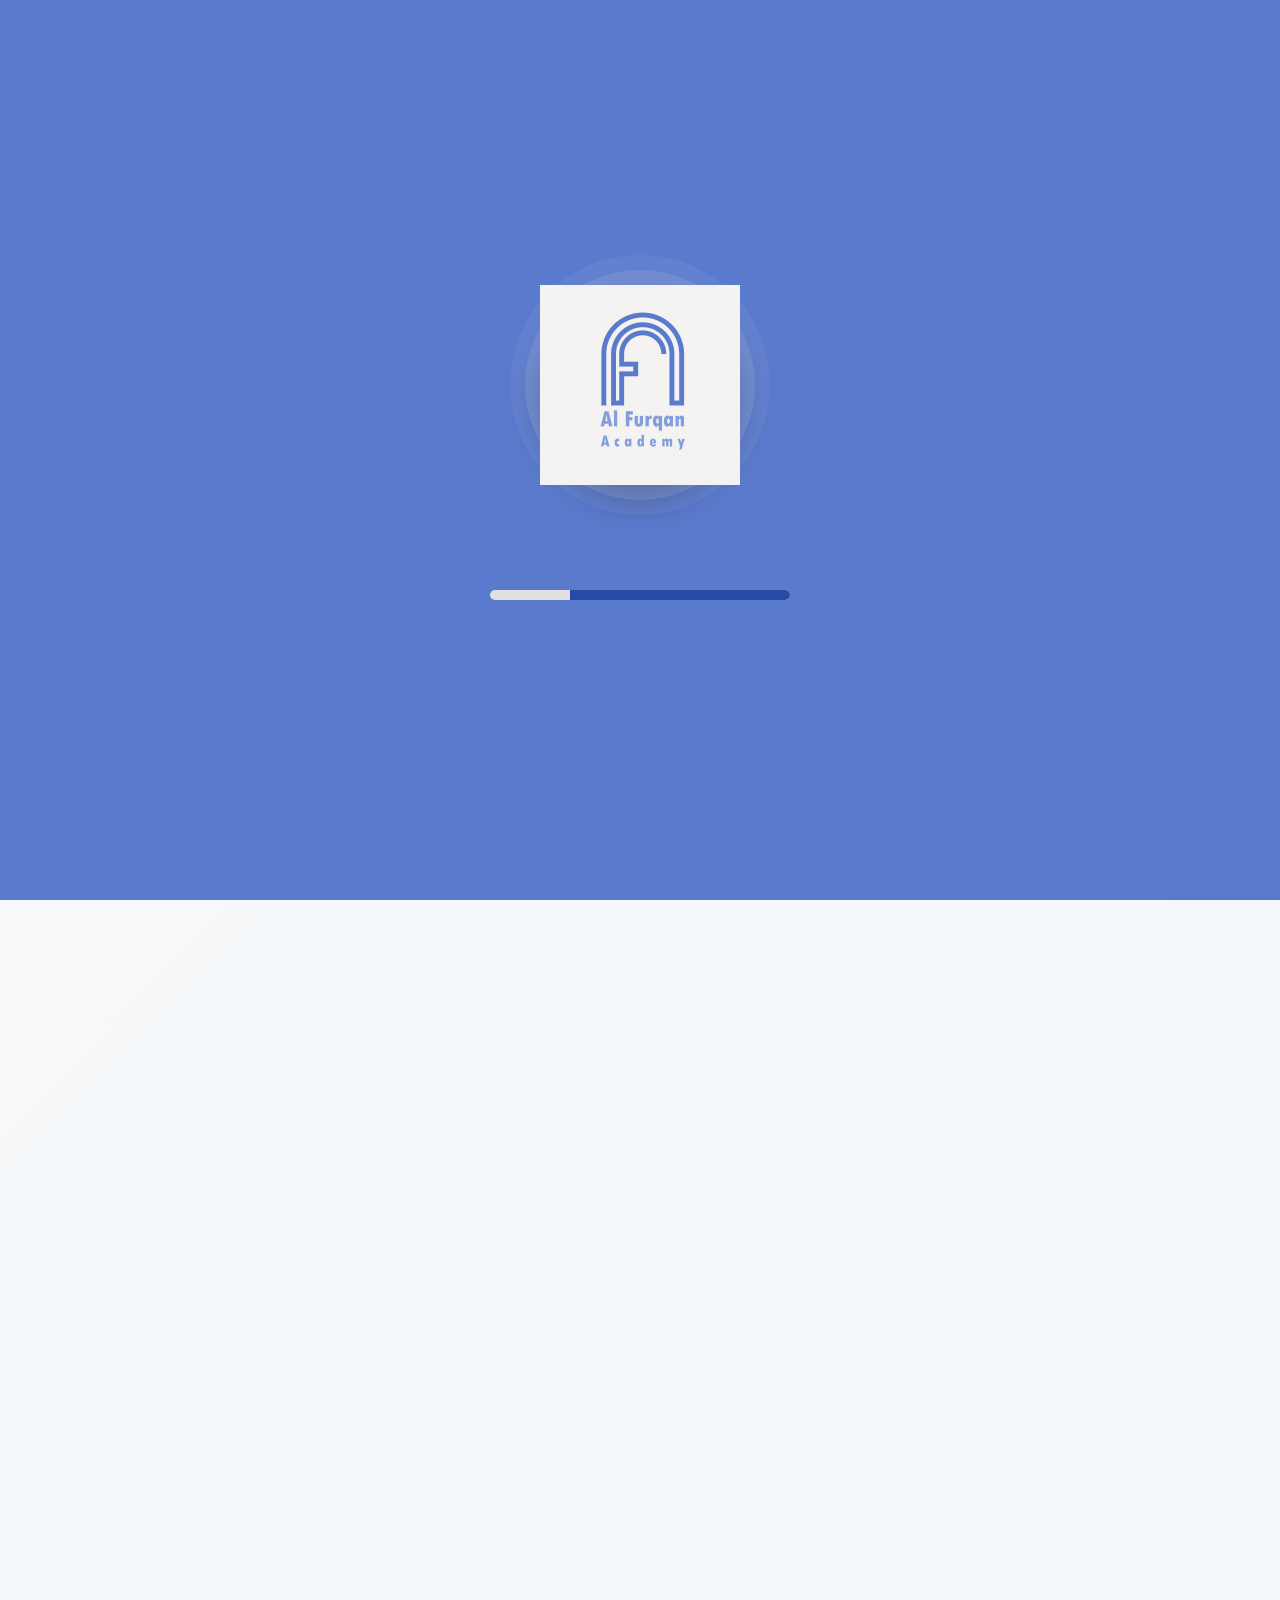
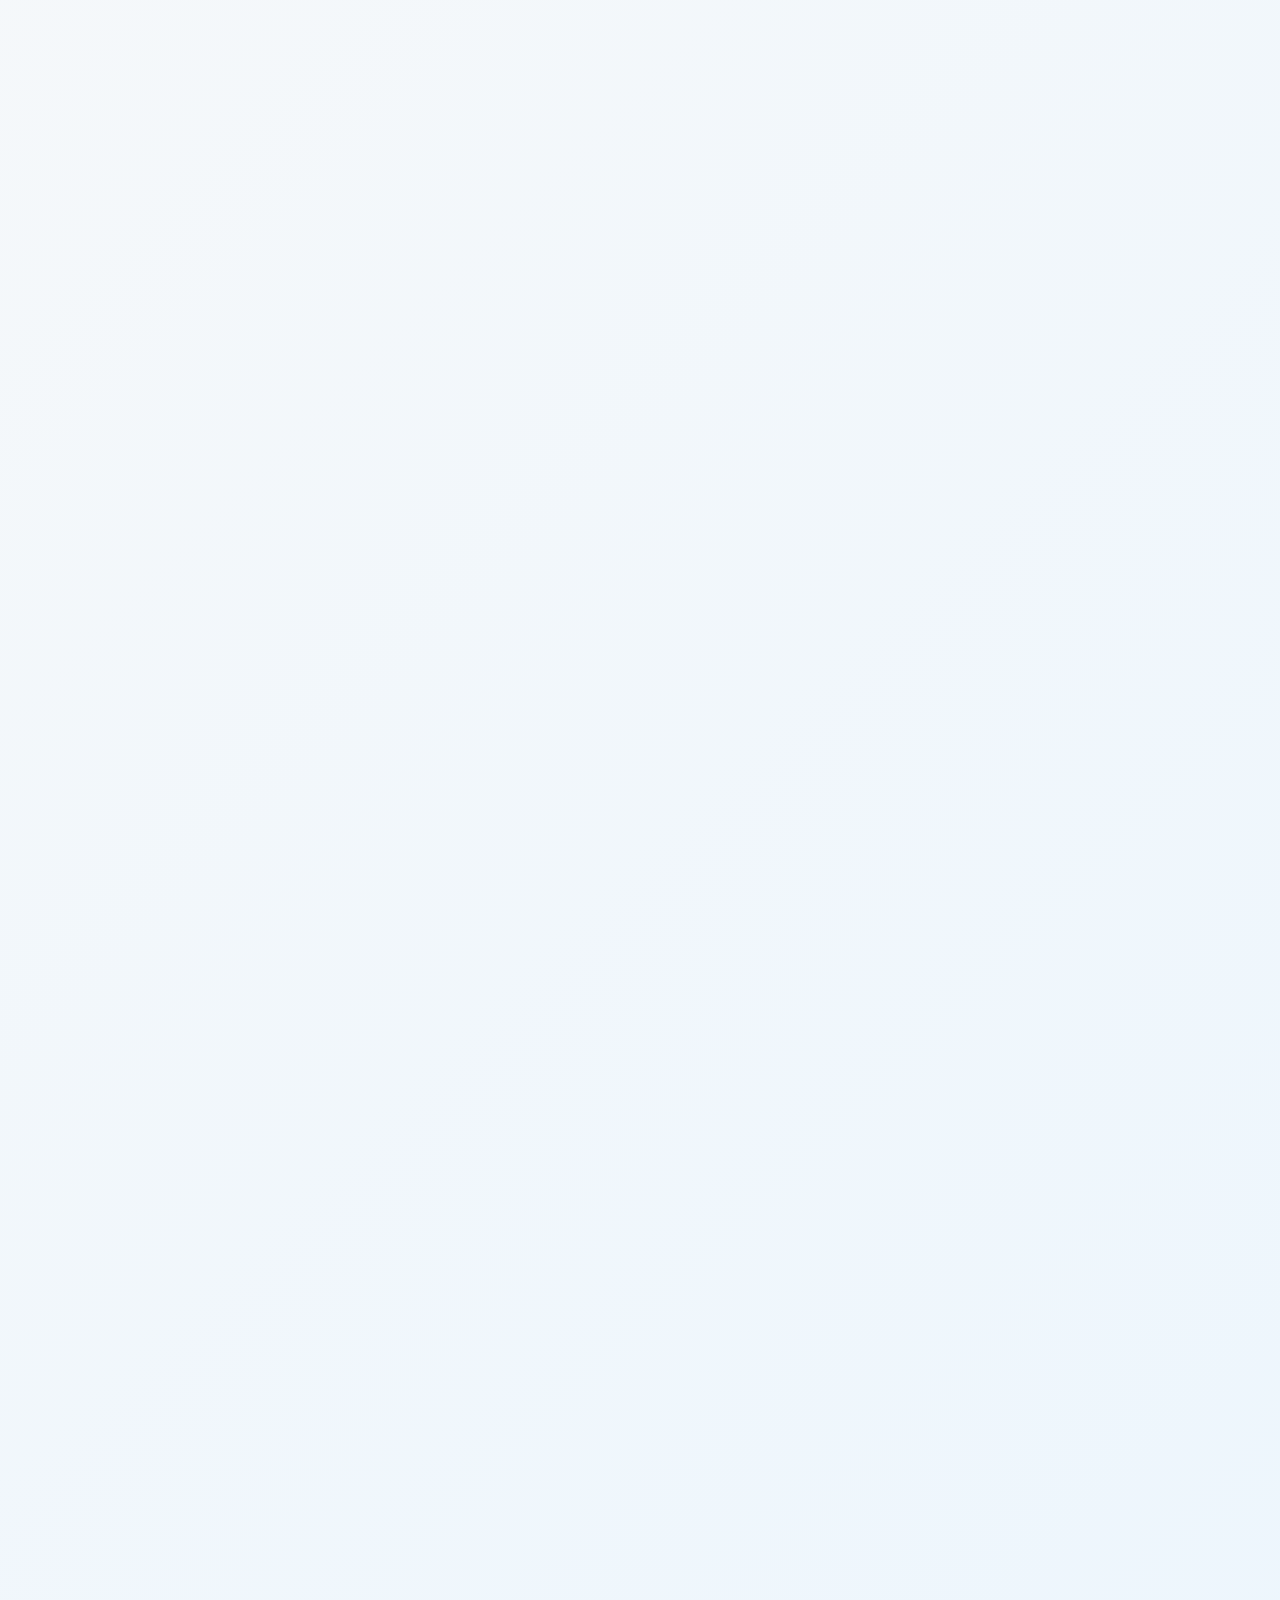
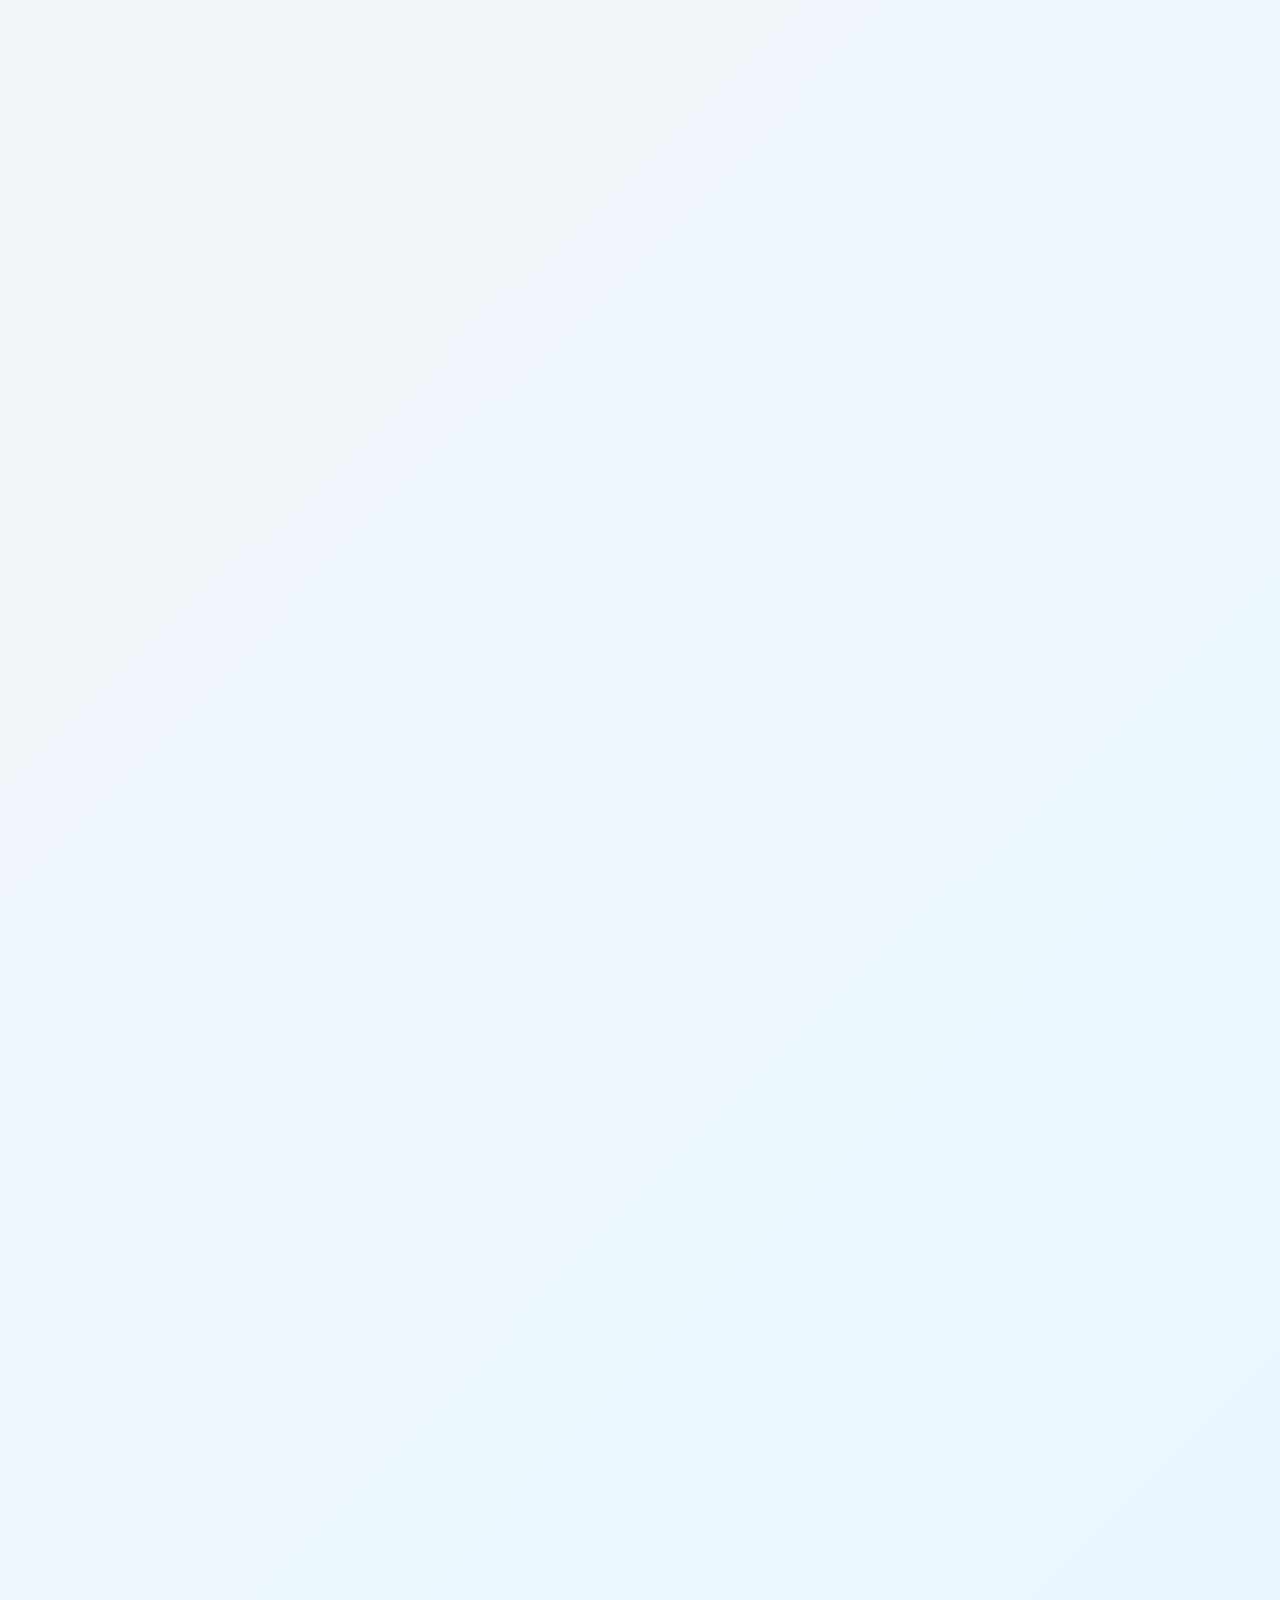
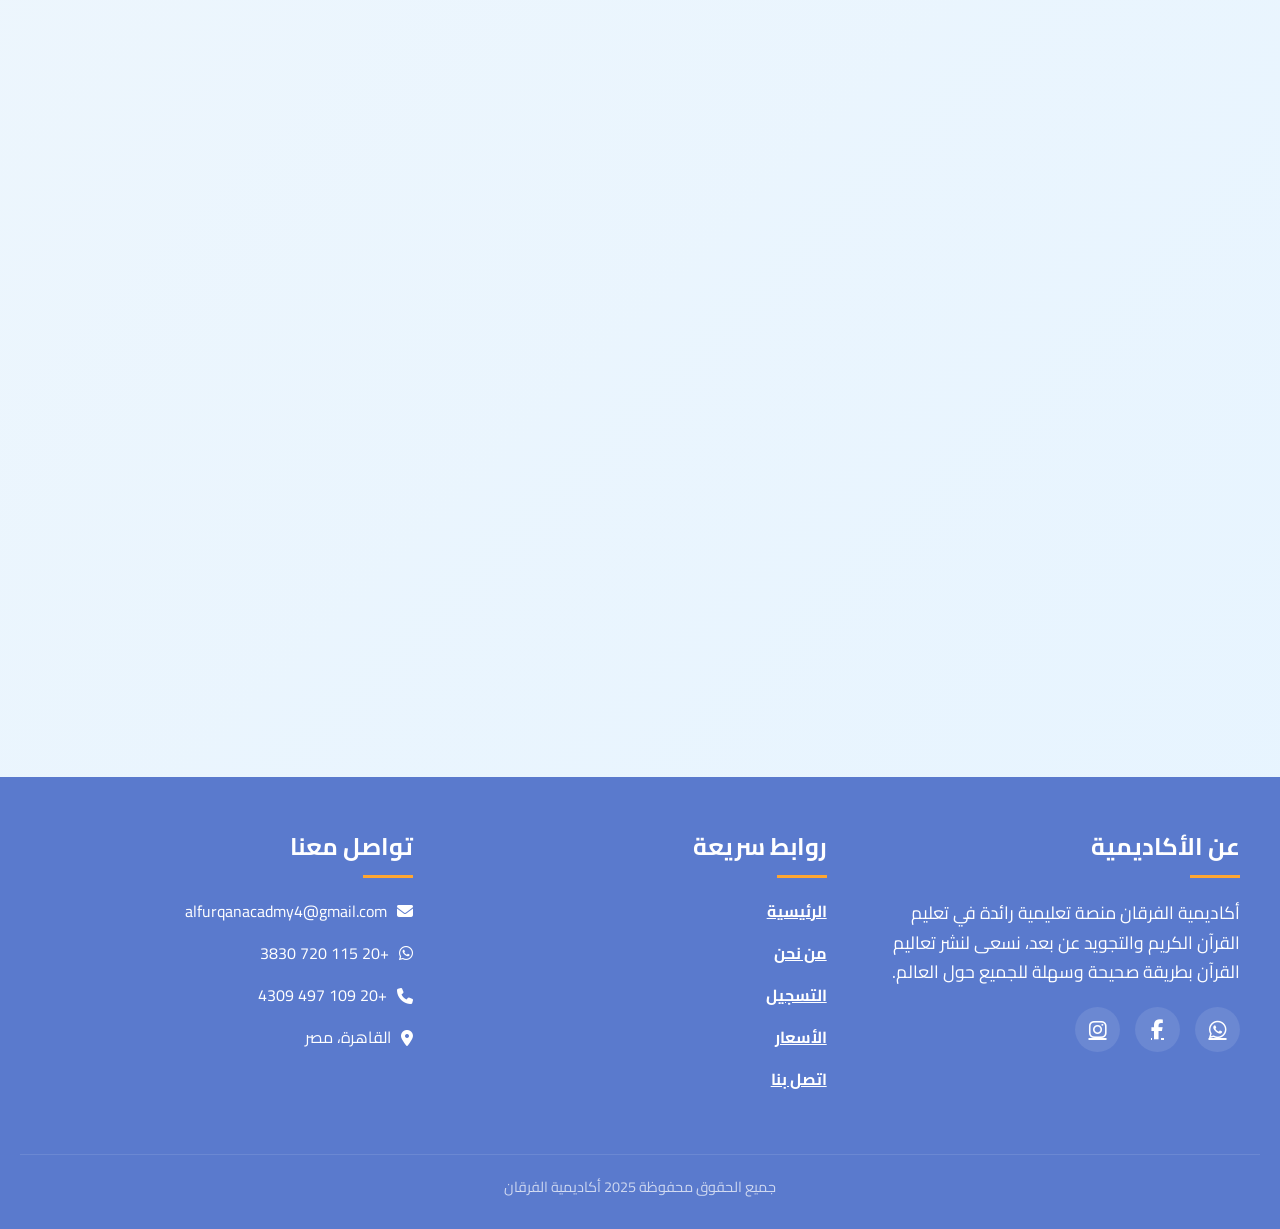
==== index.html @ d7d0fb2c "Update index.html" ====
<!DOCTYPE html>
<html lang="ar" dir="rtl">
<head>
  <meta charset="UTF-8">
  <meta name="viewport" content="width=device-width, initial-scale=1.0">
  <title>أكاديمية الفرقان - تعليم القرآن والتجويد أونلاين</title>
  <link href="https://fonts.googleapis.com/css2?family=Cairo:wght@300;400;600;700;900&display=swap" rel="stylesheet">
  <link rel="stylesheet" href="https://cdnjs.cloudflare.com/ajax/libs/font-awesome/6.4.0/css/all.min.css">
  <link rel="icon" href="data:image/svg+xml,<svg xmlns=%22http://www.w3.org/2000/svg%22 viewBox=%220 0 100 100%22><text y=%22.9em%22 font-size=%2290%22>📖</text></svg>">
  <style>
    :root {
      --primary:#5a7acd;
      --secondary:  #ffa630;
      --accent: #5a7acd;
      --light:#f0f8ff;
      --dark: #222;
      --success: #284aa7;
      --error: #020202;
      --transition: all 0.3s ease;
      --chat-blue: #25A4F0;
    }
    
    * {
      box-sizing: border-box;
      margin: 0;
      padding: 0;
    }
    
    body {
      font-family: 'Cairo', sans-serif;
      background: linear-gradient(135deg, #f9f9f9, #e6f4ff);
      color: var(--dark);
      line-height: 1.7;
      transition: var(--transition);
      scroll-behavior: smooth;
    }
    
    /* لغة LTR */
    body[dir="ltr"] {
      font-family: 'Segoe UI', Tahoma, Geneva, Verdana, sans-serif;
    }
    
    body[dir="ltr"] h2:after {
      left: 0;
      right: auto;
    }
    
    body[dir="ltr"] li {
      padding-left: 25px;
      padding-right: 0;
    }
    
    body[dir="ltr"] li:before {
      left: 0;
      right: auto;
    }
    
    /* التحميل */
    .loader {
      position: fixed;
      top: 0;
      left: 0;
      width: 100%;
      height: 100%;
      background: var(--primary);
      display: flex;
      flex-direction: column;
      justify-content: center;
      align-items: center;
      z-index: 9999;
      transition: opacity 0.5s, visibility 0.5s;
    }
    
    .loader.hidden {
      opacity: 0;
      visibility: hidden;
    }
    
    .loader-logo {
      width: 200px;
      height: 200px;
      background: white;
      border-radius: 50%;
      display: flex;
      align-items: center;
      justify-content: center;
      font-size: 60px;
      color: var(--primary);
      box-shadow: 0 0 0 15px rgba(255, 255, 255, 0.1),
        0 0 0 30px rgba(255, 255, 255, 0.05),
        0 15px 35px rgba(0, 0, 0, 0.3);
      margin-bottom: 30px;
      animation: pulse 1.5s infinite;
    }
    
    @keyframes pulse {
      0% { transform: scale(0.95); }
      50% { transform: scale(1.05); }
      100% { transform: scale(0.95); }
    }
    /* تنسيق لوجو شاشة التحميل */
.loader-img {
    width: 200px;
    height: 200px;
    object-fit: contain;
    animation: pulse 1.5s infinite;
}

/* تنسيق لوجو الهيدر */
.header-logo {
    width: 70px;
    height: 70px;
    object-fit: contain;
    border-radius: 50%;
    animation: rotate 15s linear infinite;
}

/* تعديل شكل الحاوية لتناسب الصورة */
.loader-logo {
    background: white !important;  /* خلفية بيضاء للوضوح */
    display: flex;
    align-items: center;
    justify-content: center;
}

.logo {
    background: white !important;  /* خلفية بيضاء للوضوح */
    display: flex;
    align-items: center;
    justify-content: center;
}
    .loader-text {
      color: white;
      font-size: 1.5rem;
      font-weight: 600;
      margin-top: 20px;
    }
    
    .progress-bar {
      width: 300px;
      height: 8px;
      background: rgba(255, 255, 255, 0.3);
      border-radius: 4px;
      margin-top: 20px;
      overflow: hidden;
    }
    
    .progress-fill {
      height: 100%;
      background: var(--secondary);
      width: 0%;
      transition: width 0.4s ease;
    }
    
    .language-switcher {
      position: fixed;
      top: 20px;
      left: 20px;
      z-index: 1000;
      display: flex;
      gap: 10px;
      background: white(9, 129, 177, 0.9);
      border-radius: 30px;
      padding: 8px 15px;
      box-shadow: 0 4px 15px rgba(0, 0, 0, 0.15);
      backdrop-filter: blur(5px);
    }
    
    .lang-btn {
      background: transparent;
      border: none;
      padding: 8px 15px;
      border-radius: 20px;
      cursor: pointer;
      font-weight: 600;
      transition: var(--transition);
      color: white;
    }
    
    .lang-btn.active {
      background: rgba(255, 255, 255, 0.2);
    }
    
    .lang-btn:hover:not(.active) {
      background: rgba(255, 255, 255, 0.1);
    }
    
    header {
      background: linear-gradient(135deg, var(--primary), var(--accent));
      color: white;
      padding: 40px 20px;
      text-align: center;
      position: relative;
      overflow: hidden;
      box-shadow: 0 4px 12px rgba(0, 0, 0, 0.1);
    }
    
    .header-content {
      max-width: 1000px;
      margin: 0 auto;
      position: relative;
      z-index: 2;
      opacity: 0;
      transform: translateY(30px);
      animation: fadeUp 1s forwards 1s;
    }
    
    @keyframes fadeUp {
      to {
        opacity: 1;
        transform: translateY(0);
      }
    }
    
    .header-pattern {
      position: absolute;
      top: 0;
      left: 0;
      width: 100%;
      height: 100%;
      opacity: 0.1;
      background-image: url('data:image/svg+xml;utf8,<svg xmlns="http://www.w3.org/2000/svg" viewBox="0 0 100 100"><text x="50%" y="50%" font-family="Arial" font-size="14" fill="white" text-anchor="middle" dominant-baseline="middle">﷽</text></svg>');
      background-repeat: repeat;
    }
    
    .logo-container {
      display: flex;
      align-items: center;
      justify-content: center;
      gap: 20px;
      margin-bottom: 20px;
    }
    
    .logo {
      width: 80px;
      height: 80px;
      background: white;
      border-radius: 50%;
      display: flex;
      align-items: center;
      justify-content: center;
      font-size: 40px;
      color: var(--primary);
      box-shadow: 0 4px 10px rgba(0, 0, 0, 0.2);
      animation: rotate 15s linear infinite;
    }
    
    @keyframes rotate {
      from { transform: rotate(0deg); }
      to { transform: rotate(360deg); }
    }
    
    h1 {
      font-size: 2.8rem;
      margin-bottom: 10px;
      text-shadow: 0 2px 4px rgba(0, 0, 0, 0.3);
    }
    
    .subtitle {
      font-size: 1.4rem;
      max-width: 700px;
      margin: 0 auto 20px;
      color: rgba(255, 255, 255, 0.9);
    }
    
    .cta-button {
      display: inline-block;
      background: var(--secondary);
      color: var(--primary);
      padding: 15px 40px;
      font-size: 1.2rem;
      font-weight: 700;
      border-radius: 50px;
      text-decoration: none;
      margin-top: 20px;
      box-shadow: 0 4px 15px rgba(0, 0, 0, 0.2);
      transition: var(--transition);
      animation: pulse 2s infinite;
    }
    
    .cta-button:hover {
      transform: translateY(-5px);
      box-shadow: 0 6px 20px rgba(0, 0, 0, 0.3);
      background: #ffc470;
      animation: none;
    }
    
    .container {
      max-width: 1200px;
      margin: 40px auto;
      padding: 0 20px;
    }
    
    .section {
      background: white;
      border-radius: 15px;
      padding: 40px;
      margin-bottom: 40px;
      box-shadow: 0 5px 15px rgba(0, 0, 0, 0.05);
      transition: transform 0.3s;
      border-top: 5px solid var(--secondary);
      opacity: 0;
      transform: translateY(30px);
    }
    
    .section.animated {
      animation: fadeUp 0.8s forwards;
    }
    
    .section:nth-child(1) { animation-delay: 0.2s; }
    .section:nth-child(2) { animation-delay: 0.4s; }
    .section:nth-child(3) { animation-delay: 0.6s; }
    .section:nth-child(4) { animation-delay: 0.8s; }
    .section:nth-child(5) { animation-delay: 1.0s; }
    .section:nth-child(6) { animation-delay: 1.2s; }
    .section:nth-child(7) { animation-delay: 1.4s; }
    .section:nth-child(8) { animation-delay: 1.6s; }
    
    .section:hover {
      transform: translateY(-10px);
      box-shadow: 0 8px 25px rgba(0, 0, 0, 0.1);
    }
    
    h2 {
      color: var(--primary);
      font-size: 2rem;
      margin-bottom: 25px;
      position: relative;
      padding-bottom: 15px;
      display: flex;
      align-items: center;
      gap: 15px;
    }
    
    h2:after {
      content: '';
      position: absolute;
      bottom: 0;
      right: 0;
      width: 80px;
      height: 4px;
      background: var(--secondary);
      border-radius: 2px;
    }
    
    p {
      margin-bottom: 20px;
      font-size: 1.1rem;
    }
    
    ul {
      padding-right: 20px;
      margin-bottom: 20px;
    }
    
    li {
      margin-bottom: 12px;
      position: relative;
      padding-right: 25px;
    }
    
    li:before {
      content: '✓';
      position: absolute;
      right: 0;
      top: 0;
      width: 22px;
      height: 22px;
      background: var(--secondary);
      color: white;
      border-radius: 50%;
      display: flex;
      align-items: center;
      justify-content: center;
      font-size: 14px;
    }
    
    .features-grid {
      display: grid;
      grid-template-columns: repeat(auto-fit, minmax(280px, 1fr));
      gap: 25px;
      margin-top: 30px;
    }
    
    .feature-card {
      background: var(--light);
      border-radius: 10px;
      padding: 25px;
      text-align: center;
      transition: var(--transition);
      border: 1px solid rgba(0, 78, 100, 0.1);
      position: relative;
      overflow: hidden;
    }
    
    .feature-card:hover {
      transform: translateY(-5px);
      box-shadow: 0 8px 20px rgba(0, 0, 0, 0.08);
      border-color: rgba(0, 78, 100, 0.2);
    }
    
    .feature-icon {
      font-size: 48px;
      color: var(--primary);
      margin-bottom: 20px;
    }
    
    .feature-card h3 {
      color: var(--primary);
      margin-bottom: 15px;
      font-size: 1.4rem;
    }
    
    .teachers-grid {
      display: grid;
      grid-template-columns: repeat(auto-fit, minmax(280px, 1fr));
      gap: 30px;
      margin-top: 30px;
    }
    
    .teacher-card {
      background: white;
      border-radius: 12px;
      overflow: hidden;
      box-shadow: 0 5px 15px rgba(0, 0, 0, 0.08);
      transition: var(--transition);
      border: 1px solid rgba(0, 78, 100, 0.1);
      position: relative;
    }
    
    .teacher-card:hover {
      transform: translateY(-10px);
      box-shadow: 0 12px 25px rgba(0, 0, 0, 0.15);
    }
    
    .teacher-img {
      height: 220px;
      background: linear-gradient(135deg, var(--primary), var(--accent));
      display: flex;
      align-items: center;
      justify-content: center;
      font-size: 80px;
      color: rgba(255, 255, 255, 0.2);
    }
    
    .teacher-info {
      padding: 25px;
    }
    
    .teacher-info h3 {
      color: var(--primary);
      margin-bottom: 10px;
      font-size: 1.5rem;
    }
    
    .teacher-qualifications {
      color: var(--accent);
      font-weight: 600;
      margin-bottom: 15px;
      display: block;
    }
    
    .rating {
      display: flex;
      margin-top: 10px;
      gap: 3px;
    }
    
    .rating i {
      color: #ffc107;
    }
    
    .form-container {
      background: linear-gradient(135deg, var(--light), #e0f0ff);
      border-radius: 15px;
      padding: 40px;
      box-shadow: 0 8px 25px rgba(0, 0, 0, 0.08);
    }
    
    form {
      display: grid;
      grid-template-columns: repeat(auto-fit, minmax(300px, 1fr));
      gap: 20px;
    }
    
    .form-group {
      margin-bottom: 20px;
    }
    
    label {
      display: block;
      margin-bottom: 8px;
      font-weight: 600;
      color: var(--primary);
    }
    
    input, select, textarea {
      width: 100%;
      padding: 14px;
      border: 2px solid #ddd;
      border-radius: 8px;
      font-family: 'Cairo', sans-serif;
      font-size: 1rem;
      transition: var(--transition);
    }
    
    input:focus, select:focus, textarea:focus {
      border-color: var(--primary);
      outline: none;
      box-shadow: 0 0 0 3px rgba(0, 78, 100, 0.1);
    }
    
    button {
      background: var(--primary);
      color: white;
      font-weight: bold;
      padding: 16px;
      border: none;
      border-radius: 8px;
      cursor: pointer;
      font-size: 1.1rem;
      transition: var(--transition);
      grid-column: span 2;
      display: flex;
      align-items: center;
      justify-content: center;
      gap: 10px;
      box-shadow: 0 4px 15px rgba(0, 78, 100, 0.3);
    }
    
    button:hover {
      background: var(--accent);
      transform: translateY(-3px);
      box-shadow: 0 6px 20px rgba(0, 78, 100, 0.4);
    }
    
    .faq-container {
      margin-top: 30px;
    }
    
    .faq-item {
      margin-bottom: 20px;
      border-radius: 10px;
      overflow: hidden;
      box-shadow: 0 3px 10px rgba(0, 0, 0, 0.05);
    }
    
    .faq-question {
      background: var(--primary);
      color: white;
      padding: 20px;
      font-weight: 700;
      cursor: pointer;
      display: flex;
      justify-content: space-between;
      align-items: center;
      font-size: 1.1rem;
    }
    
    .faq-answer {
      background: white;
      padding: 25px;
      display: none;
      border-left: 5px solid var(--secondary);
    }
    
    .testimonials {
      display: grid;
      grid-template-columns: repeat(auto-fit, minmax(300px, 1fr));
      gap: 25px;
      margin-top: 30px;
    }
    
    .testimonial {
      background: var(--light);
      border-radius: 12px;
      padding: 30px;
      box-shadow: 0 5px 15px rgba(0, 0, 0, 0.05);
      position: relative;
      border: 1px solid rgba(0, 78, 100, 0.1);
    }
    
    .testimonial:before {
      content: "";
      position: absolute;
      top: 20px;
      right: 20px;
      font-size: 60px;
      color: rgba(0, 78, 100, 0.1);
      font-family: serif;
      line-height: 1;
    }
    
    .testimonial-content {
      font-style: italic;
      margin-bottom: 20px;
      color: #444;
    }
    
    .testimonial-author {
      display: flex;
      align-items: center;
      gap: 15px;
    }
    
    .author-avatar {
      width: 50px;
      height: 50px;
      border-radius: 50%;
      background: var(--primary);
      display: flex;
      align-items: center;
      justify-content: center;
      color: white;
      font-size: 20px;
    }
    
    .author-info h4 {
      color: var(--primary);
      margin-bottom: 5px;
    }
    
    .author-info p {
      color: #666;
      margin: 0;
      font-size: 0.9rem;
    }
    
    .progress-container {
      margin: 30px 0;
    }
    
    .progress-bar {
      height: 10px;
      background: #e0e0e0;
      border-radius: 5px;
      overflow: hidden;
      margin-bottom: 15px;
    }
    
    .progress-fill {
      height: 100%;
      background: var(--success);
      width: 0;
      transition: width 1s ease;
    }
    
    .progress-labels {
      display: flex;
      justify-content: space-between;
      font-size: 0.9rem;
      color: #555;
    }
    
    .levels-grid {
      display: grid;
      grid-template-columns: repeat(auto-fit, minmax(250px, 1fr));
      gap: 20px;
      margin-top: 30px;
    }
    
    .level-card {
      background: white;
      border-radius: 10px;
      padding: 25px;
      box-shadow: 0 4px 10px rgba(0, 0, 0, 0.05);
      border-top: 4px solid var(--secondary);
      text-align: center;
    }
    
    .level-card h3 {
      color: var(--primary);
      margin-bottom: 15px;
    }
    
    /* زر الواتساب العائم */
    .whatsapp-float {
      position: fixed;
      bottom: 30px;
      right: 30px;
      width: 60px;
      height: 60px;
      background-color: #25D366;
      color: white;
      border-radius: 50%;
      display: flex;
      align-items: center;
      justify-content: center;
      font-size: 30px;
      box-shadow: 0 4px 10px rgba(0, 0, 0, 0.3);
      z-index: 100;
      transition: var(--transition);
      text-decoration: none;
      animation: pulse-green 2s infinite;
      animation-delay: 1s; /* تأخير الرسوم المتحركة */
    }
    
    .whatsapp-float:hover {
      transform: scale(1.1);
      box-shadow: 0 6px 15px rgba(0, 0, 0, 0.4);
      animation: none;
    }
    
    @keyframes pulse-green {
      0% { box-shadow: 0 0 0 0 rgba(37, 211, 102, 0.7); }
      70% { box-shadow: 0 0 0 15px rgba(37, 211, 102, 0); }
      100% { box-shadow: 0 0 0 0 rgba(37, 211, 102, 0); }
    }
    
    /* زر المحادثة المباشرة الجديد */
    .chat-float {
      position: fixed;
      bottom: 100px;
      right: 30px;
      width: 60px;
      height: 60px;
      background-color: var(--chat-blue);
      color: white;
      border-radius: 50%;
      display: flex;
      align-items: center;
      justify-content: center;
      font-size: 30px;
      box-shadow: 0 4px 10px rgba(0, 0, 0, 0.3);
      z-index: 100;
      transition: var(--transition);
      text-decoration: none;
      animation: pulse-blue 2s infinite;
    }
    
    .chat-float:hover {
      transform: scale(1.1);
      box-shadow: 0 6px 15px rgba(0, 0, 0, 0.4);
      animation: none;
    }
    
    @keyframes pulse-blue {
      0% { box-shadow: 0 0 0 0 rgba(37, 164, 240, 0.7); }
      70% { box-shadow: 0 0 0 15px rgba(37, 164, 240, 0); }
      100% { box-shadow: 0 0 0 0 rgba(37, 164, 240, 0); }
    }
    
    footer {
      background: var(--primary);
      color: white;
      padding: 50px 20px 30px;
      text-align: center;
    }
    
    .footer-content {
      max-width: 1200px;
      margin: 0 auto;
      display: grid;
      grid-template-columns: repeat(auto-fit, minmax(300px, 1fr));
      gap: 40px;
      text-align: right;
    }
    
    .footer-section h3 {
      font-size: 1.5rem;
      margin-bottom: 20px;
      position: relative;
      padding-bottom: 10px;
    }
    
    .footer-section h3:after {
      content: '';
      position: absolute;
      bottom: 0;
      right: 0;
      width: 50px;
      height: 3px;
      background: var(--secondary);
    }
    
    .contact-info {
      list-style: none;
      padding: 0;
    }
    
    .contact-info li {
      padding-right: 0;
      margin-bottom: 15px;
      display: flex;
      align-items: center;
      gap: 10px;
    }
    
    .contact-info li:before {
      content: none;
    }
    
    .social-icons {
      display: flex;
      gap: 15px;
      margin-top: 20px;
    }
    
    .social-icon {
      width: 45px;
      height: 45px;
      border-radius: 50%;
      background: rgba(255, 255, 255, 0.1);
      display: flex;
      align-items: center;
      justify-content: center;
      font-size: 20px;
      color: white;
      transition: var(--transition);
    }
    
    .social-icon:hover {
      background: var(--secondary);
      transform: translateY(-5px);
    }
    
    .copyright {
      margin-top: 40px;
      padding-top: 20px;
      border-top: 1px solid rgba(255, 255, 255, 0.1);
      font-size: 0.9rem;
      color: rgba(255, 255, 255, 0.7);
    }
    
    /* شريط التقدم في الأعلى */
    .progress-top {
      position: fixed;
      top: 0;
      left: 0;
      height: 5px;
      background: var(--secondary);
      z-index: 999;
      width: 0%;
      transition: width 0.2s;
    }
    
    /* العودة إلى الأعلى */
    .back-to-top {
      position: fixed;
      bottom: 100px;
      right: 30px;
      width: 50px;
      height: 50px;
      background: var(--primary);
      color: white;
      border-radius: 50%;
      display: flex;
      align-items: center;
      justify-content: center;
      font-size: 20px;
      cursor: pointer;
      opacity: 0;
      transform: translateY(20px);
      transition: var(--transition);
      z-index: 99;
      box-shadow: 0 4px 10px rgba(0, 0, 0, 0.2);
    }
    
    .back-to-top.visible {
      opacity: 1;
      transform: translateY(0);
    }
    
    .back-to-top:hover {
      background: var(--accent);
      transform: translateY(-5px);
    }
    
    /* تحسينات جديدة */
    .navigation {
      position: fixed;
      top: 20px;
      right: 20px;
      z-index: 1000;
      background: rgba(255, 255, 255, 0.9);
      border-radius: 50px;
      padding: 10px 20px;
      box-shadow: 0 4px 15px white(0, 0, 0, 0.1);
      backdrop-filter: blur(5px);
    }
    
    .nav-list {
      display: flex;
      list-style: none;
      gap: 15px;
    }
    
    .nav-item a {
      text-decoration: none;
      color: var(--primary);
      font-weight: 600;
      padding: 8px 15px;
      border-radius: 30px;
      transition: var(--transition);
    }
    
    .nav-item a:hover {
      background: rgba(0, 78, 100, 0.1);
    }
    
    .nav-item a.active {
      background: var(--primary);
      color: white;
    }
    
    .section-title {
      display: flex;
      align-items: center;
      gap: 15px;
      margin-bottom: 30px;
    }
    
    .section-title i {
      background: var(--primary);
      color: white;
      width: 50px;
      height: 50px;
      border-radius: 50%;
      display: flex;
      align-items: center;
      justify-content: center;
      font-size: 24px;
    }
    
    .counter {
      display: flex;
      justify-content: space-around;
      margin: 40px 0;
      text-align: center;
    }
    
    .counter-item {
      background: white;
      padding: 25px;
      border-radius: 15px;
      box-shadow: 0 5px 15px rgba(0, 0, 0, 0.05);
      min-width: 180px;
    }
    
    .counter-number {
      font-size: 3rem;
      font-weight: 700;
      color: var(--primary);
      margin-bottom: 10px;
    }
    
    .counter-text {
      font-weight: 600;
      color: var(--accent);
    }
    
    .video-container {
      position: relative;
      padding-bottom: 56.25%;
      height: 0;
      overflow: hidden;
      max-width: 800px;
      margin: 40px auto;
      border-radius: 15px;
      box-shadow: 0 8px 25px rgba(0, 0, 0, 0.15);
    }
    
    .video-container iframe {
      position: absolute;
      top: 0;
      left: 0;
      width: 100%;
      height: 100%;
      border: none;
    }
    
    .success-message {
      background: #d4edda;
      color: #155724;
      padding: 20px;
      border-radius: 10px;
      margin: 20px 0;
      display: none;
      text-align: center;
    }
    
    .success-message.show {
      display: block;
      animation: fadeIn 0.5s ease;
    }
    
    @keyframes fadeIn {
      from { opacity: 0; }
      to { opacity: 1; }
    }
    
    /* تحسينات النموذج */
    .form-loader {
      display: none;
      position: absolute;
      top: 0;
      left: 0;
      width: 100%;
      height: 100%;
      background: rgba(255, 255, 255, 0.9);
      z-index: 100;
      flex-direction: column;
      justify-content: center;
      align-items: center;
      border-radius: 15px;
    }
    
    .form-loader.active {
      display: flex;
    }
    
    .loader-spinner {
      width: 50px;
      height: 50px;
      border: 5px solid rgba(0, 78, 100, 0.1);
      border-top: 5px solid var(--primary);
      border-radius: 50%;
      animation: spin 1s linear infinite;
    }
    
    @keyframes spin {
      0% { transform: rotate(0deg); }
      100% { transform: rotate(360deg); }
    }
    
    .loader-text {
      margin-top: 15px;
      color: var(--primary);
      font-weight: 600;
    }
    
    .error-message {
      color: var(--error);
      font-size: 0.9rem;
      margin-top: 5px;
      display: none;
    }
    
    .contact-details {
      display: flex;
      justify-content: center;
      gap: 20px;
      flex-wrap: wrap;
      margin-top: 20px;
    }
    
    .contact-item {
      display: flex;
      align-items: center;
      gap: 8px;
      color: var(--accent);
      font-weight: 600;
    }
    
    @media (max-width: 768px) {
      .logo-container {
        flex-direction: column;
      }
      
      h1 {
        font-size: 2.2rem;
      }
      
      .subtitle {
        font-size: 1.1rem;
      }
      
      .section {
        padding: 30px 20px;
      }
      
      form {
        grid-template-columns: 1fr;
      }
      
      button {
        grid-column: span 1;
      }
      
      .language-switcher {
        top: 10px;
        left: 10px;
        padding: 5px 10px;
      }
      
      .lang-btn {
        padding: 5px 10px;
        font-size: 0.9rem;
      }
      
      .whatsapp-float, .chat-float {
        bottom: 20px;
        right: 20px;
        width: 50px;
        height: 50px;
        font-size: 24px;
      }
      
      
      
      .navigation {
        top: 70px;
        right: 10px;
        left: 10px;
        width: auto;
        padding: 8px;
      }
      
      .nav-list {
        justify-content: center;
        flex-wrap: wrap;
      }
      
      .counter {
        flex-direction: column;
        gap: 20px;
      }
      
      .contact-details {
        flex-direction: column;
        gap: 10px;
      }
    }
  </style>
</head>
<body>
  <!-- شاشة التحميل -->
  <div class="loader" id="loader">
    <div class="loader-logo">
     <img src="logo.png" alt="أكاديمية الفرقان" class="loader-img">
    </div>
    <div class="loader-text" lang-key="loading">جاري التحميل...</div>
    <div class="progress-bar">
      <div class="progress-fill" id="loader-progress"></div>
    </div>
  </div>

  <!-- شريط التقدم في الأعلى -->
  <div class="progress-top" id="progressTop"></div>

  <!-- زر العودة إلى الأعلى -->
  <div class="back-to-top" id="backToTop">
    <i class="fas fa-arrow-up"></i>
  </div>

  <div class="language-switcher">
    <button class="lang-btn active" data-lang="ar">العربية</button>
    <button class="lang-btn" data-lang="en">English</button>
    <button class="lang-btn" data-lang="fr">Français</button>
  </div>

  <!-- قائمة التنقل - تم إضافة خاصية lang-key هنا -->
  <nav class="navigation">
    <ul class="nav-list">
      <li class="nav-item"><a href="#about" class="active" lang-key="nav-about">من نحن</a></li>
      <li class="nav-item"><a href="#features" lang-key="nav-features">المميزات</a></li>
      <li class="nav-item"><a href="#teachers" lang-key="nav-teachers">المدرسون</a></li>
      <li class="nav-item"><a href="#levels" lang-key="nav-levels">المستويات</a></li>
      <li class="nav-item"><a href="#registration" lang-key="nav-registration">التسجيل</a></li>
    </ul>
  </nav>

  <header>
    <div class="header-pattern"></div>
    <div class="header-content">
      <div class="logo-container">
        <div class="logo">
          <img src="logo.png" alt="أكاديمية الفرقان" class="header-logo">
        </div>
        <div>
          <h1 lang-key="site-title">أكاديمية الفرقان </h1>
          <p class="subtitle" lang-key="site-subtitle">تعليم القرآن والتجويد للأطفال والكبار أونلاين مع أفضل المدرسين</p>
        </div>
      </div>
      <a href="#registration" class="cta-button" lang-key="free-trial-button">احجز حصتك المجانية الآن <i class="fas fa-arrow-left"></i></a>
    </div>
  </header>

  <div class="container">
    <section class="section" id="about">
      <div class="section-title">
        <i class="fas fa-info-circle"></i>
        <h2><span lang-key="about-title">من نحن؟</span></h2>
      </div>
      <p lang-key="about-content">
        أكاديمية الفرقان هي منصة تعليمية رائدة متخصصة في تعليم القرآن الكريم والتجويد واللغة العربية عن بُعد. نخدم طلاب الجاليات المسلمة في أوروبا وأمريكا والخليج العربي. نتميز بأساليب تعليمية حديثة، مع نخبة من المدرسين المؤهلين من الأزهر الشريف، حيث نقدم تجربة تعليمية تفاعلية وممتعة تناسب جميع الأعمار.
      </p>
      
      <div class="counter">
        <div class="counter-item">
          <div class="counter-number" id="students-counter">0</div>
          <div class="counter-text">طالب مسجل</div>
        </div>
        <div class="counter-item">
          <div class="counter-number" id="teachers-counter">0</div>
          <div class="counter-text">مدرس متخصص</div>
        </div>
        <div class="counter-item">
          <div class="counter-number" id="countries-counter">0</div>
          <div class="counter-text">دولة حول العالم</div>
        </div>
        <div class="counter-item">
          <div class="counter-number" id="satisfaction-counter">0</div>
          <div class="counter-text">رضا العملاء</div>
        </div>
      </div>
    </section>

    <section class="section" id="goals">
      <div class="section-title">
        <i class="fas fa-bullseye"></i>
        <h2><span lang-key="goals-title">أهدافنا</span></h2>
      </div>
      <ul>
        <li lang-key="goal1">تيسير تعليم القرآن الكريم وتلاوته بشكل صحيح للأطفال والكبار في جميع أنحاء العالم</li>
        <li lang-key="goal2">تقديم تعليم مميز وفعال باستخدام أحدث وسائل وتقنيات التعليم الإلكتروني</li>
        <li lang-key="goal3">المساهمة في الحفاظ على الهوية الإسلامية واللغة العربية لأبناء المسلمين في دول الاغتراب</li>
        <li lang-key="goal4">تخريج جيل متمكن من القرآن الكريم قادر على تعليمه ونشره</li>
        <li lang-key="goal5">توفير بيئة تعليمية آمنة ومحفزة لتحفيظ القرآن الكريم</li>
      </ul>
    </section>

    <section class="section" id="features">
      <div class="section-title">
        <i class="fas fa-star"></i>
        <h2><span lang-key="features-title">مميزاتنا</span></h2>
      </div>
      <div class="features-grid">
        <div class="feature-card">
          <div class="feature-icon">
            <i class="fas fa-user-graduate"></i>
          </div>
          <h3 lang-key="feature1-title">مدرسون معتمدون</h3>
          <p lang-key="feature1-desc">فريق تدريس مؤهل من خريجي الأزهر الشريف ذوي الخبرة في التعليم عن بعد</p>
        </div>
        
        <div class="feature-card">
          <div class="feature-icon">
            <i class="fas fa-calendar-alt"></i>
          </div>
          <h3 lang-key="feature2-title">مرونة المواعيد</h3>
          <p lang-key="feature2-desc">اختر المواعيد المناسبة لك حسب توقيت بلدك مع إمكانية تغيير الحصص</p>
        </div>
        
        <div class="feature-card">
          <div class="feature-icon">
            <i class="fas fa-users"></i>
          </div>
          <h3 lang-key="feature3-title">فردي ومجموعات</h3>
          <p lang-key="feature3-desc">دروس فردية أو مجموعات صغيرة لا تزيد عن 5 طلاب لضمان الجودة</p>
        </div>
        
        <div class="feature-card">
          <div class="feature-icon">
            <i class="fas fa-gift"></i>
          </div>
          <h3 lang-key="feature4-title">تجربة مجانية</h3>
          <p lang-key="feature4-desc">جرب دروسنا مع حصة تجريبية مجانية دون أي التزامات مالية</p>
        </div>
      </div>
    </section>

    <section class="section" id="teachers">
      <div class="section-title">
        <i class="fas fa-chalkboard-teacher"></i>
        <h2><span lang-key="teachers-title">مدرسون متخصصون</span></h2>
      </div>
      <div class="teachers-grid">
        <div class="teacher-card">
          <div class="teacher-img">
            <i class="fas fa-user-tie"></i>
          </div>
          <div class="teacher-info">
            <h3 lang-key="teacher1-name">الشيخ أحمد محمد</h3>
            <span class="teacher-qualifications" lang-key="teacher1-qual">خريج الأزهر الشريف</span>
            <p lang-key="teacher1-desc">مدرس متخصص في التجويد والقراءات، لديه 15 سنة خبرة في تدريس القرآن الكريم للكبار والأطفال.</p>
            <div class="rating">
              <i class="fas fa-star"></i>
              <i class="fas fa-star"></i>
              <i class="fas fa-star"></i>
              <i class="fas fa-star"></i>
              <i class="fas fa-star-half-alt"></i>
              <span>(4.8)</span>
            </div>
          </div>
        </div>
        
        <div class="teacher-card">
          <div class="teacher-img">
            <i class="fas fa-user-tie"></i>
          </div>
          <div class="teacher-info">
            <h3 lang-key="teacher2-name">الأستاذة فاطمة علي</h3>
            <span class="teacher-qualifications" lang-key="teacher2-qual">مدرسة تجويد معتمدة</span>
            <p lang-key="teacher2-desc">متخصصة في تعليم الأطفال القرآن الكريم بطريقة تفاعلية وجذابة، خبرة 10 سنوات في التعليم عن بعد.</p>
            <div class="rating">
              <i class="fas fa-star"></i>
              <i class="fas fa-star"></i>
              <i class="fas fa-star"></i>
              <i class="fas fa-star"></i>
              <i class="fas fa-star"></i>
              <span>(5.0)</span>
            </div>
          </div>
        </div>
        
        <div class="teacher-card">
          <div class="teacher-img">
            <i class="fas fa-user-tie"></i>
          </div>
          <div class="teacher-info">
            <h3 lang-key="teacher3-name">الشيخ محمود عبد الرحمن</h3>
            <span class="teacher-qualifications" lang-key="teacher3-qual">حافظ ومجاز بالقراءات</span>
            <p lang-key="teacher3-desc">مدرس متخصص في تحفيظ القرآن الكريم وتصحيح التلاوة، خبرة 12 سنة في تدريس الجاليات المسلمة.</p>
            <div class="rating">
              <i class="fas fa-star"></i>
              <i class="fas fa-star"></i>
              <i class="fas fa-star"></i>
              <i class="fas fa-star"></i>
              <i class="far fa-star"></i>
              <span>(4.5)</span>
            </div>
          </div>
        </div>
      </div>
    </section>

    <section class="section" id="levels">
      <div class="section-title">
        <i class="fas fa-layer-group"></i>
        <h2><span lang-key="levels-title">مستويات التعلّم</span></h2>
      </div>
      <div class="levels-grid">
        <div class="level-card">
          <i class="fas fa-seedling fa-3x" style="color: #28a745; margin-bottom: 15px;"></i>
          <h3 lang-key="level1-title">المبتدئ</h3>
          <p lang-key="level1-desc">تعلم أساسيات القراءة الصحيحة، أحكام التجويد البسيطة، وحفظ قصار السور</p>
        </div>
        
        <div class="level-card">
          <i class="fas fa-leaf fa-3x" style="color: #20c997; margin-bottom: 15px;"></i>
          <h3 lang-key="level2-title">المتوسط</h3>
          <p lang-key="level2-desc">تحسين التلاوة، تعلم أحكام التجويد المتقدمة، وحفظ أجزاء من القرآن</p>
        </div>
        
        <div class="level-card">
          <i class="fas fa-tree fa-3x" style="color: #006d8b; margin-bottom: 15px;"></i>
          <h3 lang-key="level3-title">المتقدم</h3>
          <p lang-key="level3-desc">إتقان التجويد، دراسة القراءات، ومشروع ختم القرآن الكريم</p>
        </div>
        
        <div class="level-card">
          <i class="fas fa-book-open fa-3x" style="color: #004e64; margin-bottom: 15px;"></i>
          <h3 lang-key="level4-title">المراجعة</h3>
          <p lang-key="level4-desc">مراجعة الحفظ، ضبط المتون، والإجازة بالسند المتصل</p>
        </div>
      </div>
    </section>

    <section class="section">
      <div class="section-title">
        <i class="fas fa-comments"></i>
        <h2><span lang-key="testimonials-title">آراء طلابنا</span></h2>
      </div>
      <div class="testimonials">
        <div class="testimonial">
          <div class="testimonial-content" lang-key="testimonial1-content">
            "لقد ساعدتني الأكاديمية على تحسين تلاوتي بشكل كبير. المدرسون صبورون ومحترفون، والمنصة سهلة الاستخدام. أنصح الجميع بالتجربة."
          </div>
          <div class="testimonial-author">
            <div class="author-avatar">
              <i class="fas fa-user"></i>
            </div>
            <div class="author-info">
              <h4 lang-key="testimonial1-name">سارة أحمد</h4>
              <p lang-key="testimonial1-location">طالبة - ألمانيا</p>
            </div>
          </div>
        </div>
        
        <div class="testimonial">
          <div class="testimonial-content" lang-key="testimonial2-content">
            "أطفالنا يتقدمون بشكل ملحوظ في حفظ القرآن. الطريقة التفاعلية جعلت التعليم ممتعًا لهم. شكرًا لفريق الأكاديمية على جهودهم."
          </div>
          <div class="testimonial-author">
            <div class="author-avatar">
              <i class="fas fa-user"></i>
            </div>
            <div class="author-info">
              <h4 lang-key="testimonial2-name">عمر الخالد</h4>
              <p lang-key="testimonial2-location">ولي أمر - كندا</p>
            </div>
          </div>
        </div>
        
        <div class="testimonial">
          <div class="testimonial-content" lang-key="testimonial3-content">
            "كبالغ مشغول، وجدت في الأكاديمية الحل الأمثل لتعلم القرآن. المرونة في المواعيد وجودة التدريس جعلت التجربة رائعة."
          </div>
          <div class="testimonial-author">
            <div class="author-avatar">
              <i class="fas fa-user"></i>
            </div>
            <div class="author-info">
              <h4 lang-key="testimonial3-name">يوسف محمد</h4>
              <p lang-key="testimonial3-location">طالب - الإمارات</p>
            </div>
          </div>
        </div>
      </div>
    </section>

    <section class="section" id="registration">
      <div class="section-title">
        <i class="fas fa-calendar-check"></i>
        <h2><span lang-key="registration-title">احجز أول حصة مجانية الآن</span></h2>
      </div>
      <div class="form-container">
        <div class="success-message" id="success-message">
          <i class="fas fa-check-circle fa-2x" style="color: #28a745; margin-bottom: 15px;"></i>
          <h3>تم إرسال طلبك بنجاح!</h3>
          <p>سيتواصل معك فريقنا خلال 24 ساعة لتأكيد الحجز وتحديد الموعد المناسب.</p>
          <p>يمكنك التواصل معنا مباشرة عبر الواتساب للاستفسارات العاجلة.</p>
        </div>
        
        <div class="form-loader" id="form-loader">
          <div class="loader-spinner"></div>
          <p class="loader-text">جاري إرسال البيانات...</p>
        </div>
        
        <form id="registration-form" action="https://formspree.io/f/movleokr" method="POST">
          <div class="form-group">
            <label for="fullname" lang-key="form-name">الاسم الكامل *</label>
            <input type="text" id="fullname" name="name" required>
            <div class="error-message" id="name-error">الرجاء إدخال الاسم الكامل</div>
          </div>
          
          <div class="form-group">
            <label for="email" lang-key="form-email">البريد الإلكتروني *</label>
            <input type="email" id="email" name="email" required>
            <div class="error-message" id="email-error">الرجاء إدخال بريد إلكتروني صحيح</div>
          </div>
          
          <div class="form-group">
            <label for="phone" lang-key="form-phone">رقم الواتساب *</label>
            <input type="tel" id="phone" name="whatsapp" required>
            <div class="error-message" id="phone-error">الرجاء إدخال رقم واتساب صحيح</div>
          </div>
          
          <div class="form-group">
            <label for="country" lang-key="form-country">بلد الإقامة *</label>
            <select id="country" name="country" required>
              <option value="" lang-key="form-country-placeholder">اختر البلد...</option>
              <option value="germany" lang-key="country1">ألمانيا</option>
              <option value="canada" lang-key="country2">كندا</option>
              <option value="usa" lang-key="country3">الولايات المتحدة</option>
              <option value="uk" lang-key="country4">بريطانيا</option>
              <option value="uae" lang-key="country5">الإمارات</option>
              <option value="saudi" lang-key="country6">السعودية</option>
              <option value="other" lang-key="country7">دول أخرى</option>
            </select>
            <div class="error-message" id="country-error">الرجاء اختيار بلد الإقامة</div>
          </div>
          
          <div class="form-group">
            <label for="age" lang-key="form-age">عمر الطالب *</label>
            <input type="number" id="age" name="age" required min="5" max="80">
            <div class="error-message" id="age-error">الرجاء إدخال عمر صحيح بين 5 و 80 سنة</div>
          </div>
          
          <div class="form-group">
            <label for="level" lang-key="form-level">المستوى الحالي *</label>
            <select id="level" name="level" required>
              <option value="" lang-key="form-level-placeholder">اختر المستوى...</option>
              <option value="beginner" lang-key="level1">مبتدئ (لا خبرة)</option>
              <option value="intermediate" lang-key="level2">متوسط (أعرف القراءة)</option>
              <option value="advanced" lang-key="level3">متقدم (أحفظ بعض السور)</option>
              <option value="hafiz" lang-key="level4">حافظ (أرغب في المراجعة)</option>
            </select>
            <div class="error-message" id="level-error">الرجاء اختيار المستوى الحالي</div>
          </div>
          
          <div class="form-group" style="grid-column: span 2;">
            <label for="notes" lang-key="form-notes">ملاحظات إضافية</label>
            <textarea id="notes" name="notes" rows="4" lang-key="form-notes-placeholder"></textarea>
          </div>
          
          <button type="submit" lang-key="form-submit">
            <i class="fas fa-paper-plane"></i> <span lang-key="form-submit-text">إرسال طلب الحجز</span>
          </button>
        </form>
        
        <div class="contact-details">
          <div class="contact-item">
            <i class="fab fa-whatsapp"></i>
            <span>+20 115 720 3830</span>
          </div>
          <div class="contact-item">
            <i class="fas fa-envelope"></i>
            <span>alfurqanacadmy4@gmail.com</span>
          </div>
        </div>
      </div>
    </section>

    <section class="section">
      <div class="section-title">
        <i class="fas fa-question-circle"></i>
        <h2><span lang-key="faq-title">أسئلة متكررة</span></h2>
      </div>
      <div class="faq-container">
        <div class="faq-item">
          <div class="faq-question">
            <span lang-key="faq1-question">ما هي مدة الدرس الواحد؟</span> <i class="fas fa-chevron-down"></i>
          </div>
          <div class="faq-answer">
            <p lang-key="faq1-answer">مدة الدرس 30 دقيقة للأطفال و45 دقيقة للكبار. يمكن تمديد المدة حسب رغبة الطالب والاتفاق مع المدرس.</p>
          </div>
        </div>
        
        <div class="faq-item">
          <div class="faq-question">
            <span lang-key="faq2-question">هل هناك شهادات معتمدة بعد الانتهاء؟</span> <i class="fas fa-chevron-down"></i>
          </div>
          <div class="faq-answer">
            <p lang-key="faq2-answer">نعم، نقدم شهادات إتمام معتمدة من الأكاديمية بعد اجتياز كل مستوى من مستويات التعليم.</p>
          </div>
        </div>
        
        <div class="faq-item">
          <div class="faq-question">
            <span lang-key="faq3-question">ما هي وسيلة الدفع المتاحة؟</span> <i class="fas fa-chevron-down"></i>
          </div>
          <div class="faq-answer">
            <p lang-key="faq3-answer">نقبل الدفع عبر البطاقات الائتمانية، باي بال، والتحويلات البنكية. كما نوفر خيارات دفع متعددة حسب الدولة.</p>
          </div>
        </div>
        
        <div class="faq-item">
          <div class="faq-question">
            <span lang-key="faq4-question">هل يمكن تغيير المدرس إذا لم أكن مرتاحًا؟</span> <i class="fas fa-chevron-down"></i>
          </div>
          <div class="faq-answer">
            <p lang-key="faq4-answer">نعم، يمكنك طلب تغيير المدرس في أي وقت دون أي رسوم إضافية.</p>
          </div>
        </div>
      </div>
    </section>
  </div>


  
  <!-- زر الواتساب العائم -->
  <a href="https://wa.me/201157203830" class="whatsapp-float" target="_blank" aria-label="تواصل معنا عبر الواتساب">
    <i class="fab fa-whatsapp"></i>
  </a>

  <footer>
    <div class="footer-content">
      <div class="footer-section">
        <h3 lang-key="footer-about">عن الأكاديمية</h3>
        <p lang-key="footer-about-content">أكاديمية الفرقان منصة تعليمية رائدة في تعليم القرآن الكريم والتجويد عن بعد، نسعى لنشر تعاليم القرآن بطريقة صحيحة وسهلة للجميع حول العالم.</p>
        <div class="social-icons">
          <a href="https://wa.me/201157203830" class="social-icon" target="_blank"><i class="fab fa-whatsapp"></i></a>
          <a href="https://www.facebook.com/share/1GzuytfCb4/" class="social-icon" target="_blank"><i class="fab fa-facebook-f"></i></a>
          <a href="https://www.instagram.com/alfurqanacadmy" class="social-icon" target="_blank"><i class="fab fa-instagram"></i></a>
        </div>
      </div>
      
      <div class="footer-section">
        <h3 lang-key="footer-links">روابط سريعة</h3>
        <ul class="contact-info">
          <li><a href="#about" lang-key="footer-link1"style="color:white !important; font-weight:bold;">الرئيسية</a></li>
          <li><a href="#about" lang-key="footer-link2"style="color:white !important; font-weight:bold;">من نحن</a></li>
          <li><a href="#registration" lang-key="footer-link3"style="color:white !important; font-weight:bold;">التسجيل</a></li>
          <li><a href="https://wa.me/201157203830" lang-key="footer-link4"style="color:white !important; font-weight:bold;">الأسعار</a></li>
          <li><a href="https://wa.me/201157203830" lang-key="footer-link5"style="color:white !important; font-weight:bold;">اتصل بنا</a></li>
        </ul>
      </div>
      
      <div class="footer-section">
        <h3 lang-key="footer-contact">تواصل معنا</h3>
        <ul class="contact-info">
          <li><i class="fas fa-envelope"></i>alfurqanacadmy4@gmail.com</li>
          <li><i class="fab fa-whatsapp"></i> +20 115 720 3830</li>
          <li><i class="fas fa-phone"></i> +20 109 497 4309</li>
          <li><i class="fas fa-map-marker-alt"></i> <span lang-key="footer-location">القاهرة، مصر</span></li>
        </ul>
      </div>
    </div>
    
    <div class="copyright">
      <span lang-key="copyright">جميع الحقوق محفوظة  2025 أكاديمية الفرقان</span>
    </div>
  </footer>

  <script>
    // ترجمة المحتوى للغات المختلفة - تم تحديث الترجمة هنا
    const translations = {
      ar: {
        "loading": "جاري التحميل...",
        "site-title": "أكاديمية الفرقان",
        "site-subtitle": "تعليم القرآن والتجويد للأطفال والكبار أونلاين مع أفضل المدرسين",
        "free-trial-button": "احجز حصتك المجانية الآن",
        "about-title": "من نحن؟",
        "about-content": "أكاديمية الفرقان هي منصة تعليمية رائدة متخصصة في تعليم القرآن الكريم والتجويد واللغة العربية عن بُعد. نخدم طلاب الجاليات المسلمة في أوروبا وأمريكا والخليج العربي. نتميز بأساليب تعليمية حديثة، مع نخبة من المدرسين المؤهلين من الأزهر الشريف، حيث نقدم تجربة تعليمية تفاعلية وممتعة تناسب جميع الأعمار.",
        "satisfaction": "رضا العملاء",
        "goals-title": "أهدافنا",
        "goal1": "تيسير تعليم القرآن الكريم وتلاوته بشكل صحيح للأطفال والكبار في جميع أنحاء العالم",
        "goal2": "تقديم تعليم مميز وفعال باستخدام أحدث وسائل وتقنيات التعليم الإلكتروني",
        "goal3": "المساهمة في الحفاظ على الهوية الإسلامية واللغة العربية لأبناء المسلمين في دول الاغتراب",
        "goal4": "تخريج جيل متمكن من القرآن الكريم قادر على تعليمه ونشره",
        "goal5": "توفير بيئة تعليمية آمنة ومحفزة لتحفيظ القرآن الكريم",
        "features-title": "مميزاتنا",
        "feature1-title": "مدرسون معتمدون",
        "feature1-desc": "فريق تدريس مؤهل من خريجي الأزهر الشريف ذوي الخبرة في التعليم عن بعد",
        "feature2-title": "مرونة المواعيد",
        "feature2-desc": "اختر المواعيد المناسبة لك حسب توقيت بلدك مع إمكانية تغيير الحصص",
        "feature3-title": "فردي ومجموعات",
        "feature3-desc": "دروس فردية أو مجموعات صغيرة لا تزيد عن 5 طلاب لضمان الجودة",
        "feature4-title": "تجربة مجانية",
        "feature4-desc": "جرب دروسنا مع حصة تجريبية مجانية دون أي التزامات مالية",
        "teachers-title": "مدرسون متخصصون",
        "teacher1-name": "الشيخ أحمد محمد",
        "teacher1-qual": "خريج الأزهر الشريف",
        "teacher1-desc": "مدرس متخصص في التجويد والقراءات، لديه 15 سنة خبرة في تدريس القرآن الكريم للكبار والأطفال.",
        "teacher2-name": "الأستاذة فاطمة علي",
        "teacher2-qual": "مدرسة تجويد معتمدة",
        "teacher2-desc": "متخصصة في تعليم الأطفال القرآن الكريم بطريقة تفاعلية وجذابة، خبرة 10 سنوات في التعليم عن بعد.",
        "teacher3-name": "الشيخ محمود عبد الرحمن",
        "teacher3-qual": "حافظ ومجاز بالقراءات",
        "teacher3-desc": "مدرس متخصص في تحفيظ القرآن الكريم وتصحيح التلاوة، خبرة 12 سنة في تدريس الجاليات المسلمة.",
        "levels-title": "مستويات التعلّم",
        "level1-title": "المبتدئ",
        "level1-desc": "تعلم أساسيات القراءة الصحيحة، أحكام التجويد البسيطة، وحفظ قصار السور",
        "level2-title": "المتوسط",
        "level2-desc": "تحسين التلاوة، تعلم أحكام التجويد المتقدمة، وحفظ أجزاء من القرآن",
        "level3-title": "المتقدم",
        "level3-desc": "إتقان التجويد، دراسة القراءات، ومشروع ختم القرآن الكريم",
        "level4-title": "المراجعة",
        "level4-desc": "مراجعة الحفظ، ضبط المتون، والإجازة بالسند المتصل",
        "testimonials-title": "آراء طلابنا",
        "testimonial1-content": "\"لقد ساعدتني الأكاديمية على تحسين تلاوتي بشكل كبير. المدرسون صبورون ومحترفون، والمنصة سهلة الاستخدام. أنصح الجميع بالتجربة.\"",
        "testimonial1-name": "سارة أحمد",
        "testimonial1-location": "طالبة - ألمانيا",
        "testimonial2-content": "\"أطفالنا يتقدمون بشكل ملحوظ في حفظ القرآن. الطريقة التفاعلية جعلت التعليم ممتعًا لهم. شكرًا لفريق الأكاديمية على جهودهم.\"",
        "testimonial2-name": "عمر الخالد",
        "testimonial2-location": "ولي أمر - كندا",
        "testimonial3-content": "\"كبالغ مشغول، وجدت في الأكاديمية الحل الأمثل لتعلم القرآن. المرونة في المواعيد وجودة التدريس جعلت التجربة رائعة.\"",
        "testimonial3-name": "يوسف محمد",
        "testimonial3-location": "طالب - الإمارات",
        "registration-title": "احجز أول حصة مجانية الآن",
        "form-name": "الاسم الكامل *",
        "form-email": "البريد الإلكتروني *",
        "form-phone": "رقم الواتساب *",
        "form-country": "بلد الإقامة *",
        "form-country-placeholder": "اختر البلد...",
        "country1": "ألمانيا",
        "country2": "كندا",
        "country3": "الولايات المتحدة",
        "country4": "بريطانيا",
        "country5": "الإمارات",
        "country6": "السعودية",
        "country7": "دول أخرى",
        "form-age": "عمر الطالب *",
        "form-level": "المستوى الحالي *",
        "form-level-placeholder": "اختر المستوى...",
        "level1": "مبتدئ (لا خبرة)",
        "level2": "متوسط (أعرف القراءة)",
        "level3": "متقدم (أحفظ بعض السور)",
        "level4": "حافظ (أرغب في المراجعة)",
        "form-notes": "ملاحظات إضافية",
        "form-notes-placeholder": "هل لديك أي ملاحظات أو طلبات خاصة؟",
        "form-submit-text": "إرسال طلب الحجز",
        "success-message": "تم إرسال طلبك بنجاح! سيتواصل معك فريقنا خلال 24 ساعة.",
        "faq-title": "أسئلة متكررة",
        "faq1-question": "ما هي مدة الدرس الواحد؟",
        "faq1-answer": "مدة الدرس 30 دقيقة للأطفال و45 دقيقة للكبار. يمكن تمديد المدة حسب رغبة الطالب والاتفاق مع المدرس.",
        "faq2-question": "هل هناك شهادات معتمدة بعد الانتهاء؟",
        "faq2-answer": "نعم، نقدم شهادات إتمام معتمدة من الأكاديمية بعد اجتياز كل مستوى من مستويات التعليم.",
        "faq3-question": "ما هي وسيلة الدفع المتاحة؟",
        "faq3-answer": "نقبل الدفع عبر البطاقات الائتمانية، باي بال، والتحويلات البنكية. كما نوفر خيارات دفع متعددة حسب الدولة.",
        "faq4-question": "هل يمكن تغيير المدرس إذا لم أكن مرتاحًا؟",
        "faq4-answer": "نعم، يمكنك طلب تغيير المدرس في أي وقت دون أي رسوم إضافية.",
        "footer-about": "عن الأكاديمية",
        "footer-about-content": "أكاديمية الفرقان منصة تعليمية رائدة في تعليم القرآن الكريم والتجويد عن بعد، نسعى لنشر تعاليم القرآن بطريقة صحيحة وسهلة للجميع حول العالم.",
        "footer-links": "روابط سريعة",
        "footer-link1": "الرئيسية",
        "footer-link2": "من نحن",
        "footer-link3": "التسجيل",
        "footer-link4": "الأسعار",
        "footer-link5": "اتصل بنا",
        "footer-contact": "تواصل معنا",
        "footer-location": "القاهرة، مصر",
        "copyright": "جميع الحقوق محفوظة 2025 أكاديمية الفرقان",
        "nav-about": "من نحن",
        "nav-features": "المميزات",
        "nav-teachers": "المدرسون",
        "nav-levels": "المستويات",
        "nav-registration": "التسجيل"
      },
      en: {
        "loading": "Loading...",
        "site-title": "AL-Furqan Academy",
        "site-subtitle": "Teaching Quran and Tajweed Online for Children and Adults with the Best Teachers",
        "free-trial-button": "Book Your Free Session Now",
        "about-title": "About Us",
        "about-content": "AL-Furqan Academy is a leading educational platform specialized in teaching the Holy Quran, Tajweed, and Arabic language remotely. We serve Muslim community students in Europe, America, and the Gulf region. We feature modern teaching methods with elite teachers from Al-Azhar University, providing an interactive and enjoyable learning experience suitable for all ages.",
        "satisfaction": "Customer Satisfaction",
        "goals-title": "Our Goals",
        "goal1": "Facilitate teaching the Holy Quran and its correct recitation for children and adults worldwide",
        "goal2": "Provide distinguished and effective education using the latest e-learning tools and technologies",
        "goal3": "Contribute to preserving Islamic identity and Arabic language for Muslims abroad",
        "goal4": "Graduate a generation proficient in the Holy Quran capable of teaching and spreading it",
        "goal5": "Provide a safe and stimulating learning environment for Quran memorization",
        "features-title": "Our Features",
        "feature1-title": "Certified Teachers",
        "feature1-desc": "Qualified teaching team from Al-Azhar University graduates with experience in distance education",
        "feature2-title": "Flexible Schedule",
        "feature2-desc": "Choose times that suit you according to your country's time zone with the possibility of changing sessions",
        "feature3-title": "Individual & Groups",
        "feature3-desc": "Private lessons or small groups of no more than 5 students to ensure quality",
        "feature4-title": "Free Trial",
        "feature4-desc": "Try our lessons with a free trial session without any financial obligations",
        "teachers-title": "Specialized Teachers",
        "teacher1-name": "Sheikh Ahmed Mohamed",
        "teacher1-qual": "Al-Azhar University Graduate",
        "teacher1-desc": "Specialized teacher in Tajweed and Qira'at, with 15 years of experience teaching the Holy Quran to adults and children.",
        "teacher2-name": "Mrs. Fatima Ali",
        "teacher2-qual": "Certified Tajweed Teacher",
        "teacher2-desc": "Specialized in teaching children the Holy Quran in an interactive and engaging way, with 10 years of experience in distance education.",
        "teacher3-name": "Sheikh Mahmoud Abdel Rahman",
        "teacher3-qual": "Hafiz and Certified in Qira'at",
        "teacher3-desc": "Specialized teacher in Quran memorization and recitation correction, with 12 years of experience teaching Muslim communities.",
        "levels-title": "Learning Levels",
        "level1-title": "Beginner",
        "level1-desc": "Learn the basics of correct reading, simple Tajweed rules, and memorization of short surahs",
        "level2-title": "Intermediate",
        "level2-desc": "Improve recitation, learn advanced Tajweed rules, and memorize parts of the Quran",
        "level3-title": "Advanced",
        "level3-desc": "Master Tajweed, study Qira'at, and complete Quran memorization project",
        "level4-title": "Revision",
        "level4-desc": "Memorization review, text mastery, and Ijazah with connected chain",
        "testimonials-title": "Students Testimonials",
        "testimonial1-content": "\"The academy has greatly helped me improve my recitation. Teachers are patient and professional, and the platform is easy to use. I recommend everyone to try it.\"",
        "testimonial1-name": "Sarah Ahmed",
        "testimonial1-location": "Student - Germany",
        "testimonial2-content": "\"Our children are making remarkable progress in memorizing the Quran. The interactive method made learning enjoyable for them. Thanks to the academy team for their efforts.\"",
        "testimonial2-name": "Omar Al-Khalid",
        "testimonial2-location": "Parent - Canada",
        "testimonial3-content": "\"As a busy adult, I found the academy to be the perfect solution for learning the Quran. Flexibility in scheduling and quality teaching made the experience excellent.\"",
        "testimonial3-name": "Youssef Mohamed",
        "testimonial3-location": "Student - UAE",
        "registration-title": "Book Your First Free Session Now",
        "form-name": "Full Name *",
        "form-email": "Email Address *",
        "form-phone": "WhatsApp Number *",
        "form-country": "Country of Residence *",
        "form-country-placeholder": "Select Country...",
        "country1": "Germany",
        "country2": "Canada",
        "country3": "United States",
        "country4": "United Kingdom",
        "country5": "UAE",
        "country6": "Saudi Arabia",
        "country7": "Other Countries",
        "form-age": "Student Age *",
        "form-level": "Current Level *",
        "form-level-placeholder": "Select Level...",
        "level1": "Beginner (no experience)",
        "level2": "Intermediate (I can read)",
        "level3": "Advanced (I memorize some surahs)",
        "level4": "Hafiz (I want to review)",
        "form-notes": "Additional Notes",
        "form-notes-placeholder": "Do you have any special notes or requests?",
        "form-submit-text": "Send Booking Request",
        "success-message": "Your request has been sent successfully! Our team will contact you within 24 hours.",
        "faq-title": "Frequently Asked Questions",
        "faq1-question": "What is the duration of one lesson?",
        "faq1-answer": "The lesson duration is 30 minutes for children and 45 minutes for adults. Duration can be extended according to the student's wish and agreement with the teacher.",
        "faq2-question": "Are there certified certificates upon completion?",
        "faq2-answer": "Yes, we provide accredited completion certificates from the academy after passing each educational level.",
        "faq3-question": "What payment methods are available?",
        "faq3-answer": "We accept payment via credit cards, PayPal, and bank transfers. We also provide multiple payment options according to the country.",
        "faq4-question": "Can I change the teacher if I'm not comfortable?",
        "faq4-answer": "Yes, you can request to change the teacher at any time without any additional fees.",
        "footer-about": "About the Academy",
        "footer-about-content": "AL-Furqan Academy is a leading educational platform in teaching the Holy Quran and Tajweed remotely, striving to spread Quran teachings correctly and easily to everyone around the world.",
        "footer-links": "Quick Links",
        "footer-link1": "Home",
        "footer-link2": "About Us",
        "footer-link3": "Registration",
        "footer-link4": "Pricing",
        "footer-link5": "Contact Us",
        "footer-contact": "Contact Us",
        "footer-location": "Cairo, Egypt",
        "copyright": "All Rights Reserved  2025 AL-Furqan Academy",
        "nav-about": "About Us",
        "nav-features": "Features",
        "nav-teachers": "Teachers",
        "nav-levels": "Levels",
        "nav-registration": "Registration"
      },
      fr: {
        "loading": "Chargement...",
        "site-title": "Académie AL-Furqan",
        "site-subtitle": "Enseignement du Coran et du Tajweed en ligne pour enfants et adultes avec les meilleurs enseignants",
        "free-trial-button": "Réservez votre séance gratuite maintenant",
        "about-title": "Qui sommes-nous?",
        "about-content": "L'Académie AL-Furqan est une plateforme éducative de premier plan spécialisée dans l'enseignement du Saint Coran, du Tajweed et de la langue arabe à distance. Nous servons les étudiants des communautés musulmanes en Europe, en Amérique et dans la région du Golfe. Nous proposons des méthodes d'enseignement modernes avec des enseignants d'élite de l'Université Al-Azhar, offrant une expérience d'apprentissage interactive et agréable adaptée à tous les âges.",
        "satisfaction": "Satisfaction des clients",
        "goals-title": "Nos objectifs",
        "goal1": "Faciliter l'enseignement du Saint Coran et sa récitation correcte pour les enfants et les adultes du monde entier",
        "goal2": "Fournir une éducation distinguée et efficace en utilisant les derniers outils et technologies d'apprentissage en ligne",
        "goal3": "Contribuer à préserver l'identité islamique et la langue arabe pour les musulmans à l'étranger",
        "goal4": "Former une génération compétente dans le Saint Coran capable de l'enseigner et de le diffuser",
        "goal5": "Fournir un environnement d'apprentissage sûr et stimulant pour la mémorisation du Coran",
        "features-title": "Nos caractéristiques",
        "feature1-title": "Enseignants certifiés",
        "feature1-desc": "Équipe pédagogique qualifiée de diplômés de l'Université Al-Azhar avec une expérience en enseignement à distance",
        "feature2-title": "Emploi du temps flexible",
        "feature2-desc": "Choisissez les horaires qui vous conviennent selon votre fuseau horaire avec la possibilité de changer les séances",
        "feature3-title": "Individuel et groupes",
        "feature3-desc": "Cours particuliers ou petits groupes de pas plus de 5 étudiants pour garantir la qualité",
        "feature4-title": "Essai gratuit",
        "feature4-desc": "Essayez nos cours avec une séance d'essai gratuite sans aucun engagement financier",
        "teachers-title": "Enseignants spécialisés",
        "teacher1-name": "Cheikh Ahmed Mohamed",
        "teacher1-qual": "Diplômé de l'Université Al-Azhar",
        "teacher1-desc": "Enseignant spécialisé en Tajweed et Qira'at, avec 15 ans d'expérience dans l'enseignement du Saint Coran aux adultes et aux enfants.",
        "teacher2-name": "Mme Fatima Ali",
        "teacher2-qual": "Enseignante de Tajweed certifiée",
        "teacher2-desc": "Spécialisée dans l'enseignement du Saint Coran aux enfants de manière interactive et engageante, avec 10 ans d'expérience en enseignement à distance.",
        "teacher3-name": "Cheikh Mahmoud Abdel Rahman",
        "teacher3-qual": "Hafiz et certifié en Qira'at",
        "teacher3-desc": "Enseignant spécialisé dans la mémorisation du Coran et la correction de la récitation, avec 12 ans d'expérience dans l'enseignement des communautés musulmanes.",
        "levels-title": "Niveaux d'apprentissage",
        "level1-title": "Débutant",
        "level1-desc": "Apprendre les bases de la lecture correcte, les règles simples du Tajweed et la mémorisation des sourates courtes",
        "level2-title": "Intermédiaire",
        "level2-desc": "Améliorer la récitation, apprendre les règles avancées du Tajweed et mémoriser des parties du Coran",
        "level3-title": "Avancé",
        "level3-desc": "Maîtriser le Tajweed, étudier les Qira'at et compléter le projet de mémorisation du Coran",
        "level4-title": "Révision",
        "level4-desc": "Révision de la mémorisation, maîtrise des textes et Ijazah avec chaîne connectée",
        "testimonials-title": "Témoignages de nos étudiants",
        "testimonial1-content": "\"L'académie m'a beaucoup aidé à améliorer ma récitation. Les enseignants sont patients et professionnels, et la plateforme est facile à utiliser. Je recommande à tous d'essayer.\"",
        "testimonial1-name": "Sarah Ahmed",
        "testimonial1-location": "Étudiante - Allemagne",
        "testimonial2-content": "\"Nos enfants progressent remarquablement dans la mémorisation du Coran. La méthode interactive a rendu l'apprentissage agréable pour eux. Merci à l'équipe de l'académie pour ses efforts.\"",
        "testimonial2-name": "Omar Al-Khalid",
        "testimonial2-location": "Parent - Canada",
        "testimonial3-content": "\"En tant qu'adulte occupé, j'ai trouvé dans l'académie la solution idéale pour apprendre le Coran. La flexibilité des horaires et la qualité de l'enseignement ont rendu l'expérience excellente.\"",
        "testimonial3-name": "Youssef Mohamed",
        "testimonial3-location": "Étudiant - Émirats Arabes Unis",
        "registration-title": "Réservez votre première séance gratuite maintenant",
        "form-name": "Nom complet *",
        "form-email": "Adresse e-mail *",
        "form-phone": "Numéro WhatsApp *",
        "form-country": "Pays de résidence *",
        "form-country-placeholder": "Sélectionnez un pays...",
        "country1": "Allemagne",
        "country2": "Canada",
        "country3": "États-Unis",
        "country4": "Royaume-Uni",
        "country5": "Émirats Arabes Unis",
        "country6": "Arabie Saoudite",
        "country7": "Autres pays",
        "form-age": "Âge de l'étudiant *",
        "form-level": "Niveau actuel *",
        "form-level-placeholder": "Sélectionnez un niveau...",
        "level1": "Débutant (aucune expérience)",
        "level2": "Intermédiaire (je sais lire)",
        "level3": "Avancé (je mémorise quelques sourates)",
        "level4": "Hafiz (je veux réviser)",
        "form-notes": "Remarques supplémentaires",
        "form-notes-placeholder": "Avez-vous des commentaires ou demandes particulières?",
        "form-submit-text": "Envoyer la demande de réservation",
        "success-message": "Votre demande a été envoyée avec succès ! Notre équipe vous contactera dans les 24 heures.",
        "faq-title": "Questions fréquemment posées",
        "faq1-question": "Quelle est la durée d'une leçon?",
        "faq1-answer": "La durée de la leçon est de 30 minutes pour les enfants et de 45 minutes pour les adultes. La durée peut être prolongée selon le souhait de l'étudiant et en accord avec l'enseignant.",
        "faq2-question": "Y a-t-il des certificats accrédités à la fin?",
        "faq2-answer": "Oui, nous délivrons des certificats d'achèvement accrédités par l'académie après avoir réussi chaque niveau d'enseignement.",
        "faq3-question": "Quels sont les moyens de paiement disponibles?",
        "faq3-answer": "Nous acceptons les paiements par carte de crédit, PayPal et virements bancaires. Nous proposons également plusieurs options de paiement selon le pays.",
        "faq4-question": "Puis-je changer d'enseignant si je ne suis pas à l'aise?",
        "faq4-answer": "Oui, vous pouvez demander à changer d'enseignant à tout moment sans frais supplémentaires.",
        "footer-about": "À propos de l'Académie",
        "footer-about-content": "L'Académie AL-Furqan est une plateforme éducative de premier plan dans l'enseignement du Saint Coran et du Tajweed à distance, s'efforçant de diffuser les enseignements du Coran correctement et facilement à tous à travers le monde.",
        "footer-links": "Liens rapides",
        "footer-link1": "Accueil",
        "footer-link2": "À propos de nous",
        "footer-link3": "Inscription",
        "footer-link4": "Tarifs",
        "footer-link5": "Contactez-nous",
        "footer-contact": "Contactez-nous",
        "footer-location": "Le Caire, Égypte",
        "copyright": "Tous droits réservés  2025 Académie AL-Furqan",
        "nav-about": "À propos",
        "nav-features": "Caractéristiques",
        "nav-teachers": "Enseignants",
        "nav-levels": "Niveaux",
        "nav-registration": "Inscription"
      }
    };

    // تغيير اللغة
    function changeLanguage(lang) {
      document.documentElement.lang = lang;
      document.documentElement.dir = lang === 'ar' ? 'rtl' : 'ltr';
      
      document.querySelectorAll('[lang-key]').forEach(element => {
        const key = element.getAttribute('lang-key');
        if (translations[lang][key]) {
          if (element.tagName === 'INPUT' || element.tagName === 'TEXTAREA') {
            element.placeholder = translations[lang][key];
          } else if (element.tagName === 'OPTION') {
            element.textContent = translations[lang][key];
          } else {
            element.textContent = translations[lang][key];
          }
        }
      });
      
      // تحديث العناصر المحددة في النموذج
      document.getElementById('notes').placeholder = translations[lang]["form-notes-placeholder"];
      
      // تحديث خيارات القوائم المنسدلة
      document.querySelectorAll('#country option, #level option').forEach(option => {
        const key = option.getAttribute('lang-key');
        if (key && translations[lang][key]) {
          option.textContent = translations[lang][key];
        }
      });
    }

    // تفعيل تغيير اللغة عند النقر على الأزرار
    document.querySelectorAll('.lang-btn').forEach(button => {
      button.addEventListener('click', () => {
        document.querySelector('.lang-btn.active').classList.remove('active');
        button.classList.add('active');
        const lang = button.getAttribute('data-lang');
        changeLanguage(lang);
      });
    });

    // FAQ toggle functionality
    document.querySelectorAll('.faq-question').forEach(question => {
      question.addEventListener('click', () => {
        const answer = question.nextElementSibling;
        const icon = question.querySelector('i');
        
        if (answer.style.display === 'block') {
          answer.style.display = 'none';
          icon.classList.remove('fa-chevron-up');
          icon.classList.add('fa-chevron-down');
        } else {
          answer.style.display = 'block';
          icon.classList.remove('fa-chevron-down');
          icon.classList.add('fa-chevron-up');
        }
      });
    });
    
    // Form submission
    document.getElementById('registration-form').addEventListener('submit', async function(e) {
      e.preventDefault();
      
      // التحقق من صحة البيانات
      if (validateForm()) {
        try {
          // إظهار مؤشر التحميل
          document.getElementById('form-loader').classList.add('active');
          
          // إرسال البيانات باستخدام Fetch API
          const formData = new FormData(this);
          
          const response = await fetch(this.action, {
            method: this.method,
            body: formData,
            headers: {
              'Accept': 'application/json'
            }
          });
          
          if (response.ok) {
            // إخفاء النموذج وإظهار رسالة النجاح
            this.style.display = 'none';
            document.getElementById('success-message').style.display = 'block';
            document.getElementById('success-message').classList.add('show');
            
            // إعادة تعيين النموذج بعد التأكيد
            this.reset();
          } else {
            throw new Error('حدث خطأ أثناء الإرسال');
          }
        } catch (error) {
          alert('حدث خطأ أثناء إرسال البيانات: ' + error.message);
        } finally {
          // إخفاء مؤشر التحميل
          document.getElementById('form-loader').classList.remove('active');
        }
      }
    });
    
    // وظيفة التحقق من صحة البيانات
    function validateForm() {
      let isValid = true;
      const name = document.getElementById('fullname');
      const email = document.getElementById('email');
      const phone = document.getElementById('phone');
      const country = document.getElementById('country');
      const age = document.getElementById('age');
      const level = document.getElementById('level');
      
      // إخفاء جميع رسائل الخطأ
      document.querySelectorAll('.error-message').forEach(el => {
        el.style.display = 'none';
      });
      
      // التحقق من الاسم
      if (!name.value.trim()) {
        document.getElementById('name-error').style.display = 'block';
        isValid = false;
      }
      
      // التحقق من البريد الإلكتروني
      const emailRegex = /^[^\s@]+@[^\s@]+\.[^\s@]+$/;
      if (!emailRegex.test(email.value)) {
        document.getElementById('email-error').style.display = 'block';
        isValid = false;
      }
      
      // التحقق من رقم الهاتف
      const phoneRegex = /^[0-9+]{8,15}$/;
      if (!phoneRegex.test(phone.value)) {
        document.getElementById('phone-error').style.display = 'block';
        isValid = false;
      }
      
      // التحقق من البلد
      if (!country.value) {
        document.getElementById('country-error').style.display = 'block';
        isValid = false;
      }
      
      // التحقق من العمر
      if (!age.value || age.value < 5 || age.value > 80) {
        document.getElementById('age-error').style.display = 'block';
        isValid = false;
      }
      
      // التحقق من المستوى
      if (!level.value) {
        document.getElementById('level-error').style.display = 'block';
        isValid = false;
      }
      
      return isValid;
    }
    
    // تحسين تجربة المستخدم: إظهار رسائل الخطأ أثناء الكتابة
    const inputs = document.querySelectorAll('input, select, textarea');
    inputs.forEach(input => {
      input.addEventListener('input', function() {
        const errorId = this.id + '-error';
        const errorElement = document.getElementById(errorId);
        if (errorElement) {
          errorElement.style.display = 'none';
        }
      });
    });

    // إظهار شريط التقدم في الأعلى
    window.addEventListener('scroll', () => {
      const scrollTop = document.documentElement.scrollTop;
      const scrollHeight = document.documentElement.scrollHeight - document.documentElement.clientHeight;
      const scrollPercent = (scrollTop / scrollHeight) * 100;
      document.getElementById('progressTop').style.width = scrollPercent + '%';
      
      // إظهار زر العودة للأعلى
      const backToTop = document.getElementById('backToTop');
      if (scrollTop > 300) {
        backToTop.classList.add('visible');
      } else {
        backToTop.classList.remove('visible');
      }
      
      // تحديث القائمة النشطة
      const sections = document.querySelectorAll('.section');
      const navLinks = document.querySelectorAll('.nav-item a');
      
      let currentSection = '';
      
      sections.forEach(section => {
        const sectionTop = section.offsetTop;
        if (scrollTop >= sectionTop - 100) {
          currentSection = section.getAttribute('id');
        }
      });
      
      navLinks.forEach(link => {
        link.classList.remove('active');
        if (link.getAttribute('href').substring(1) === currentSection) {
          link.classList.add('active');
        }
      });
    });

    // العودة إلى الأعلى
    document.getElementById('backToTop').addEventListener('click', () => {
      window.scrollTo({
        top: 0,
        behavior: 'smooth'
      });
    });

    // شاشة التحميل
    window.addEventListener('load', () => {
      const loader = document.getElementById('loader');
      const progressBar = document.getElementById('loader-progress');
      
      // محاكاة التقدم
      let progress = 0;
      const interval = setInterval(() => {
        progress += Math.random() * 10;
        progressBar.style.width = Math.min(progress, 100) + '%';
        
        if (progress >= 100) {
          clearInterval(interval);
          setTimeout(() => {
            loader.classList.add('hidden');
            
            // تشغيل الرسوم المتحركة للأقسام
            document.querySelectorAll('.section').forEach(section => {
              section.classList.add('animated');
            });
          }, 500);
        }
      }, 200);
      
      // عداد الأرقام
      function animateCounter(id, target, duration) {
        const element = document.getElementById(id);
        let start = 0;
        const increment = target / (duration / 16);
        
        const timer = setInterval(() => {
          start += increment;
          if (start >= target) {
            element.textContent = target;
            clearInterval(timer);
          } else {
            element.textContent = Math.ceil(start);
          }
        }, 16);
      }
      
      setTimeout(() => {
        animateCounter('students-counter', 2500, 2000);
        animateCounter('teachers-counter', 32, 1500);
        animateCounter('countries-counter', 45, 1800);
        animateCounter('satisfaction-counter', 95, 2200);
      }, 1000);
    });
    
    // التنقل السلس
    document.querySelectorAll('a[href^="#"]').forEach(anchor => {
      anchor.addEventListener('click', function(e) {
        e.preventDefault();
        
        const targetId = this.getAttribute('href');
        if (targetId === '#') return;
        
        const targetElement = document.querySelector(targetId);
        if (targetElement) {
          window.scrollTo({
            top: targetElement.offsetTop - 80,
            behavior: 'smooth'
          });
        }
      });
    });
    
    // تهيئة اللغة عند التحميل
    document.addEventListener('DOMContentLoaded', function() {
      changeLanguage('ar');
    });
  </script>
</body>
</html>
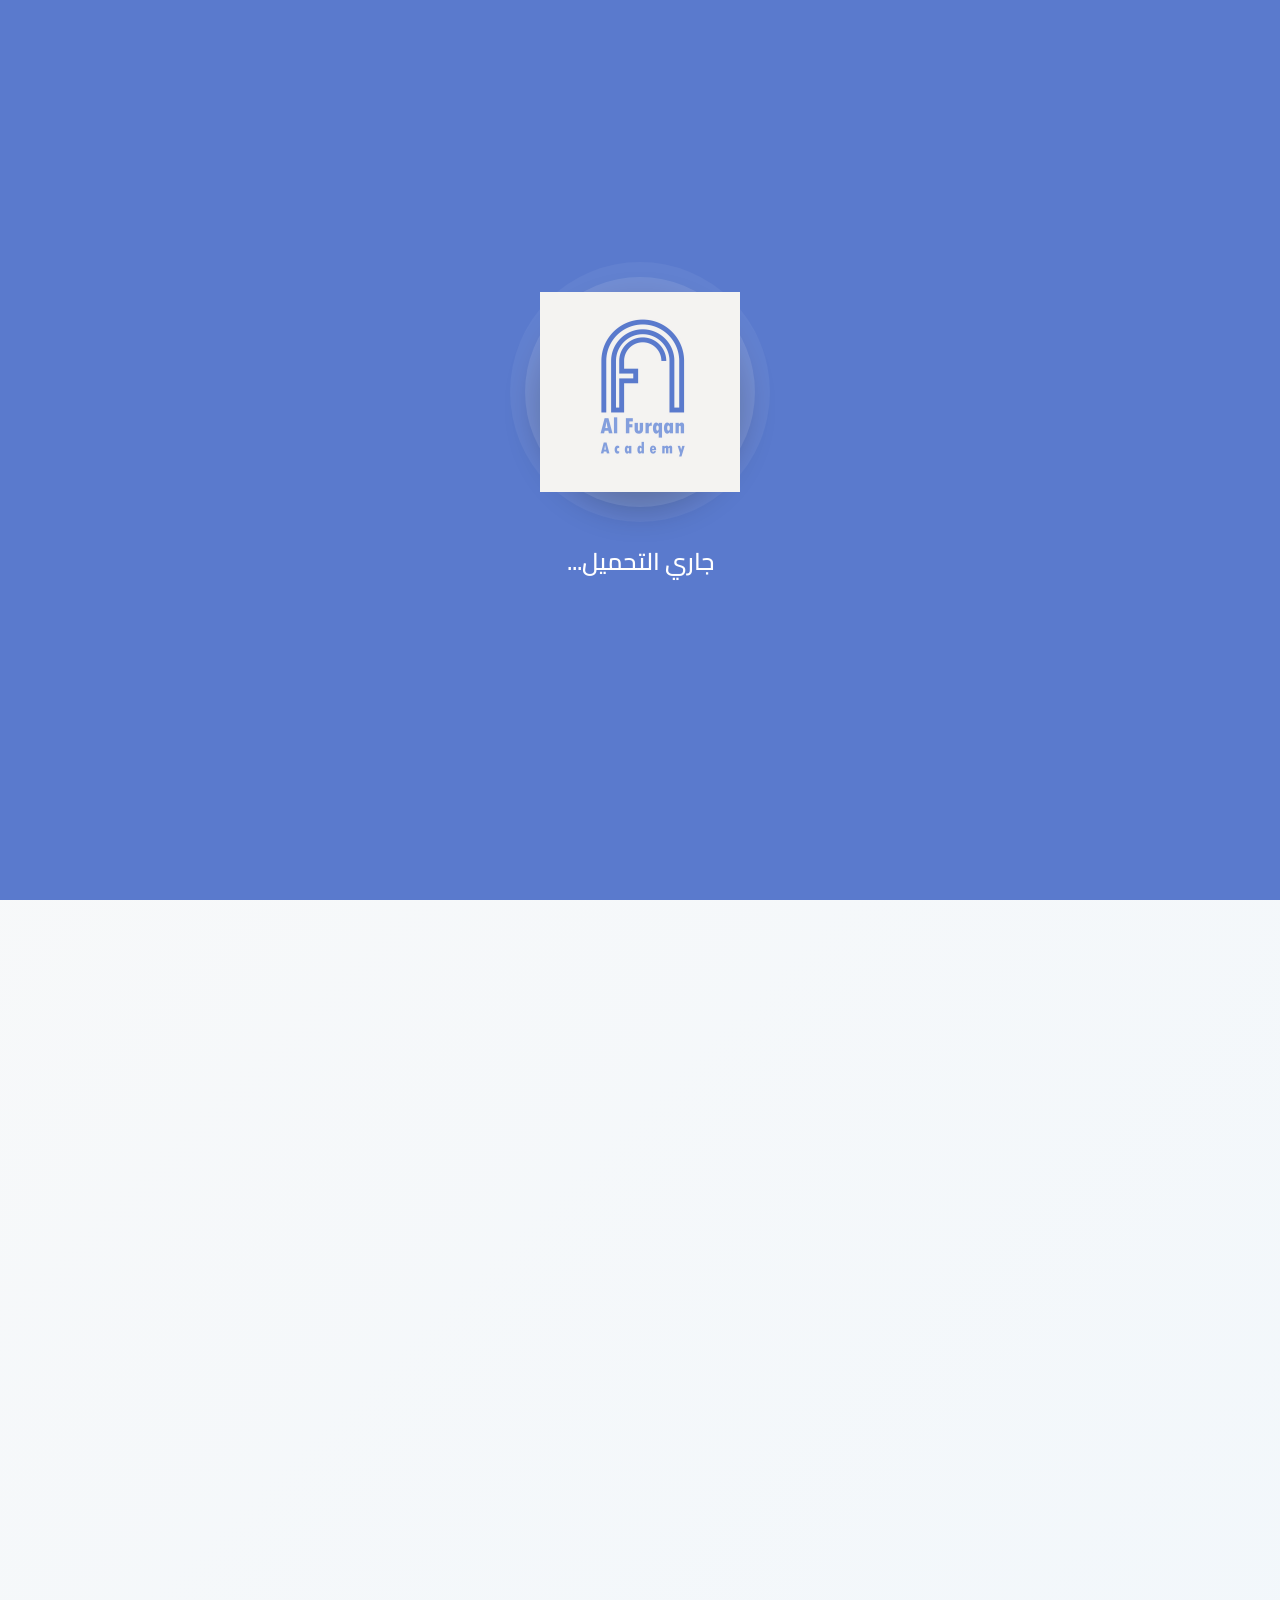
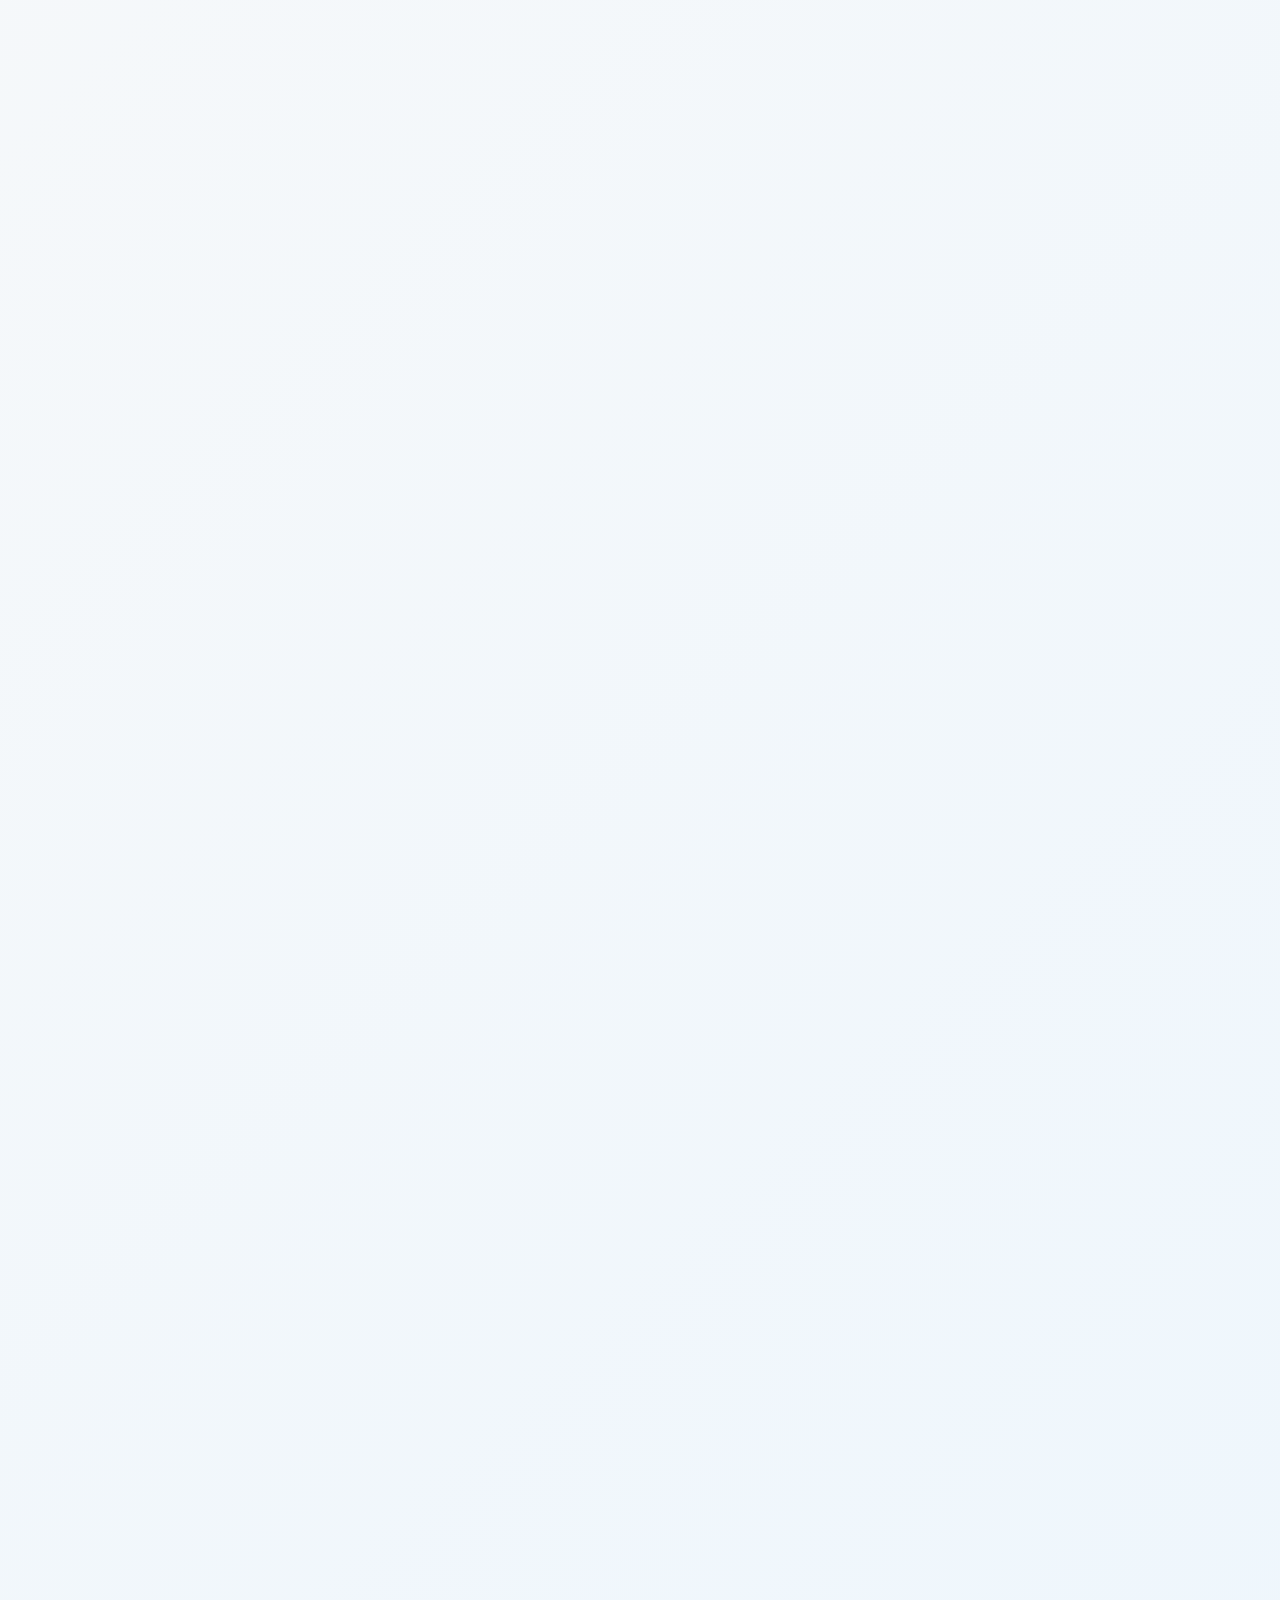
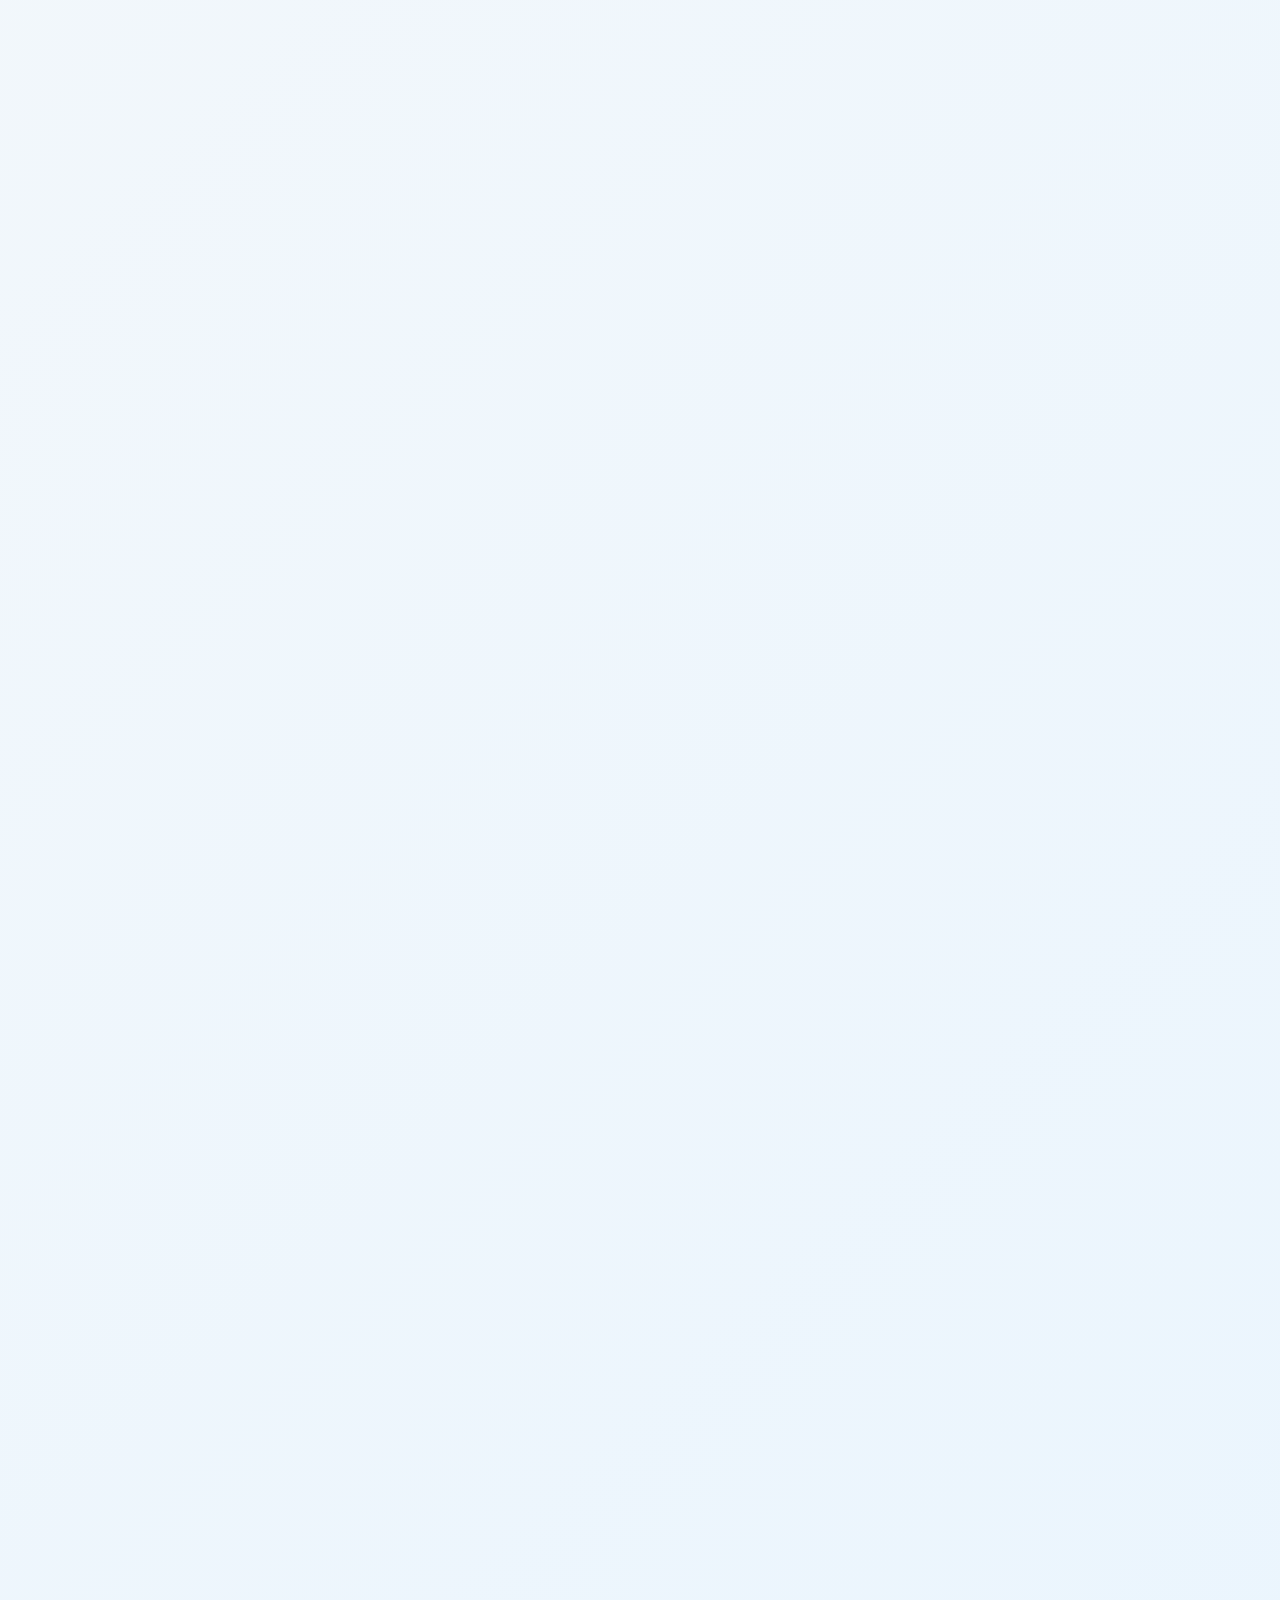
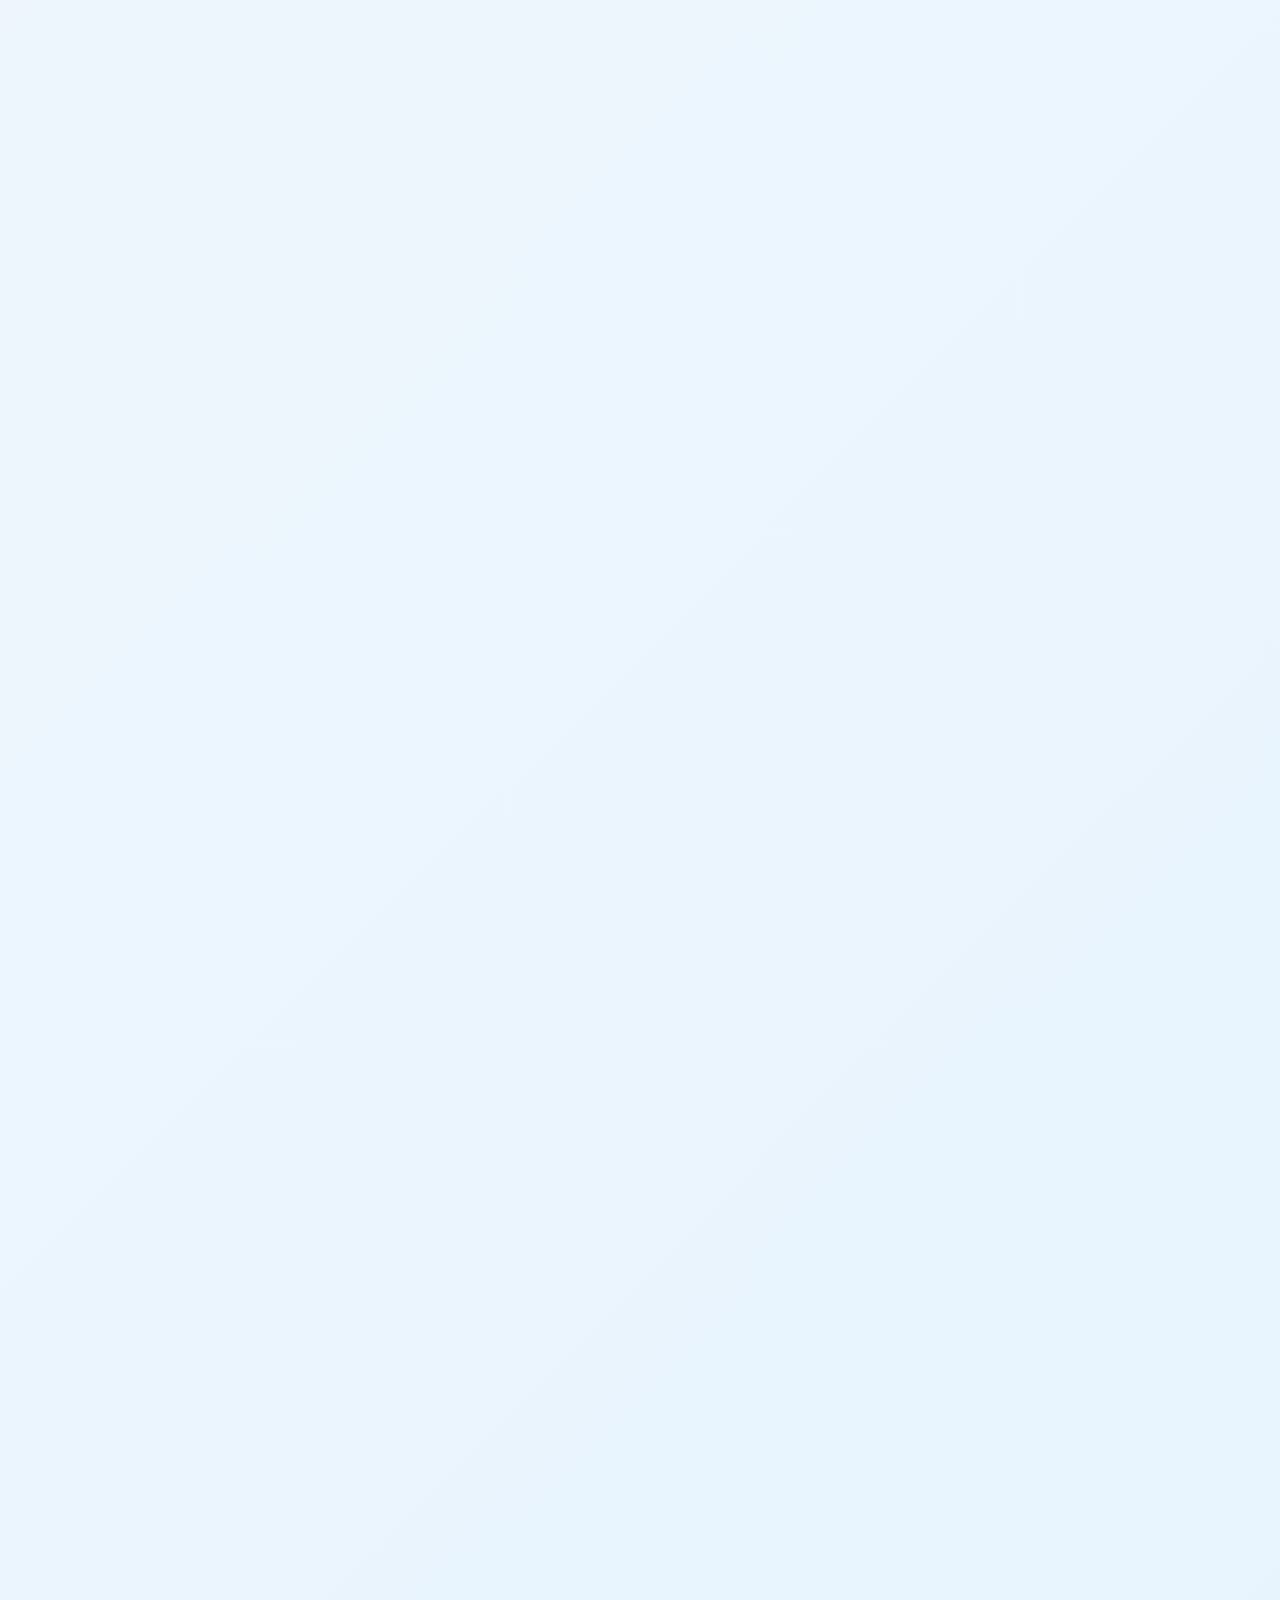
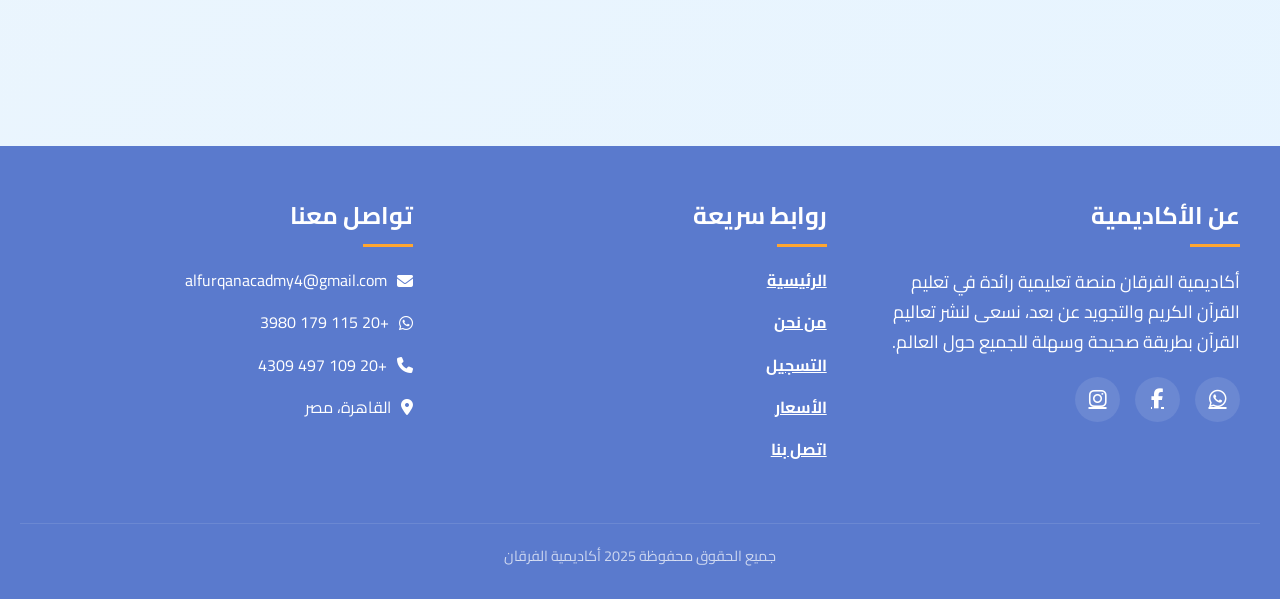
==== commit 91dac7a9: "Add files via upload" ====
--- a/index.html
+++ b/index.html
@@ -7,1121 +7,10 @@
   <link href="https://fonts.googleapis.com/css2?family=Cairo:wght@300;400;600;700;900&display=swap" rel="stylesheet">
   <link rel="stylesheet" href="https://cdnjs.cloudflare.com/ajax/libs/font-awesome/6.4.0/css/all.min.css">
   <link rel="icon" href="data:image/svg+xml,<svg xmlns=%22http://www.w3.org/2000/svg%22 viewBox=%220 0 100 100%22><text y=%22.9em%22 font-size=%2290%22>📖</text></svg>">
-  <style>
-    :root {
-      --primary:#5a7acd;
-      --secondary:  #ffa630;
-      --accent: #5a7acd;
-      --light:#f0f8ff;
-      --dark: #222;
-      --success: #284aa7;
-      --error: #020202;
-      --transition: all 0.3s ease;
-      --chat-blue: #25A4F0;
-    }
-    
-    * {
-      box-sizing: border-box;
-      margin: 0;
-      padding: 0;
-    }
-    
-    body {
-      font-family: 'Cairo', sans-serif;
-      background: linear-gradient(135deg, #f9f9f9, #e6f4ff);
-      color: var(--dark);
-      line-height: 1.7;
-      transition: var(--transition);
-      scroll-behavior: smooth;
-    }
-    
-    /* لغة LTR */
-    body[dir="ltr"] {
-      font-family: 'Segoe UI', Tahoma, Geneva, Verdana, sans-serif;
-    }
-    
-    body[dir="ltr"] h2:after {
-      left: 0;
-      right: auto;
-    }
-    
-    body[dir="ltr"] li {
-      padding-left: 25px;
-      padding-right: 0;
-    }
-    
-    body[dir="ltr"] li:before {
-      left: 0;
-      right: auto;
-    }
-    
-    /* التحميل */
-    .loader {
-      position: fixed;
-      top: 0;
-      left: 0;
-      width: 100%;
-      height: 100%;
-      background: var(--primary);
-      display: flex;
-      flex-direction: column;
-      justify-content: center;
-      align-items: center;
-      z-index: 9999;
-      transition: opacity 0.5s, visibility 0.5s;
-    }
-    
-    .loader.hidden {
-      opacity: 0;
-      visibility: hidden;
-    }
-    
-    .loader-logo {
-      width: 200px;
-      height: 200px;
-      background: white;
-      border-radius: 50%;
-      display: flex;
-      align-items: center;
-      justify-content: center;
-      font-size: 60px;
-      color: var(--primary);
-      box-shadow: 0 0 0 15px rgba(255, 255, 255, 0.1),
-        0 0 0 30px rgba(255, 255, 255, 0.05),
-        0 15px 35px rgba(0, 0, 0, 0.3);
-      margin-bottom: 30px;
-      animation: pulse 1.5s infinite;
-    }
-    
-    @keyframes pulse {
-      0% { transform: scale(0.95); }
-      50% { transform: scale(1.05); }
-      100% { transform: scale(0.95); }
-    }
-    /* تنسيق لوجو شاشة التحميل */
-.loader-img {
-    width: 200px;
-    height: 200px;
-    object-fit: contain;
-    animation: pulse 1.5s infinite;
-}
-
-/* تنسيق لوجو الهيدر */
-.header-logo {
-    width: 70px;
-    height: 70px;
-    object-fit: contain;
-    border-radius: 50%;
-    animation: rotate 15s linear infinite;
-}
-
-/* تعديل شكل الحاوية لتناسب الصورة */
-.loader-logo {
-    background: white !important;  /* خلفية بيضاء للوضوح */
-    display: flex;
-    align-items: center;
-    justify-content: center;
-}
-
-.logo {
-    background: white !important;  /* خلفية بيضاء للوضوح */
-    display: flex;
-    align-items: center;
-    justify-content: center;
-}
-    .loader-text {
-      color: white;
-      font-size: 1.5rem;
-      font-weight: 600;
-      margin-top: 20px;
-    }
-    
-    .progress-bar {
-      width: 300px;
-      height: 8px;
-      background: rgba(255, 255, 255, 0.3);
-      border-radius: 4px;
-      margin-top: 20px;
-      overflow: hidden;
-    }
-    
-    .progress-fill {
-      height: 100%;
-      background: var(--secondary);
-      width: 0%;
-      transition: width 0.4s ease;
-    }
-    
-    .language-switcher {
-      position: fixed;
-      top: 20px;
-      left: 20px;
-      z-index: 1000;
-      display: flex;
-      gap: 10px;
-      background: white(9, 129, 177, 0.9);
-      border-radius: 30px;
-      padding: 8px 15px;
-      box-shadow: 0 4px 15px rgba(0, 0, 0, 0.15);
-      backdrop-filter: blur(5px);
-    }
-    
-    .lang-btn {
-      background: transparent;
-      border: none;
-      padding: 8px 15px;
-      border-radius: 20px;
-      cursor: pointer;
-      font-weight: 600;
-      transition: var(--transition);
-      color: white;
-    }
-    
-    .lang-btn.active {
-      background: rgba(255, 255, 255, 0.2);
-    }
-    
-    .lang-btn:hover:not(.active) {
-      background: rgba(255, 255, 255, 0.1);
-    }
-    
-    header {
-      background: linear-gradient(135deg, var(--primary), var(--accent));
-      color: white;
-      padding: 40px 20px;
-      text-align: center;
-      position: relative;
-      overflow: hidden;
-      box-shadow: 0 4px 12px rgba(0, 0, 0, 0.1);
-    }
-    
-    .header-content {
-      max-width: 1000px;
-      margin: 0 auto;
-      position: relative;
-      z-index: 2;
-      opacity: 0;
-      transform: translateY(30px);
-      animation: fadeUp 1s forwards 1s;
-    }
-    
-    @keyframes fadeUp {
-      to {
-        opacity: 1;
-        transform: translateY(0);
-      }
-    }
-    
-    .header-pattern {
-      position: absolute;
-      top: 0;
-      left: 0;
-      width: 100%;
-      height: 100%;
-      opacity: 0.1;
-      background-image: url('data:image/svg+xml;utf8,<svg xmlns="http://www.w3.org/2000/svg" viewBox="0 0 100 100"><text x="50%" y="50%" font-family="Arial" font-size="14" fill="white" text-anchor="middle" dominant-baseline="middle">﷽</text></svg>');
-      background-repeat: repeat;
-    }
-    
-    .logo-container {
-      display: flex;
-      align-items: center;
-      justify-content: center;
-      gap: 20px;
-      margin-bottom: 20px;
-    }
-    
-    .logo {
-      width: 80px;
-      height: 80px;
-      background: white;
-      border-radius: 50%;
-      display: flex;
-      align-items: center;
-      justify-content: center;
-      font-size: 40px;
-      color: var(--primary);
-      box-shadow: 0 4px 10px rgba(0, 0, 0, 0.2);
-      animation: rotate 15s linear infinite;
-    }
-    
-    @keyframes rotate {
-      from { transform: rotate(0deg); }
-      to { transform: rotate(360deg); }
-    }
-    
-    h1 {
-      font-size: 2.8rem;
-      margin-bottom: 10px;
-      text-shadow: 0 2px 4px rgba(0, 0, 0, 0.3);
-    }
-    
-    .subtitle {
-      font-size: 1.4rem;
-      max-width: 700px;
-      margin: 0 auto 20px;
-      color: rgba(255, 255, 255, 0.9);
-    }
-    
-    .cta-button {
-      display: inline-block;
-      background: var(--secondary);
-      color: var(--primary);
-      padding: 15px 40px;
-      font-size: 1.2rem;
-      font-weight: 700;
-      border-radius: 50px;
-      text-decoration: none;
-      margin-top: 20px;
-      box-shadow: 0 4px 15px rgba(0, 0, 0, 0.2);
-      transition: var(--transition);
-      animation: pulse 2s infinite;
-    }
-    
-    .cta-button:hover {
-      transform: translateY(-5px);
-      box-shadow: 0 6px 20px rgba(0, 0, 0, 0.3);
-      background: #ffc470;
-      animation: none;
-    }
-    
-    .container {
-      max-width: 1200px;
-      margin: 40px auto;
-      padding: 0 20px;
-    }
-    
-    .section {
-      background: white;
-      border-radius: 15px;
-      padding: 40px;
-      margin-bottom: 40px;
-      box-shadow: 0 5px 15px rgba(0, 0, 0, 0.05);
-      transition: transform 0.3s;
-      border-top: 5px solid var(--secondary);
-      opacity: 0;
-      transform: translateY(30px);
-    }
-    
-    .section.animated {
-      animation: fadeUp 0.8s forwards;
-    }
-    
-    .section:nth-child(1) { animation-delay: 0.2s; }
-    .section:nth-child(2) { animation-delay: 0.4s; }
-    .section:nth-child(3) { animation-delay: 0.6s; }
-    .section:nth-child(4) { animation-delay: 0.8s; }
-    .section:nth-child(5) { animation-delay: 1.0s; }
-    .section:nth-child(6) { animation-delay: 1.2s; }
-    .section:nth-child(7) { animation-delay: 1.4s; }
-    .section:nth-child(8) { animation-delay: 1.6s; }
-    
-    .section:hover {
-      transform: translateY(-10px);
-      box-shadow: 0 8px 25px rgba(0, 0, 0, 0.1);
-    }
-    
-    h2 {
-      color: var(--primary);
-      font-size: 2rem;
-      margin-bottom: 25px;
-      position: relative;
-      padding-bottom: 15px;
-      display: flex;
-      align-items: center;
-      gap: 15px;
-    }
-    
-    h2:after {
-      content: '';
-      position: absolute;
-      bottom: 0;
-      right: 0;
-      width: 80px;
-      height: 4px;
-      background: var(--secondary);
-      border-radius: 2px;
-    }
-    
-    p {
-      margin-bottom: 20px;
-      font-size: 1.1rem;
-    }
-    
-    ul {
-      padding-right: 20px;
-      margin-bottom: 20px;
-    }
-    
-    li {
-      margin-bottom: 12px;
-      position: relative;
-      padding-right: 25px;
-    }
-    
-    li:before {
-      content: '✓';
-      position: absolute;
-      right: 0;
-      top: 0;
-      width: 22px;
-      height: 22px;
-      background: var(--secondary);
-      color: white;
-      border-radius: 50%;
-      display: flex;
-      align-items: center;
-      justify-content: center;
-      font-size: 14px;
-    }
-    
-    .features-grid {
-      display: grid;
-      grid-template-columns: repeat(auto-fit, minmax(280px, 1fr));
-      gap: 25px;
-      margin-top: 30px;
-    }
-    
-    .feature-card {
-      background: var(--light);
-      border-radius: 10px;
-      padding: 25px;
-      text-align: center;
-      transition: var(--transition);
-      border: 1px solid rgba(0, 78, 100, 0.1);
-      position: relative;
-      overflow: hidden;
-    }
-    
-    .feature-card:hover {
-      transform: translateY(-5px);
-      box-shadow: 0 8px 20px rgba(0, 0, 0, 0.08);
-      border-color: rgba(0, 78, 100, 0.2);
-    }
-    
-    .feature-icon {
-      font-size: 48px;
-      color: var(--primary);
-      margin-bottom: 20px;
-    }
-    
-    .feature-card h3 {
-      color: var(--primary);
-      margin-bottom: 15px;
-      font-size: 1.4rem;
-    }
-    
-    .teachers-grid {
-      display: grid;
-      grid-template-columns: repeat(auto-fit, minmax(280px, 1fr));
-      gap: 30px;
-      margin-top: 30px;
-    }
-    
-    .teacher-card {
-      background: white;
-      border-radius: 12px;
-      overflow: hidden;
-      box-shadow: 0 5px 15px rgba(0, 0, 0, 0.08);
-      transition: var(--transition);
-      border: 1px solid rgba(0, 78, 100, 0.1);
-      position: relative;
-    }
-    
-    .teacher-card:hover {
-      transform: translateY(-10px);
-      box-shadow: 0 12px 25px rgba(0, 0, 0, 0.15);
-    }
-    
-    .teacher-img {
-      height: 220px;
-      background: linear-gradient(135deg, var(--primary), var(--accent));
-      display: flex;
-      align-items: center;
-      justify-content: center;
-      font-size: 80px;
-      color: rgba(255, 255, 255, 0.2);
-    }
-    
-    .teacher-info {
-      padding: 25px;
-    }
-    
-    .teacher-info h3 {
-      color: var(--primary);
-      margin-bottom: 10px;
-      font-size: 1.5rem;
-    }
-    
-    .teacher-qualifications {
-      color: var(--accent);
-      font-weight: 600;
-      margin-bottom: 15px;
-      display: block;
-    }
-    
-    .rating {
-      display: flex;
-      margin-top: 10px;
-      gap: 3px;
-    }
-    
-    .rating i {
-      color: #ffc107;
-    }
-    
-    .form-container {
-      background: linear-gradient(135deg, var(--light), #e0f0ff);
-      border-radius: 15px;
-      padding: 40px;
-      box-shadow: 0 8px 25px rgba(0, 0, 0, 0.08);
-    }
-    
-    form {
-      display: grid;
-      grid-template-columns: repeat(auto-fit, minmax(300px, 1fr));
-      gap: 20px;
-    }
-    
-    .form-group {
-      margin-bottom: 20px;
-    }
-    
-    label {
-      display: block;
-      margin-bottom: 8px;
-      font-weight: 600;
-      color: var(--primary);
-    }
-    
-    input, select, textarea {
-      width: 100%;
-      padding: 14px;
-      border: 2px solid #ddd;
-      border-radius: 8px;
-      font-family: 'Cairo', sans-serif;
-      font-size: 1rem;
-      transition: var(--transition);
-    }
-    
-    input:focus, select:focus, textarea:focus {
-      border-color: var(--primary);
-      outline: none;
-      box-shadow: 0 0 0 3px rgba(0, 78, 100, 0.1);
-    }
-    
-    button {
-      background: var(--primary);
-      color: white;
-      font-weight: bold;
-      padding: 16px;
-      border: none;
-      border-radius: 8px;
-      cursor: pointer;
-      font-size: 1.1rem;
-      transition: var(--transition);
-      grid-column: span 2;
-      display: flex;
-      align-items: center;
-      justify-content: center;
-      gap: 10px;
-      box-shadow: 0 4px 15px rgba(0, 78, 100, 0.3);
-    }
-    
-    button:hover {
-      background: var(--accent);
-      transform: translateY(-3px);
-      box-shadow: 0 6px 20px rgba(0, 78, 100, 0.4);
-    }
-    
-    .faq-container {
-      margin-top: 30px;
-    }
-    
-    .faq-item {
-      margin-bottom: 20px;
-      border-radius: 10px;
-      overflow: hidden;
-      box-shadow: 0 3px 10px rgba(0, 0, 0, 0.05);
-    }
-    
-    .faq-question {
-      background: var(--primary);
-      color: white;
-      padding: 20px;
-      font-weight: 700;
-      cursor: pointer;
-      display: flex;
-      justify-content: space-between;
-      align-items: center;
-      font-size: 1.1rem;
-    }
-    
-    .faq-answer {
-      background: white;
-      padding: 25px;
-      display: none;
-      border-left: 5px solid var(--secondary);
-    }
-    
-    .testimonials {
-      display: grid;
-      grid-template-columns: repeat(auto-fit, minmax(300px, 1fr));
-      gap: 25px;
-      margin-top: 30px;
-    }
-    
-    .testimonial {
-      background: var(--light);
-      border-radius: 12px;
-      padding: 30px;
-      box-shadow: 0 5px 15px rgba(0, 0, 0, 0.05);
-      position: relative;
-      border: 1px solid rgba(0, 78, 100, 0.1);
-    }
-    
-    .testimonial:before {
-      content: "";
-      position: absolute;
-      top: 20px;
-      right: 20px;
-      font-size: 60px;
-      color: rgba(0, 78, 100, 0.1);
-      font-family: serif;
-      line-height: 1;
-    }
-    
-    .testimonial-content {
-      font-style: italic;
-      margin-bottom: 20px;
-      color: #444;
-    }
-    
-    .testimonial-author {
-      display: flex;
-      align-items: center;
-      gap: 15px;
-    }
-    
-    .author-avatar {
-      width: 50px;
-      height: 50px;
-      border-radius: 50%;
-      background: var(--primary);
-      display: flex;
-      align-items: center;
-      justify-content: center;
-      color: white;
-      font-size: 20px;
-    }
-    
-    .author-info h4 {
-      color: var(--primary);
-      margin-bottom: 5px;
-    }
-    
-    .author-info p {
-      color: #666;
-      margin: 0;
-      font-size: 0.9rem;
-    }
-    
-    .progress-container {
-      margin: 30px 0;
-    }
-    
-    .progress-bar {
-      height: 10px;
-      background: #e0e0e0;
-      border-radius: 5px;
-      overflow: hidden;
-      margin-bottom: 15px;
-    }
-    
-    .progress-fill {
-      height: 100%;
-      background: var(--success);
-      width: 0;
-      transition: width 1s ease;
-    }
-    
-    .progress-labels {
-      display: flex;
-      justify-content: space-between;
-      font-size: 0.9rem;
-      color: #555;
-    }
-    
-    .levels-grid {
-      display: grid;
-      grid-template-columns: repeat(auto-fit, minmax(250px, 1fr));
-      gap: 20px;
-      margin-top: 30px;
-    }
-    
-    .level-card {
-      background: white;
-      border-radius: 10px;
-      padding: 25px;
-      box-shadow: 0 4px 10px rgba(0, 0, 0, 0.05);
-      border-top: 4px solid var(--secondary);
-      text-align: center;
-    }
-    
-    .level-card h3 {
-      color: var(--primary);
-      margin-bottom: 15px;
-    }
-    
-    /* زر الواتساب العائم */
-    .whatsapp-float {
-      position: fixed;
-      bottom: 30px;
-      right: 30px;
-      width: 60px;
-      height: 60px;
-      background-color: #25D366;
-      color: white;
-      border-radius: 50%;
-      display: flex;
-      align-items: center;
-      justify-content: center;
-      font-size: 30px;
-      box-shadow: 0 4px 10px rgba(0, 0, 0, 0.3);
-      z-index: 100;
-      transition: var(--transition);
-      text-decoration: none;
-      animation: pulse-green 2s infinite;
-      animation-delay: 1s; /* تأخير الرسوم المتحركة */
-    }
-    
-    .whatsapp-float:hover {
-      transform: scale(1.1);
-      box-shadow: 0 6px 15px rgba(0, 0, 0, 0.4);
-      animation: none;
-    }
-    
-    @keyframes pulse-green {
-      0% { box-shadow: 0 0 0 0 rgba(37, 211, 102, 0.7); }
-      70% { box-shadow: 0 0 0 15px rgba(37, 211, 102, 0); }
-      100% { box-shadow: 0 0 0 0 rgba(37, 211, 102, 0); }
-    }
-    
-    /* زر المحادثة المباشرة الجديد */
-    .chat-float {
-      position: fixed;
-      bottom: 100px;
-      right: 30px;
-      width: 60px;
-      height: 60px;
-      background-color: var(--chat-blue);
-      color: white;
-      border-radius: 50%;
-      display: flex;
-      align-items: center;
-      justify-content: center;
-      font-size: 30px;
-      box-shadow: 0 4px 10px rgba(0, 0, 0, 0.3);
-      z-index: 100;
-      transition: var(--transition);
-      text-decoration: none;
-      animation: pulse-blue 2s infinite;
-    }
-    
-    .chat-float:hover {
-      transform: scale(1.1);
-      box-shadow: 0 6px 15px rgba(0, 0, 0, 0.4);
-      animation: none;
-    }
-    
-    @keyframes pulse-blue {
-      0% { box-shadow: 0 0 0 0 rgba(37, 164, 240, 0.7); }
-      70% { box-shadow: 0 0 0 15px rgba(37, 164, 240, 0); }
-      100% { box-shadow: 0 0 0 0 rgba(37, 164, 240, 0); }
-    }
-    
-    footer {
-      background: var(--primary);
-      color: white;
-      padding: 50px 20px 30px;
-      text-align: center;
-    }
-    
-    .footer-content {
-      max-width: 1200px;
-      margin: 0 auto;
-      display: grid;
-      grid-template-columns: repeat(auto-fit, minmax(300px, 1fr));
-      gap: 40px;
-      text-align: right;
-    }
-    
-    .footer-section h3 {
-      font-size: 1.5rem;
-      margin-bottom: 20px;
-      position: relative;
-      padding-bottom: 10px;
-    }
-    
-    .footer-section h3:after {
-      content: '';
-      position: absolute;
-      bottom: 0;
-      right: 0;
-      width: 50px;
-      height: 3px;
-      background: var(--secondary);
-    }
-    
-    .contact-info {
-      list-style: none;
-      padding: 0;
-    }
-    
-    .contact-info li {
-      padding-right: 0;
-      margin-bottom: 15px;
-      display: flex;
-      align-items: center;
-      gap: 10px;
-    }
-    
-    .contact-info li:before {
-      content: none;
-    }
-    
-    .social-icons {
-      display: flex;
-      gap: 15px;
-      margin-top: 20px;
-    }
-    
-    .social-icon {
-      width: 45px;
-      height: 45px;
-      border-radius: 50%;
-      background: rgba(255, 255, 255, 0.1);
-      display: flex;
-      align-items: center;
-      justify-content: center;
-      font-size: 20px;
-      color: white;
-      transition: var(--transition);
-    }
-    
-    .social-icon:hover {
-      background: var(--secondary);
-      transform: translateY(-5px);
-    }
-    
-    .copyright {
-      margin-top: 40px;
-      padding-top: 20px;
-      border-top: 1px solid rgba(255, 255, 255, 0.1);
-      font-size: 0.9rem;
-      color: rgba(255, 255, 255, 0.7);
-    }
-    
-    /* شريط التقدم في الأعلى */
-    .progress-top {
-      position: fixed;
-      top: 0;
-      left: 0;
-      height: 5px;
-      background: var(--secondary);
-      z-index: 999;
-      width: 0%;
-      transition: width 0.2s;
-    }
-    
-    /* العودة إلى الأعلى */
-    .back-to-top {
-      position: fixed;
-      bottom: 100px;
-      right: 30px;
-      width: 50px;
-      height: 50px;
-      background: var(--primary);
-      color: white;
-      border-radius: 50%;
-      display: flex;
-      align-items: center;
-      justify-content: center;
-      font-size: 20px;
-      cursor: pointer;
-      opacity: 0;
-      transform: translateY(20px);
-      transition: var(--transition);
-      z-index: 99;
-      box-shadow: 0 4px 10px rgba(0, 0, 0, 0.2);
-    }
-    
-    .back-to-top.visible {
-      opacity: 1;
-      transform: translateY(0);
-    }
-    
-    .back-to-top:hover {
-      background: var(--accent);
-      transform: translateY(-5px);
-    }
-    
-    /* تحسينات جديدة */
-    .navigation {
-      position: fixed;
-      top: 20px;
-      right: 20px;
-      z-index: 1000;
-      background: rgba(255, 255, 255, 0.9);
-      border-radius: 50px;
-      padding: 10px 20px;
-      box-shadow: 0 4px 15px white(0, 0, 0, 0.1);
-      backdrop-filter: blur(5px);
-    }
-    
-    .nav-list {
-      display: flex;
-      list-style: none;
-      gap: 15px;
-    }
-    
-    .nav-item a {
-      text-decoration: none;
-      color: var(--primary);
-      font-weight: 600;
-      padding: 8px 15px;
-      border-radius: 30px;
-      transition: var(--transition);
-    }
-    
-    .nav-item a:hover {
-      background: rgba(0, 78, 100, 0.1);
-    }
-    
-    .nav-item a.active {
-      background: var(--primary);
-      color: white;
-    }
-    
-    .section-title {
-      display: flex;
-      align-items: center;
-      gap: 15px;
-      margin-bottom: 30px;
-    }
-    
-    .section-title i {
-      background: var(--primary);
-      color: white;
-      width: 50px;
-      height: 50px;
-      border-radius: 50%;
-      display: flex;
-      align-items: center;
-      justify-content: center;
-      font-size: 24px;
-    }
-    
-    .counter {
-      display: flex;
-      justify-content: space-around;
-      margin: 40px 0;
-      text-align: center;
-    }
-    
-    .counter-item {
-      background: white;
-      padding: 25px;
-      border-radius: 15px;
-      box-shadow: 0 5px 15px rgba(0, 0, 0, 0.05);
-      min-width: 180px;
-    }
-    
-    .counter-number {
-      font-size: 3rem;
-      font-weight: 700;
-      color: var(--primary);
-      margin-bottom: 10px;
-    }
-    
-    .counter-text {
-      font-weight: 600;
-      color: var(--accent);
-    }
-    
-    .video-container {
-      position: relative;
-      padding-bottom: 56.25%;
-      height: 0;
-      overflow: hidden;
-      max-width: 800px;
-      margin: 40px auto;
-      border-radius: 15px;
-      box-shadow: 0 8px 25px rgba(0, 0, 0, 0.15);
-    }
-    
-    .video-container iframe {
-      position: absolute;
-      top: 0;
-      left: 0;
-      width: 100%;
-      height: 100%;
-      border: none;
-    }
-    
-    .success-message {
-      background: #d4edda;
-      color: #155724;
-      padding: 20px;
-      border-radius: 10px;
-      margin: 20px 0;
-      display: none;
-      text-align: center;
-    }
-    
-    .success-message.show {
-      display: block;
-      animation: fadeIn 0.5s ease;
-    }
-    
-    @keyframes fadeIn {
-      from { opacity: 0; }
-      to { opacity: 1; }
-    }
-    
-    /* تحسينات النموذج */
-    .form-loader {
-      display: none;
-      position: absolute;
-      top: 0;
-      left: 0;
-      width: 100%;
-      height: 100%;
-      background: rgba(255, 255, 255, 0.9);
-      z-index: 100;
-      flex-direction: column;
-      justify-content: center;
-      align-items: center;
-      border-radius: 15px;
-    }
-    
-    .form-loader.active {
-      display: flex;
-    }
-    
-    .loader-spinner {
-      width: 50px;
-      height: 50px;
-      border: 5px solid rgba(0, 78, 100, 0.1);
-      border-top: 5px solid var(--primary);
-      border-radius: 50%;
-      animation: spin 1s linear infinite;
-    }
-    
-    @keyframes spin {
-      0% { transform: rotate(0deg); }
-      100% { transform: rotate(360deg); }
-    }
-    
-    .loader-text {
-      margin-top: 15px;
-      color: var(--primary);
-      font-weight: 600;
-    }
-    
-    .error-message {
-      color: var(--error);
-      font-size: 0.9rem;
-      margin-top: 5px;
-      display: none;
-    }
-    
-    .contact-details {
-      display: flex;
-      justify-content: center;
-      gap: 20px;
-      flex-wrap: wrap;
-      margin-top: 20px;
-    }
-    
-    .contact-item {
-      display: flex;
-      align-items: center;
-      gap: 8px;
-      color: var(--accent);
-      font-weight: 600;
-    }
-    
-    @media (max-width: 768px) {
-      .logo-container {
-        flex-direction: column;
-      }
-      
-      h1 {
-        font-size: 2.2rem;
-      }
-      
-      .subtitle {
-        font-size: 1.1rem;
-      }
-      
-      .section {
-        padding: 30px 20px;
-      }
-      
-      form {
-        grid-template-columns: 1fr;
-      }
-      
-      button {
-        grid-column: span 1;
-      }
-      
-      .language-switcher {
-        top: 10px;
-        left: 10px;
-        padding: 5px 10px;
-      }
-      
-      .lang-btn {
-        padding: 5px 10px;
-        font-size: 0.9rem;
-      }
-      
-      .whatsapp-float, .chat-float {
-        bottom: 20px;
-        right: 20px;
-        width: 50px;
-        height: 50px;
-        font-size: 24px;
-      }
-      
-      
-      
-      .navigation {
-        top: 70px;
-        right: 10px;
-        left: 10px;
-        width: auto;
-        padding: 8px;
-      }
-      
-      .nav-list {
-        justify-content: center;
-        flex-wrap: wrap;
-      }
-      
-      .counter {
-        flex-direction: column;
-        gap: 20px;
-      }
-      
-      .contact-details {
-        flex-direction: column;
-        gap: 10px;
-      }
-    }
-  </style>
+  
+  <!-- روابط ملفات CSS المنفصلة -->
+  <link rel="stylesheet" href="style.css">
+  <link rel="stylesheet" href="layout.css">
 </head>
 <body>
   <!-- شاشة التحميل -->
@@ -1149,7 +38,7 @@
     <button class="lang-btn" data-lang="fr">Français</button>
   </div>
 
-  <!-- قائمة التنقل - تم إضافة خاصية lang-key هنا -->
+  <!-- قائمة التنقل -->
   <nav class="navigation">
     <ul class="nav-list">
       <li class="nav-item"><a href="#about" class="active" lang-key="nav-about">من نحن</a></li>
@@ -1168,7 +57,7 @@
           <img src="logo.png" alt="أكاديمية الفرقان" class="header-logo">
         </div>
         <div>
-          <h1 lang-key="site-title">أكاديمية الفرقان </h1>
+          <h1 lang-key="site-title">أكاديمية الفرقان</h1>
           <p class="subtitle" lang-key="site-subtitle">تعليم القرآن والتجويد للأطفال والكبار أونلاين مع أفضل المدرسين</p>
         </div>
       </div>
@@ -1406,6 +295,32 @@
               <p lang-key="testimonial3-location">طالب - الإمارات</p>
             </div>
           </div>
+        </div>
+      </div>
+    </section>
+
+    <!-- قسم الفيديو الجديد -->
+    <section class="section" id="video-section">
+      <div class="section-title">
+        <i class="fas fa-video"></i>
+        <h2><span lang-key="video-title">فيديو تعريفي عن الأكاديمية</span></h2>
+      </div>
+      <p class="video-description" lang-key="video-description">
+        شاهد هذا الفيديو للتعرف أكثر على منهجية التدريس وبيئة التعلم في أكاديمية الفرقان
+      </p>
+      <div class="video-container">
+      []
+        <iframe 
+          src="فيديو.mp4?autoplay=1&mute=1&loop=1&playlist=فيديو.mp4" 
+          title="فيديو تعريفي عن أكاديمية الفرقان"
+          frameborder="0" 
+          allow="accelerometer; autoplay; clipboard-write; encrypted-media; gyroscope; picture-in-picture" 
+          allowfullscreen>
+        </iframe>
+        <!-- في حالة عدم وجود فيديو، يتم عرض العنصر النائب -->
+        <div class="video-placeholder" style="display: none;">
+          <i class="fas fa-play-circle"></i>
+          <p>لإضافة فيديو، استبدل YOUR_VIDEO_ID في الكود بـ ID الفيديو من YouTube</p>
         </div>
       </div>
     </section>
@@ -1493,7 +408,7 @@
         <div class="contact-details">
           <div class="contact-item">
             <i class="fab fa-whatsapp"></i>
-            <span>+20 115 720 3830</span>
+            <span>+20 1151793980</span>
           </div>
           <div class="contact-item">
             <i class="fas fa-envelope"></i>
@@ -1548,10 +463,8 @@
     </section>
   </div>
 
-
-  
   <!-- زر الواتساب العائم -->
-  <a href="https://wa.me/201157203830" class="whatsapp-float" target="_blank" aria-label="تواصل معنا عبر الواتساب">
+  <a href="https://wa.me/201151793980" class="whatsapp-float" target="_blank" aria-label="تواصل معنا عبر الواتساب">
     <i class="fab fa-whatsapp"></i>
   </a>
 
@@ -1561,7 +474,7 @@
         <h3 lang-key="footer-about">عن الأكاديمية</h3>
         <p lang-key="footer-about-content">أكاديمية الفرقان منصة تعليمية رائدة في تعليم القرآن الكريم والتجويد عن بعد، نسعى لنشر تعاليم القرآن بطريقة صحيحة وسهلة للجميع حول العالم.</p>
         <div class="social-icons">
-          <a href="https://wa.me/201157203830" class="social-icon" target="_blank"><i class="fab fa-whatsapp"></i></a>
+          <a href="https://wa.me/201151793980" class="social-icon" target="_blank"><i class="fab fa-whatsapp"></i></a>
           <a href="https://www.facebook.com/share/1GzuytfCb4/" class="social-icon" target="_blank"><i class="fab fa-facebook-f"></i></a>
           <a href="https://www.instagram.com/alfurqanacadmy" class="social-icon" target="_blank"><i class="fab fa-instagram"></i></a>
         </div>
@@ -1570,11 +483,11 @@
       <div class="footer-section">
         <h3 lang-key="footer-links">روابط سريعة</h3>
         <ul class="contact-info">
-          <li><a href="#about" lang-key="footer-link1"style="color:white !important; font-weight:bold;">الرئيسية</a></li>
-          <li><a href="#about" lang-key="footer-link2"style="color:white !important; font-weight:bold;">من نحن</a></li>
-          <li><a href="#registration" lang-key="footer-link3"style="color:white !important; font-weight:bold;">التسجيل</a></li>
-          <li><a href="https://wa.me/201157203830" lang-key="footer-link4"style="color:white !important; font-weight:bold;">الأسعار</a></li>
-          <li><a href="https://wa.me/201157203830" lang-key="footer-link5"style="color:white !important; font-weight:bold;">اتصل بنا</a></li>
+          <li><a href="#about" lang-key="footer-link1" style="color:white !important; font-weight:bold;">الرئيسية</a></li>
+          <li><a href="#about" lang-key="footer-link2" style="color:white !important; font-weight:bold;">من نحن</a></li>
+          <li><a href="#registration" lang-key="footer-link3" style="color:white !important; font-weight:bold;">التسجيل</a></li>
+          <li><a href="https://wa.me/201151793980" lang-key="footer-link4" style="color:white !important; font-weight:bold;">الأسعار</a></li>
+          <li><a href="https://wa.me/201151793980" lang-key="footer-link5" style="color:white !important; font-weight:bold;">اتصل بنا</a></li>
         </ul>
       </div>
       
@@ -1582,7 +495,7 @@
         <h3 lang-key="footer-contact">تواصل معنا</h3>
         <ul class="contact-info">
           <li><i class="fas fa-envelope"></i>alfurqanacadmy4@gmail.com</li>
-          <li><i class="fab fa-whatsapp"></i> +20 115 720 3830</li>
+          <li><i class="fab fa-whatsapp"></i> +20 115 179 3980</li>
           <li><i class="fas fa-phone"></i> +20 109 497 4309</li>
           <li><i class="fas fa-map-marker-alt"></i> <span lang-key="footer-location">القاهرة، مصر</span></li>
         </ul>
@@ -1590,7 +503,7 @@
     </div>
     
     <div class="copyright">
-      <span lang-key="copyright">جميع الحقوق محفوظة  2025 أكاديمية الفرقان</span>
+      <span lang-key="copyright">جميع الحقوق محفوظة 2025 أكاديمية الفرقان</span>
     </div>
   </footer>
 
@@ -1649,6 +562,8 @@
         "testimonial3-content": "\"كبالغ مشغول، وجدت في الأكاديمية الحل الأمثل لتعلم القرآن. المرونة في المواعيد وجودة التدريس جعلت التجربة رائعة.\"",
         "testimonial3-name": "يوسف محمد",
         "testimonial3-location": "طالب - الإمارات",
+        "video-title": "فيديو تعريفي عن الأكاديمية",
+        "video-description": "شاهد هذا الفيديو للتعرف أكثر على منهجية التدريس وبيئة التعلم في أكاديمية الفرقان",
         "registration-title": "احجز أول حصة مجانية الآن",
         "form-name": "الاسم الكامل *",
         "form-email": "البريد الإلكتروني *",
@@ -1751,6 +666,8 @@
         "testimonial3-content": "\"As a busy adult, I found the academy to be the perfect solution for learning the Quran. Flexibility in scheduling and quality teaching made the experience excellent.\"",
         "testimonial3-name": "Youssef Mohamed",
         "testimonial3-location": "Student - UAE",
+        "video-title": "Academy Introduction Video",
+        "video-description": "Watch this video to learn more about the teaching methodology and learning environment at Al-Furqan Academy",
         "registration-title": "Book Your First Free Session Now",
         "form-name": "Full Name *",
         "form-email": "Email Address *",
@@ -1794,7 +711,7 @@
         "footer-link5": "Contact Us",
         "footer-contact": "Contact Us",
         "footer-location": "Cairo, Egypt",
-        "copyright": "All Rights Reserved  2025 AL-Furqan Academy",
+        "copyright": "All Rights Reserved 2025 AL-Furqan Academy",
         "nav-about": "About Us",
         "nav-features": "Features",
         "nav-teachers": "Teachers",
@@ -1853,6 +770,8 @@
         "testimonial3-content": "\"En tant qu'adulte occupé, j'ai trouvé dans l'académie la solution idéale pour apprendre le Coran. La flexibilité des horaires et la qualité de l'enseignement ont rendu l'expérience excellente.\"",
         "testimonial3-name": "Youssef Mohamed",
         "testimonial3-location": "Étudiant - Émirats Arabes Unis",
+        "video-title": "Vidéo de présentation de l'Académie",
+        "video-description": "Regardez cette vidéo pour en savoir plus sur la méthodologie d'enseignement et l'environnement d'apprentissage à l'Académie Al-Furqan",
         "registration-title": "Réservez votre première séance gratuite maintenant",
         "form-name": "Nom complet *",
         "form-email": "Adresse e-mail *",
@@ -1896,7 +815,7 @@
         "footer-link5": "Contactez-nous",
         "footer-contact": "Contactez-nous",
         "footer-location": "Le Caire, Égypte",
-        "copyright": "Tous droits réservés  2025 Académie AL-Furqan",
+        "copyright": "Tous droits réservés 2025 Académie AL-Furqan",
         "nav-about": "À propos",
         "nav-features": "Caractéristiques",
         "nav-teachers": "Enseignants",
@@ -2136,6 +1055,12 @@
             document.querySelectorAll('.section').forEach(section => {
               section.classList.add('animated');
             });
+            
+            // التحقق مما إذا كان هناك فيديو
+            const videoIframe = document.querySelector('.video-container iframe');
+            if (videoIframe && videoIframe.src.includes('YOUR_VIDEO_ID')) {
+              document.querySelector('.video-placeholder').style.display = 'flex';
+            }
           }, 500);
         }
       }, 200);
@@ -2189,12 +1114,4 @@
     });
   </script>
 </body>
-</html>
-
-
-
-
-
-
-
-
+</html>
--- a/style.css
+++ b/style.css
@@ -0,0 +1,994 @@
+/* styles.css */
+/* المتغيرات والألوان */
+:root {
+  --primary: #5a7acd;
+  --secondary: #ffa630;
+  --accent: #5a7acd;
+  --light: #f0f8ff;
+  --dark: #222;
+  --success: #284aa7;
+  --error: #020202;
+  --transition: all 0.3s ease;
+  --chat-blue: #25A4F0;
+}
+
+/* إعادة الضبط */
+* {
+  box-sizing: border-box;
+  margin: 0;
+  padding: 0;
+}
+
+/* الأنماط الأساسية */
+body {
+  font-family: 'Cairo', sans-serif;
+  background: linear-gradient(135deg, #f9f9f9, #e6f4ff);
+  color: var(--dark);
+  line-height: 1.7;
+  transition: var(--transition);
+  scroll-behavior: smooth;
+}
+
+/* اللغة الإنجليزية */
+body[dir="ltr"] {
+  font-family: 'Segoe UI', Tahoma, Geneva, Verdana, sans-serif;
+}
+
+body[dir="ltr"] h2:after {
+  left: 0;
+  right: auto;
+}
+
+body[dir="ltr"] li {
+  padding-left: 25px;
+  padding-right: 0;
+}
+
+body[dir="ltr"] li:before {
+  left: 0;
+  right: auto;
+}
+
+/* شاشة التحميل */
+.loader {
+  position: fixed;
+  top: 0;
+  left: 0;
+  width: 100%;
+  height: 100%;
+  background: var(--primary);
+  display: flex;
+  flex-direction: column;
+  justify-content: center;
+  align-items: center;
+  z-index: 9999;
+  transition: opacity 0.5s, visibility 0.5s;
+}
+
+.loader.hidden {
+  opacity: 0;
+  visibility: hidden;
+}
+
+.loader-logo {
+  width: 200px;
+  height: 200px;
+  background: white;
+  border-radius: 50%;
+  display: flex;
+  align-items: center;
+  justify-content: center;
+  font-size: 60px;
+  color: var(--primary);
+  box-shadow: 0 0 0 15px rgba(255, 255, 255, 0.1),
+    0 0 0 30px rgba(255, 255, 255, 0.05),
+    0 15px 35px rgba(0, 0, 0, 0.3);
+  margin-bottom: 30px;
+  animation: pulse 1.5s infinite;
+}
+
+@keyframes pulse {
+  0% { transform: scale(0.95); }
+  50% { transform: scale(1.05); }
+  100% { transform: scale(0.95); }
+}
+
+.loader-img {
+  width: 200px;
+  height: 200px;
+  object-fit: contain;
+  animation: pulse 1.5s infinite;
+}
+
+.header-logo {
+  width: 70px;
+  height: 70px;
+  object-fit: contain;
+  border-radius: 50%;
+  animation: rotate 15s linear infinite;
+}
+
+.loader-text {
+  color: white;
+  font-size: 1.5rem;
+  font-weight: 600;
+  margin-top: 20px;
+}
+
+/* تبديل اللغة */
+.language-switcher {
+  position: fixed;
+  top: 20px;
+  left: 20px;
+  z-index: 1000;
+  display: flex;
+  gap: 10px;
+  background: rgba(255, 255, 255, 0.9);
+  border-radius: 30px;
+  padding: 8px 15px;
+  box-shadow: 0 4px 15px rgba(0, 0, 0, 0.15);
+  backdrop-filter: blur(5px);
+}
+
+.lang-btn {
+  background: transparent;
+  border: none;
+  padding: 8px 15px;
+  border-radius: 20px;
+  cursor: pointer;
+  font-weight: 600;
+  transition: var(--transition);
+  color: var(--primary);
+}
+
+.lang-btn.active {
+  background: var(--primary);
+  color: white;
+}
+
+.lang-btn:hover:not(.active) {
+  background: rgba(90, 122, 205, 0.1);
+}
+
+/* الهيدر */
+header {
+  background: linear-gradient(135deg, var(--primary), var(--accent));
+  color: white;
+  padding: 40px 20px;
+  text-align: center;
+  position: relative;
+  overflow: hidden;
+  box-shadow: 0 4px 12px rgba(0, 0, 0, 0.1);
+}
+
+.header-content {
+  max-width: 1000px;
+  margin: 0 auto;
+  position: relative;
+  z-index: 2;
+  opacity: 0;
+  transform: translateY(30px);
+  animation: fadeUp 1s forwards 1s;
+}
+
+@keyframes fadeUp {
+  to {
+    opacity: 1;
+    transform: translateY(0);
+  }
+}
+
+.header-pattern {
+  position: absolute;
+  top: 0;
+  left: 0;
+  width: 100%;
+  height: 100%;
+  opacity: 0.1;
+  background-image: url('data:image/svg+xml;utf8,<svg xmlns="http://www.w3.org/2000/svg" viewBox="0 0 100 100"><text x="50%" y="50%" font-family="Arial" font-size="14" fill="white" text-anchor="middle" dominant-baseline="middle">﷽</text></svg>');
+  background-repeat: repeat;
+}
+
+.logo-container {
+  display: flex;
+  align-items: center;
+  justify-content: center;
+  gap: 20px;
+  margin-bottom: 20px;
+}
+
+.logo {
+  width: 80px;
+  height: 80px;
+  background: white;
+  border-radius: 50%;
+  display: flex;
+  align-items: center;
+  justify-content: center;
+  font-size: 40px;
+  color: var(--primary);
+  box-shadow: 0 4px 10px rgba(0, 0, 0, 0.2);
+  animation: rotate 15s linear infinite;
+}
+
+@keyframes rotate {
+  from { transform: rotate(0deg); }
+  to { transform: rotate(360deg); }
+}
+
+h1 {
+  font-size: 2.8rem;
+  margin-bottom: 10px;
+  text-shadow: 0 2px 4px rgba(0, 0, 0, 0.3);
+}
+
+.subtitle {
+  font-size: 1.4rem;
+  max-width: 700px;
+  margin: 0 auto 20px;
+  color: rgba(255, 255, 255, 0.9);
+}
+
+/* الأزرار */
+.cta-button {
+  display: inline-block;
+  background: var(--secondary);
+  color: var(--primary);
+  padding: 15px 40px;
+  font-size: 1.2rem;
+  font-weight: 700;
+  border-radius: 50px;
+  text-decoration: none;
+  margin-top: 20px;
+  box-shadow: 0 4px 15px rgba(0, 0, 0, 0.2);
+  transition: var(--transition);
+  animation: pulse 2s infinite;
+}
+
+.cta-button:hover {
+  transform: translateY(-5px);
+  box-shadow: 0 6px 20px rgba(0, 0, 0, 0.3);
+  background: #ffc470;
+  animation: none;
+}
+
+/* العناوين والنصوص */
+h2 {
+  color: var(--primary);
+  font-size: 2rem;
+  margin-bottom: 25px;
+  position: relative;
+  padding-bottom: 15px;
+  display: flex;
+  align-items: center;
+  gap: 15px;
+}
+
+h2:after {
+  content: '';
+  position: absolute;
+  bottom: 0;
+  right: 0;
+  width: 80px;
+  height: 4px;
+  background: var(--secondary);
+  border-radius: 2px;
+}
+
+p {
+  margin-bottom: 20px;
+  font-size: 1.1rem;
+}
+
+.video-description {
+  text-align: center;
+  color: #555;
+  font-size: 1.2rem;
+  margin-bottom: 30px;
+}
+
+ul {
+  padding-right: 20px;
+  margin-bottom: 20px;
+}
+
+li {
+  margin-bottom: 12px;
+  position: relative;
+  padding-right: 25px;
+}
+
+li:before {
+  content: '✓';
+  position: absolute;
+  right: 0;
+  top: 0;
+  width: 22px;
+  height: 22px;
+  background: var(--secondary);
+  color: white;
+  border-radius: 50%;
+  display: flex;
+  align-items: center;
+  justify-content: center;
+  font-size: 14px;
+}
+
+/* البطاقات */
+.feature-card {
+  background: var(--light);
+  border-radius: 10px;
+  padding: 25px;
+  text-align: center;
+  transition: var(--transition);
+  border: 1px solid rgba(0, 78, 100, 0.1);
+  position: relative;
+  overflow: hidden;
+}
+
+.feature-card:hover {
+  transform: translateY(-5px);
+  box-shadow: 0 8px 20px rgba(0, 0, 0, 0.08);
+  border-color: rgba(0, 78, 100, 0.2);
+}
+
+.feature-icon {
+  font-size: 48px;
+  color: var(--primary);
+  margin-bottom: 20px;
+}
+
+.feature-card h3 {
+  color: var(--primary);
+  margin-bottom: 15px;
+  font-size: 1.4rem;
+}
+
+.teacher-card {
+  background: white;
+  border-radius: 12px;
+  overflow: hidden;
+  box-shadow: 0 5px 15px rgba(0, 0, 0, 0.08);
+  transition: var(--transition);
+  border: 1px solid rgba(0, 78, 100, 0.1);
+  position: relative;
+}
+
+.teacher-card:hover {
+  transform: translateY(-10px);
+  box-shadow: 0 12px 25px rgba(0, 0, 0, 0.15);
+}
+
+.teacher-img {
+  height: 220px;
+  background: linear-gradient(135deg, var(--primary), var(--accent));
+  display: flex;
+  align-items: center;
+  justify-content: center;
+  font-size: 80px;
+  color: rgba(255, 255, 255, 0.2);
+}
+
+.teacher-info {
+  padding: 25px;
+}
+
+.teacher-info h3 {
+  color: var(--primary);
+  margin-bottom: 10px;
+  font-size: 1.5rem;
+}
+
+.teacher-qualifications {
+  color: var(--accent);
+  font-weight: 600;
+  margin-bottom: 15px;
+  display: block;
+}
+
+.rating {
+  display: flex;
+  margin-top: 10px;
+  gap: 3px;
+}
+
+.rating i {
+  color: #ffc107;
+}
+
+/* النموذج */
+.form-container {
+  background: linear-gradient(135deg, var(--light), #e0f0ff);
+  border-radius: 15px;
+  padding: 40px;
+  box-shadow: 0 8px 25px rgba(0, 0, 0, 0.08);
+}
+
+form {
+  display: grid;
+  grid-template-columns: repeat(auto-fit, minmax(300px, 1fr));
+  gap: 20px;
+}
+
+.form-group {
+  margin-bottom: 20px;
+}
+
+label {
+  display: block;
+  margin-bottom: 8px;
+  font-weight: 600;
+  color: var(--primary);
+}
+
+input, select, textarea {
+  width: 100%;
+  padding: 14px;
+  border: 2px solid #ddd;
+  border-radius: 8px;
+  font-family: 'Cairo', sans-serif;
+  font-size: 1rem;
+  transition: var(--transition);
+}
+
+input:focus, select:focus, textarea:focus {
+  border-color: var(--primary);
+  outline: none;
+  box-shadow: 0 0 0 3px rgba(0, 78, 100, 0.1);
+}
+
+button {
+  background: var(--primary);
+  color: white;
+  font-weight: bold;
+  padding: 16px;
+  border: none;
+  border-radius: 8px;
+  cursor: pointer;
+  font-size: 1.1rem;
+  transition: var(--transition);
+  grid-column: span 2;
+  display: flex;
+  align-items: center;
+  justify-content: center;
+  gap: 10px;
+  box-shadow: 0 4px 15px rgba(0, 78, 100, 0.3);
+}
+
+button:hover {
+  background: var(--accent);
+  transform: translateY(-3px);
+  box-shadow: 0 6px 20px rgba(0, 78, 100, 0.4);
+}
+
+/* الأسئلة الشائعة */
+.faq-container {
+  margin-top: 30px;
+}
+
+.faq-item {
+  margin-bottom: 20px;
+  border-radius: 10px;
+  overflow: hidden;
+  box-shadow: 0 3px 10px rgba(0, 0, 0, 0.05);
+}
+
+.faq-question {
+  background: var(--primary);
+  color: white;
+  padding: 20px;
+  font-weight: 700;
+  cursor: pointer;
+  display: flex;
+  justify-content: space-between;
+  align-items: center;
+  font-size: 1.1rem;
+}
+
+.faq-answer {
+  background: white;
+  padding: 25px;
+  display: none;
+  border-left: 5px solid var(--secondary);
+}
+
+/* الشهادات */
+.testimonial {
+  background: var(--light);
+  border-radius: 12px;
+  padding: 30px;
+  box-shadow: 0 5px 15px rgba(0, 0, 0, 0.05);
+  position: relative;
+  border: 1px solid rgba(0, 78, 100, 0.1);
+}
+
+.testimonial:before {
+  content: "";
+  position: absolute;
+  top: 20px;
+  right: 20px;
+  font-size: 60px;
+  color: rgba(0, 78, 100, 0.1);
+  font-family: serif;
+  line-height: 1;
+}
+
+.testimonial-content {
+  font-style: italic;
+  margin-bottom: 20px;
+  color: #444;
+}
+
+.testimonial-author {
+  display: flex;
+  align-items: center;
+  gap: 15px;
+}
+
+.author-avatar {
+  width: 50px;
+  height: 50px;
+  border-radius: 50%;
+  background: var(--primary);
+  display: flex;
+  align-items: center;
+  justify-content: center;
+  color: white;
+  font-size: 20px;
+}
+
+.author-info h4 {
+  color: var(--primary);
+  margin-bottom: 5px;
+}
+
+.author-info p {
+  color: #666;
+  margin: 0;
+  font-size: 0.9rem;
+}
+
+/* شريط التقدم */
+.progress-container {
+  margin: 30px 0;
+}
+
+.progress-bar {
+  height: 10px;
+  background: #e0e0e0;
+  border-radius: 5px;
+  overflow: hidden;
+  margin-bottom: 15px;
+}
+
+.progress-fill {
+  height: 100%;
+  background: var(--success);
+  width: 0;
+  transition: width 1s ease;
+}
+
+.progress-labels {
+  display: flex;
+  justify-content: space-between;
+  font-size: 0.9rem;
+  color: #555;
+}
+
+/* بطاقات المستويات */
+.level-card {
+  background: white;
+  border-radius: 10px;
+  padding: 25px;
+  box-shadow: 0 4px 10px rgba(0, 0, 0, 0.05);
+  border-top: 4px solid var(--secondary);
+  text-align: center;
+}
+
+.level-card h3 {
+  color: var(--primary);
+  margin-bottom: 15px;
+}
+
+/* الأزرار العائمة */
+.whatsapp-float {
+  position: fixed;
+  bottom: 30px;
+  right: 30px;
+  width: 60px;
+  height: 60px;
+  background-color: #25D366;
+  color: white;
+  border-radius: 50%;
+  display: flex;
+  align-items: center;
+  justify-content: center;
+  font-size: 30px;
+  box-shadow: 0 4px 10px rgba(0, 0, 0, 0.3);
+  z-index: 100;
+  transition: var(--transition);
+  text-decoration: none;
+  animation: pulse-green 2s infinite;
+  animation-delay: 1s;
+}
+
+.whatsapp-float:hover {
+  transform: scale(1.1);
+  box-shadow: 0 6px 15px rgba(0, 0, 0, 0.4);
+  animation: none;
+}
+
+@keyframes pulse-green {
+  0% { box-shadow: 0 0 0 0 rgba(37, 211, 102, 0.7); }
+  70% { box-shadow: 0 0 0 15px rgba(37, 211, 102, 0); }
+  100% { box-shadow: 0 0 0 0 rgba(37, 211, 102, 0); }
+}
+
+.chat-float {
+  position: fixed;
+  bottom: 100px;
+  right: 30px;
+  width: 60px;
+  height: 60px;
+  background-color: var(--chat-blue);
+  color: white;
+  border-radius: 50%;
+  display: flex;
+  align-items: center;
+  justify-content: center;
+  font-size: 30px;
+  box-shadow: 0 4px 10px rgba(0, 0, 0, 0.3);
+  z-index: 100;
+  transition: var(--transition);
+  text-decoration: none;
+  animation: pulse-blue 2s infinite;
+}
+
+.chat-float:hover {
+  transform: scale(1.1);
+  box-shadow: 0 6px 15px rgba(0, 0, 0, 0.4);
+  animation: none;
+}
+
+@keyframes pulse-blue {
+  0% { box-shadow: 0 0 0 0 rgba(37, 164, 240, 0.7); }
+  70% { box-shadow: 0 0 0 15px rgba(37, 164, 240, 0); }
+  100% { box-shadow: 0 0 0 0 rgba(37, 164, 240, 0); }
+}
+
+/* الفيديو */
+.video-section {
+  text-align: center;
+}
+
+.video-container {
+  position: relative;
+  padding-bottom: 56.25%;
+  height: 0;
+  overflow: hidden;
+  max-width: 800px;
+  margin: 40px auto;
+  border-radius: 15px;
+  box-shadow: 0 8px 25px rgba(0, 0, 0, 0.15);
+  background: #000;
+}
+
+.video-container iframe {
+  position: absolute;
+  top: 0;
+  left: 0;
+  width: 100%;
+  height: 100%;
+  border: none;
+  border-radius: 15px;
+}
+
+.video-placeholder {
+  position: absolute;
+  top: 0;
+  left: 0;
+  width: 100%;
+  height: 100%;
+  display: flex;
+  flex-direction: column;
+  align-items: center;
+  justify-content: center;
+  background: linear-gradient(135deg, var(--primary), var(--accent));
+  color: white;
+  border-radius: 15px;
+}
+
+.video-placeholder i {
+  font-size: 80px;
+  margin-bottom: 20px;
+  opacity: 0.8;
+}
+
+.video-placeholder p {
+  font-size: 1.2rem;
+  max-width: 80%;
+  margin: 0 auto;
+}
+
+/* الفوتر */
+footer {
+  background: var(--primary);
+  color: white;
+  padding: 50px 20px 30px;
+  text-align: center;
+}
+
+.footer-section h3 {
+  font-size: 1.5rem;
+  margin-bottom: 20px;
+  position: relative;
+  padding-bottom: 10px;
+}
+
+.footer-section h3:after {
+  content: '';
+  position: absolute;
+  bottom: 0;
+  right: 0;
+  width: 50px;
+  height: 3px;
+  background: var(--secondary);
+}
+
+.contact-info {
+  list-style: none;
+  padding: 0;
+}
+
+.contact-info li {
+  padding-right: 0;
+  margin-bottom: 15px;
+  display: flex;
+  align-items: center;
+  gap: 10px;
+}
+
+.contact-info li:before {
+  content: none;
+}
+
+.social-icons {
+  display: flex;
+  gap: 15px;
+  margin-top: 20px;
+}
+
+.social-icon {
+  width: 45px;
+  height: 45px;
+  border-radius: 50%;
+  background: rgba(255, 255, 255, 0.1);
+  display: flex;
+  align-items: center;
+  justify-content: center;
+  font-size: 20px;
+  color: white;
+  transition: var(--transition);
+}
+
+.social-icon:hover {
+  background: var(--secondary);
+  transform: translateY(-5px);
+}
+
+.copyright {
+  margin-top: 40px;
+  padding-top: 20px;
+  border-top: 1px solid rgba(255, 255, 255, 0.1);
+  font-size: 0.9rem;
+  color: rgba(255, 255, 255, 0.7);
+}
+
+/* شريط التقدم في الأعلى */
+.progress-top {
+  position: fixed;
+  top: 0;
+  left: 0;
+  height: 5px;
+  background: var(--secondary);
+  z-index: 999;
+  width: 0%;
+  transition: width 0.2s;
+}
+
+/* العودة إلى الأعلى */
+.back-to-top {
+  position: fixed;
+  bottom: 100px;
+  right: 30px;
+  width: 50px;
+  height: 50px;
+  background: var(--primary);
+  color: white;
+  border-radius: 50%;
+  display: flex;
+  align-items: center;
+  justify-content: center;
+  font-size: 20px;
+  cursor: pointer;
+  opacity: 0;
+  transform: translateY(20px);
+  transition: var(--transition);
+  z-index: 99;
+  box-shadow: 0 4px 10px rgba(0, 0, 0, 0.2);
+}
+
+.back-to-top.visible {
+  opacity: 1;
+  transform: translateY(0);
+}
+
+.back-to-top:hover {
+  background: var(--accent);
+  transform: translateY(-5px);
+}
+
+/* التنقل */
+.navigation {
+  position: fixed;
+  top: 20px;
+  right: 20px;
+  z-index: 1000;
+  background: rgba(255, 255, 255, 0.9);
+  border-radius: 50px;
+  padding: 10px 20px;
+  box-shadow: 0 4px 15px rgba(0, 0, 0, 0.1);
+  backdrop-filter: blur(5px);
+}
+
+.nav-list {
+  display: flex;
+  list-style: none;
+  gap: 15px;
+}
+
+.nav-item a {
+  text-decoration: none;
+  color: var(--primary);
+  font-weight: 600;
+  padding: 8px 15px;
+  border-radius: 30px;
+  transition: var(--transition);
+}
+
+.nav-item a:hover {
+  background: rgba(0, 78, 100, 0.1);
+}
+
+.nav-item a.active {
+  background: var(--primary);
+  color: white;
+}
+
+/* عناوين الأقسام */
+.section-title {
+  display: flex;
+  align-items: center;
+  gap: 15px;
+  margin-bottom: 30px;
+}
+
+.section-title i {
+  background: var(--primary);
+  color: white;
+  width: 50px;
+  height: 50px;
+  border-radius: 50%;
+  display: flex;
+  align-items: center;
+  justify-content: center;
+  font-size: 24px;
+}
+
+/* العداد */
+.counter {
+  display: flex;
+  justify-content: space-around;
+  margin: 40px 0;
+  text-align: center;
+}
+
+.counter-item {
+  background: white;
+  padding: 25px;
+  border-radius: 15px;
+  box-shadow: 0 5px 15px rgba(0, 0, 0, 0.05);
+  min-width: 180px;
+}
+
+.counter-number {
+  font-size: 3rem;
+  font-weight: 700;
+  color: var(--primary);
+  margin-bottom: 10px;
+}
+
+.counter-text {
+  font-weight: 600;
+  color: var(--accent);
+}
+
+/* الرسائل */
+.success-message {
+  background: #d4edda;
+  color: #155724;
+  padding: 20px;
+  border-radius: 10px;
+  margin: 20px 0;
+  display: none;
+  text-align: center;
+}
+
+.success-message.show {
+  display: block;
+  animation: fadeIn 0.5s ease;
+}
+
+@keyframes fadeIn {
+  from { opacity: 0; }
+  to { opacity: 1; }
+}
+
+/* مؤشر تحميل النموذج */
+.form-loader {
+  display: none;
+  position: absolute;
+  top: 0;
+  left: 0;
+  width: 100%;
+  height: 100%;
+  background: rgba(255, 255, 255, 0.9);
+  z-index: 100;
+  flex-direction: column;
+  justify-content: center;
+  align-items: center;
+  border-radius: 15px;
+}
+
+.form-loader.active {
+  display: flex;
+}
+
+.loader-spinner {
+  width: 50px;
+  height: 50px;
+  border: 5px solid rgba(0, 78, 100, 0.1);
+  border-top: 5px solid var(--primary);
+  border-radius: 50%;
+  animation: spin 1s linear infinite;
+}
+
+@keyframes spin {
+  0% { transform: rotate(0deg); }
+  100% { transform: rotate(360deg); }
+}
+
+/* رسائل الخطأ */
+.error-message {
+  color: var(--error);
+  font-size: 0.9rem;
+  margin-top: 5px;
+  display: none;
+}
+
+/* تفاصيل الاتصال */
+.contact-details {
+  display: flex;
+  justify-content: center;
+  gap: 20px;
+  flex-wrap: wrap;
+  margin-top: 20px;
+}
+
+.contact-item {
+  display: flex;
+  align-items: center;
+  gap: 8px;
+  color: var(--accent);
+  font-weight: 600;
+}
--- a/layout.css
+++ b/layout.css
@@ -0,0 +1,154 @@
+/* layout.css */
+/* الحاوية الرئيسية */
+.container {
+  max-width: 1200px;
+  margin: 40px auto;
+  padding: 0 20px;
+}
+
+/* الأقسام */
+.section {
+  background: white;
+  border-radius: 15px;
+  padding: 40px;
+  margin-bottom: 40px;
+  box-shadow: 0 5px 15px rgba(0, 0, 0, 0.05);
+  transition: transform 0.3s;
+  border-top: 5px solid var(--secondary);
+  opacity: 0;
+  transform: translateY(30px);
+}
+
+.section.animated {
+  animation: fadeUp 0.8s forwards;
+}
+
+.section:nth-child(1) { animation-delay: 0.2s; }
+.section:nth-child(2) { animation-delay: 0.4s; }
+.section:nth-child(3) { animation-delay: 0.6s; }
+.section:nth-child(4) { animation-delay: 0.8s; }
+.section:nth-child(5) { animation-delay: 1.0s; }
+.section:nth-child(6) { animation-delay: 1.2s; }
+.section:nth-child(7) { animation-delay: 1.4s; }
+.section:nth-child(8) { animation-delay: 1.6s; }
+.section:nth-child(9) { animation-delay: 1.8s; }
+
+.section:hover {
+  transform: translateY(-10px);
+  box-shadow: 0 8px 25px rgba(0, 0, 0, 0.1);
+}
+
+/* الشبكات */
+.features-grid {
+  display: grid;
+  grid-template-columns: repeat(auto-fit, minmax(280px, 1fr));
+  gap: 25px;
+  margin-top: 30px;
+}
+
+.teachers-grid {
+  display: grid;
+  grid-template-columns: repeat(auto-fit, minmax(280px, 1fr));
+  gap: 30px;
+  margin-top: 30px;
+}
+
+.testimonials {
+  display: grid;
+  grid-template-columns: repeat(auto-fit, minmax(300px, 1fr));
+  gap: 25px;
+  margin-top: 30px;
+}
+
+.levels-grid {
+  display: grid;
+  grid-template-columns: repeat(auto-fit, minmax(250px, 1fr));
+  gap: 20px;
+  margin-top: 30px;
+}
+
+.footer-content {
+  max-width: 1200px;
+  margin: 0 auto;
+  display: grid;
+  grid-template-columns: repeat(auto-fit, minmax(300px, 1fr));
+  gap: 40px;
+  text-align: right;
+}
+
+/* التجاوب للهواتف */
+@media (max-width: 768px) {
+  .logo-container {
+    flex-direction: column;
+  }
+  
+  h1 {
+    font-size: 2.2rem;
+  }
+  
+  .subtitle {
+    font-size: 1.1rem;
+  }
+  
+  .section {
+    padding: 30px 20px;
+  }
+  
+  form {
+    grid-template-columns: 1fr;
+  }
+  
+  button {
+    grid-column: span 1;
+  }
+  
+  .language-switcher {
+    top: 10px;
+    left: 10px;
+    padding: 5px 10px;
+  }
+  
+  .lang-btn {
+    padding: 5px 10px;
+    font-size: 0.9rem;
+  }
+  
+  .whatsapp-float, .chat-float {
+    bottom: 20px;
+    right: 20px;
+    width: 50px;
+    height: 50px;
+    font-size: 24px;
+  }
+  
+  .navigation {
+    top: 70px;
+    right: 10px;
+    left: 10px;
+    width: auto;
+    padding: 8px;
+  }
+  
+  .nav-list {
+    justify-content: center;
+    flex-wrap: wrap;
+  }
+  
+  .counter {
+    flex-direction: column;
+    gap: 20px;
+  }
+  
+  .contact-details {
+    flex-direction: column;
+    gap: 10px;
+  }
+  
+  .video-description {
+    font-size: 1rem;
+  }
+  
+  .video-container {
+    margin: 20px auto;
+  }
+}
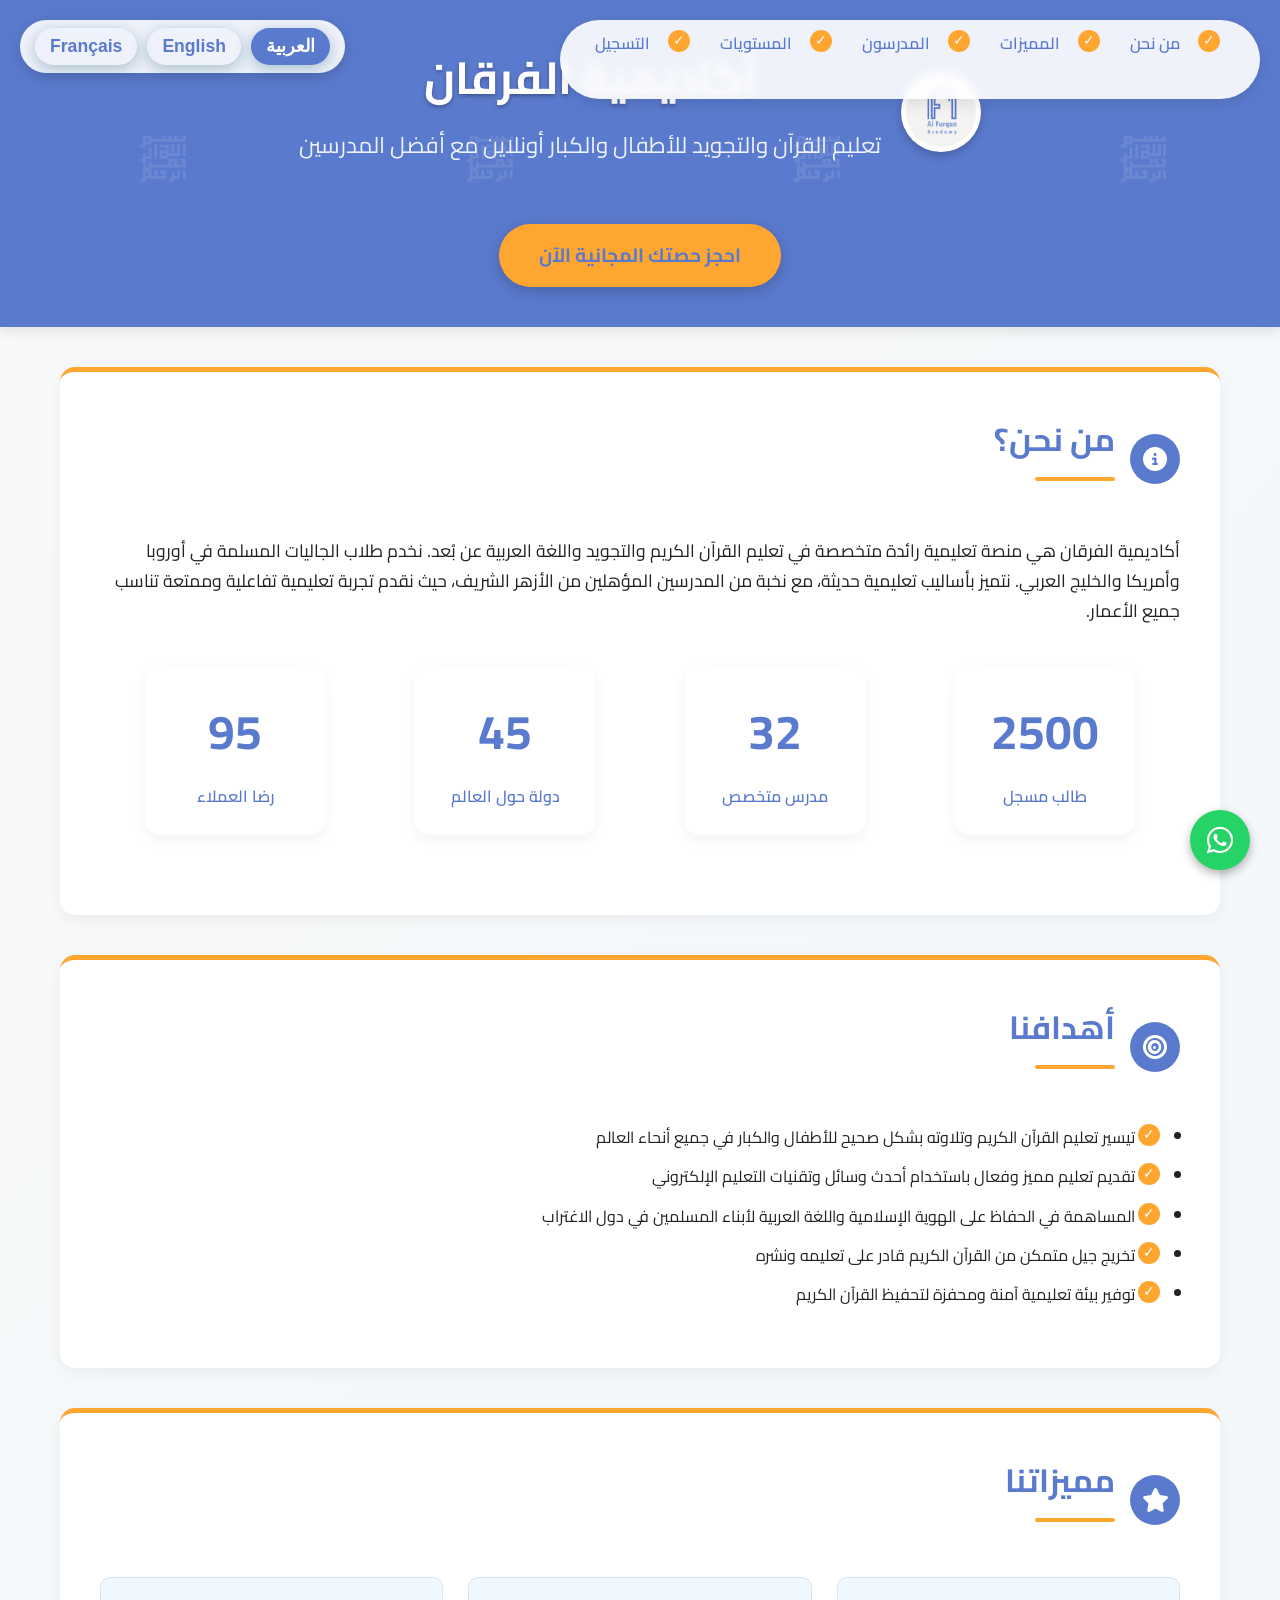
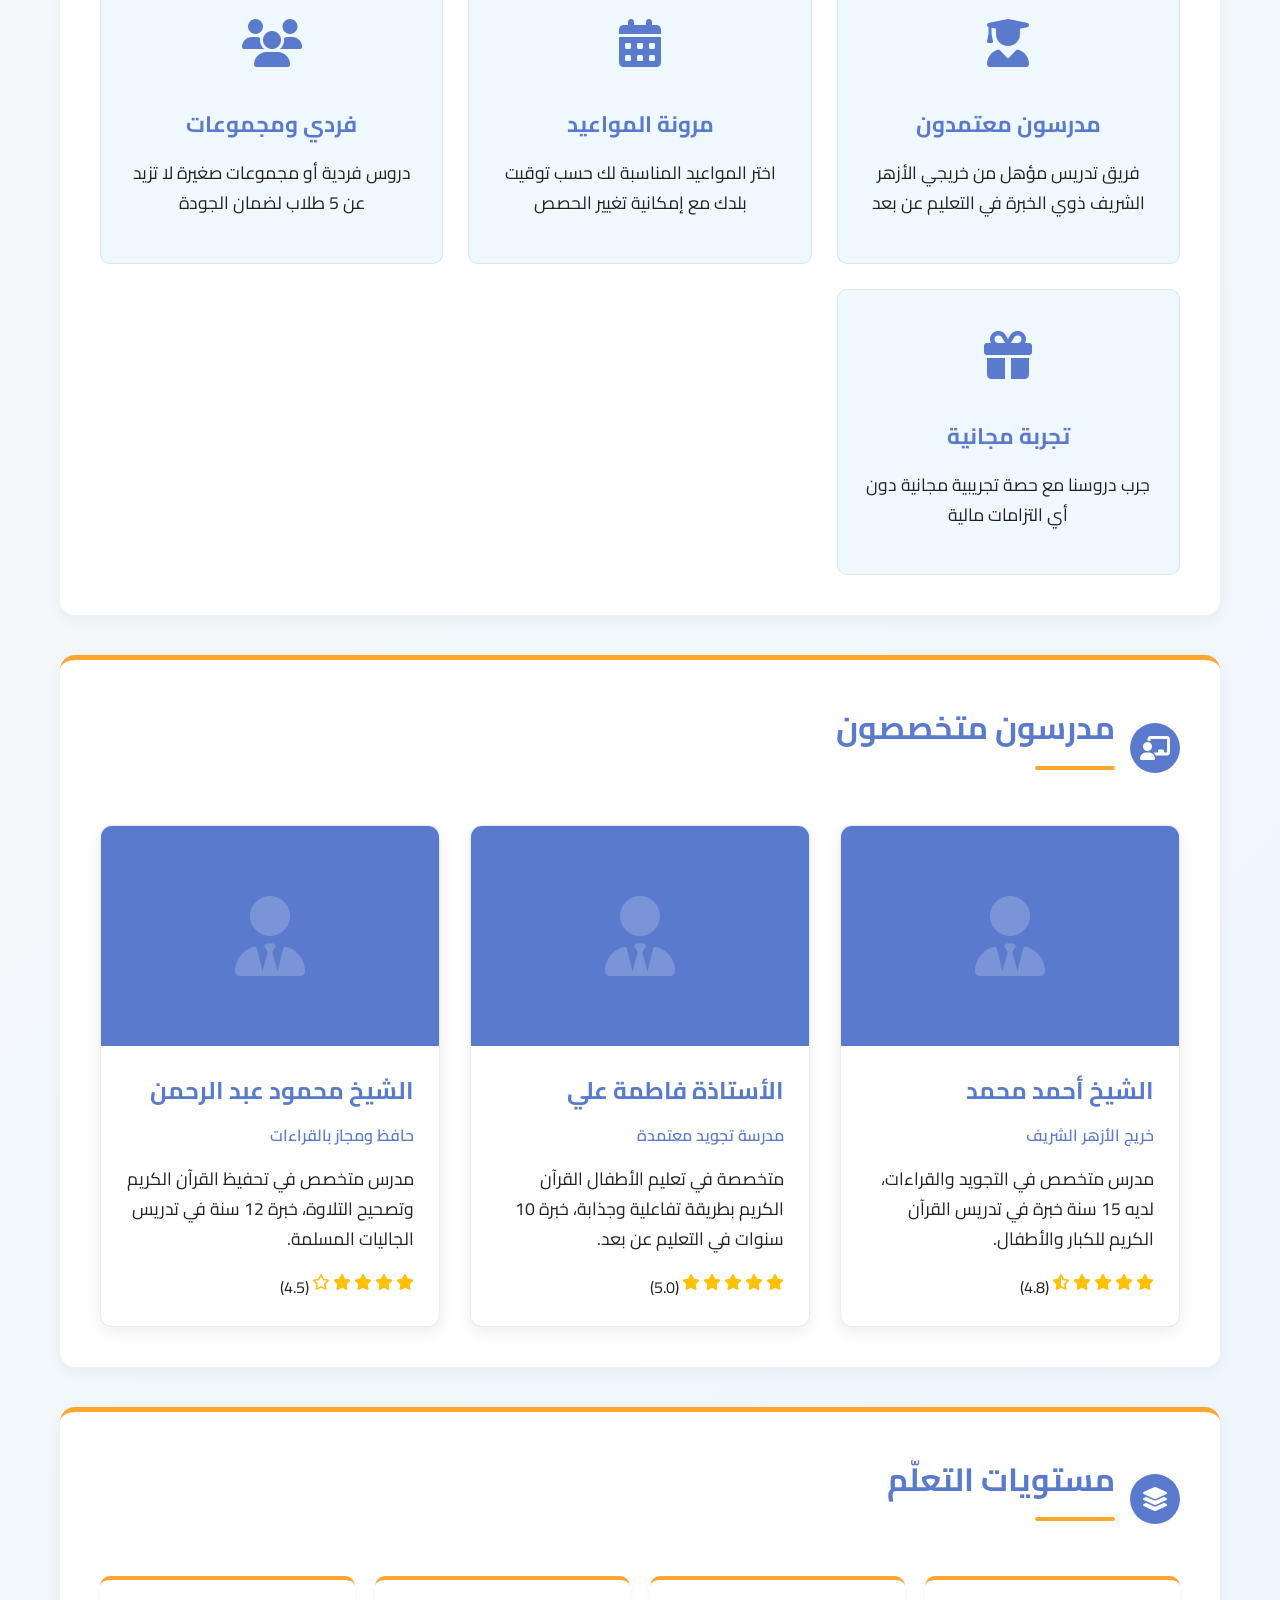
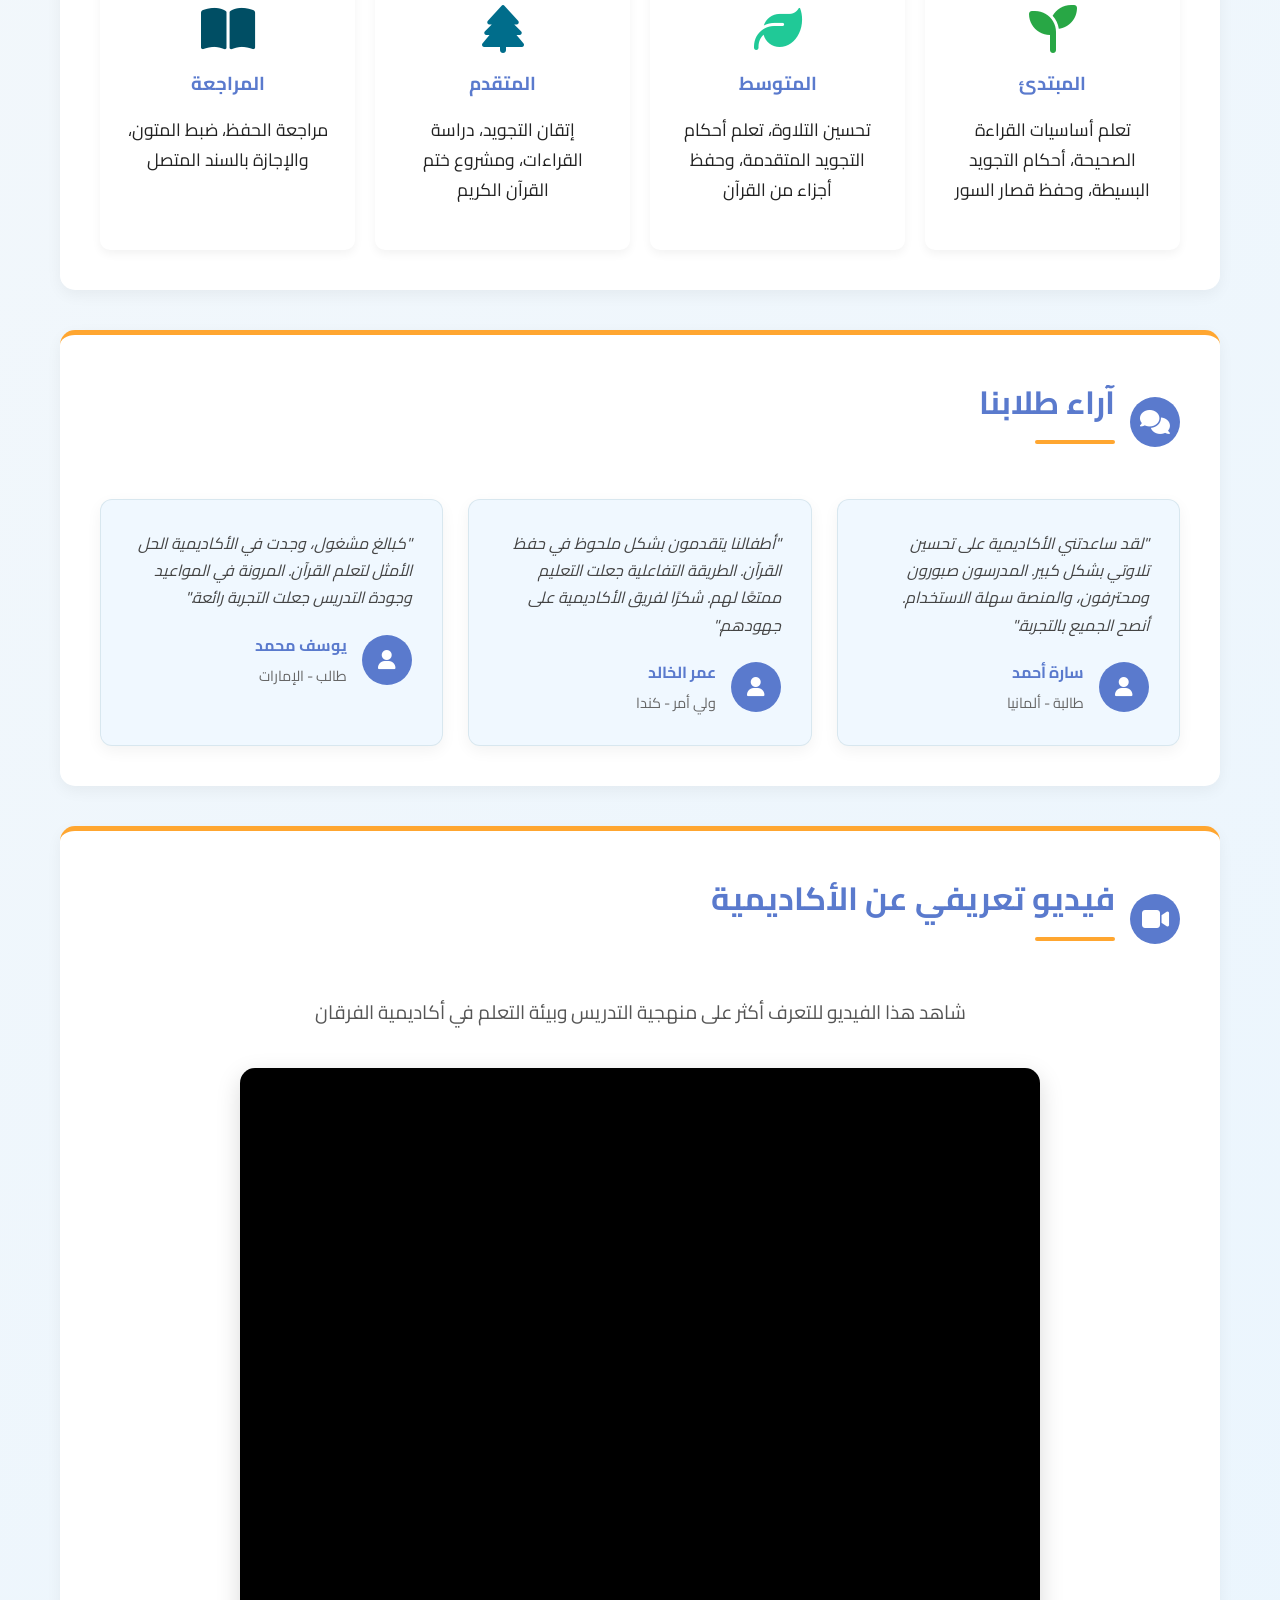
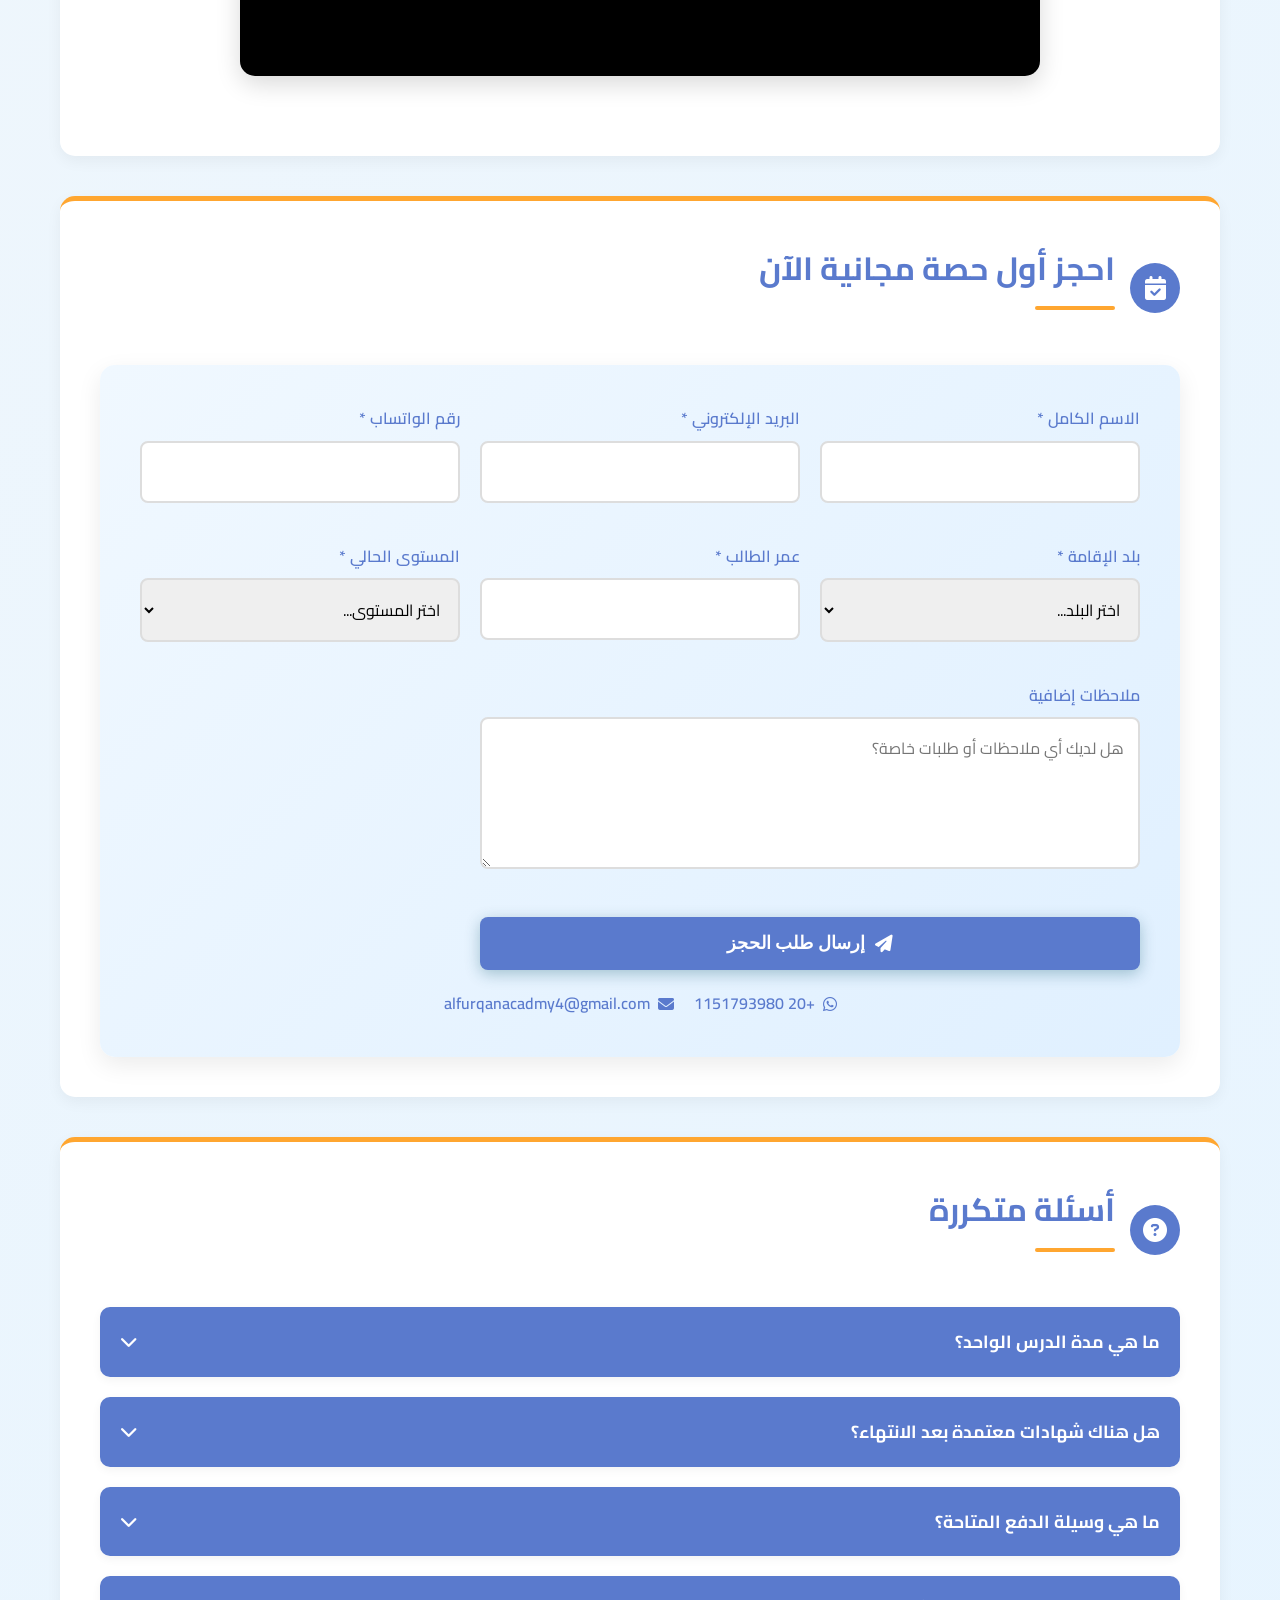
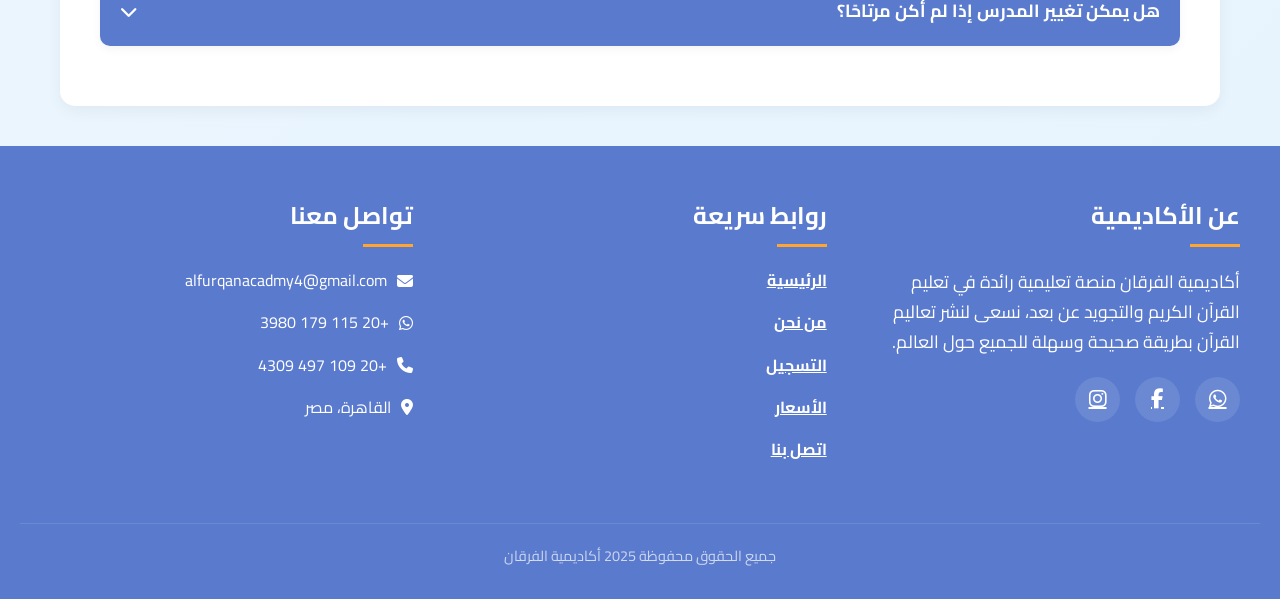
==== commit e5b136e5: "Update index.html" ====
--- a/index.html
+++ b/index.html
@@ -13,17 +13,6 @@
   <link rel="stylesheet" href="layout.css">
 </head>
 <body>
-  <!-- شاشة التحميل -->
-  <div class="loader" id="loader">
-    <div class="loader-logo">
-     <img src="logo.png" alt="أكاديمية الفرقان" class="loader-img">
-    </div>
-    <div class="loader-text" lang-key="loading">جاري التحميل...</div>
-    <div class="progress-bar">
-      <div class="progress-fill" id="loader-progress"></div>
-    </div>
-  </div>
-
   <!-- شريط التقدم في الأعلى -->
   <div class="progress-top" id="progressTop"></div>
 
@@ -309,7 +298,6 @@
         شاهد هذا الفيديو للتعرف أكثر على منهجية التدريس وبيئة التعلم في أكاديمية الفرقان
       </p>
       <div class="video-container">
-      []
         <iframe 
           src="فيديو.mp4?autoplay=1&mute=1&loop=1&playlist=فيديو.mp4" 
           title="فيديو تعريفي عن أكاديمية الفرقان"
@@ -508,7 +496,7 @@
   </footer>
 
   <script>
-    // ترجمة المحتوى للغات المختلفة - تم تحديث الترجمة هنا
+    // ترجمة المحتوى للغات المختلفة
     const translations = {
       ar: {
         "loading": "جاري التحميل...",
@@ -753,9 +741,9 @@
         "teacher3-desc": "Enseignant spécialisé dans la mémorisation du Coran et la correction de la récitation, avec 12 ans d'expérience dans l'enseignement des communautés musulmanes.",
         "levels-title": "Niveaux d'apprentissage",
         "level1-title": "Débutant",
-        "level1-desc": "Apprendre les bases de la lecture correcte, les règles simples du Tajweed et la mémorisation des sourates courtes",
+        "level1-desc": "Apprendre les bases de la lecture correcte، les règles simples du Tajweed et la mémorisation des sourates courtes",
         "level2-title": "Intermédiaire",
-        "level2-desc": "Améliorer la récitation, apprendre les règles avancées du Tajweed et mémoriser des parties du Coran",
+        "level2-desc": "Améliorer la récitation، apprendre les règles avancées du Tajweed et mémoriser des parties du Coran",
         "level3-title": "Avancé",
         "level3-desc": "Maîtriser le Tajweed, étudier les Qira'at et compléter le projet de mémorisation du Coran",
         "level4-title": "Révision",
@@ -1035,37 +1023,16 @@
       });
     });
 
-    // شاشة التحميل
+    // تهيئة الموقع عند التحميل - بدون شاشة تحميل
     window.addEventListener('load', () => {
-      const loader = document.getElementById('loader');
-      const progressBar = document.getElementById('loader-progress');
-      
-      // محاكاة التقدم
-      let progress = 0;
-      const interval = setInterval(() => {
-        progress += Math.random() * 10;
-        progressBar.style.width = Math.min(progress, 100) + '%';
-        
-        if (progress >= 100) {
-          clearInterval(interval);
-          setTimeout(() => {
-            loader.classList.add('hidden');
-            
-            // تشغيل الرسوم المتحركة للأقسام
-            document.querySelectorAll('.section').forEach(section => {
-              section.classList.add('animated');
-            });
-            
-            // التحقق مما إذا كان هناك فيديو
-            const videoIframe = document.querySelector('.video-container iframe');
-            if (videoIframe && videoIframe.src.includes('YOUR_VIDEO_ID')) {
-              document.querySelector('.video-placeholder').style.display = 'flex';
-            }
-          }, 500);
-        }
-      }, 200);
-      
-      // عداد الأرقام
+      // تشغيل الرسوم المتحركة للأقسام مباشرة
+      document.querySelectorAll('.section').forEach((section, index) => {
+        setTimeout(() => {
+          section.classList.add('animated');
+        }, index * 200);
+      });
+      
+      // تشغيل عداد الأرقام مباشرة
       function animateCounter(id, target, duration) {
         const element = document.getElementById(id);
         let start = 0;
@@ -1082,12 +1049,13 @@
         }, 16);
       }
       
+      // تشغيل العدادات مع تأخير بسيط
       setTimeout(() => {
         animateCounter('students-counter', 2500, 2000);
         animateCounter('teachers-counter', 32, 1500);
         animateCounter('countries-counter', 45, 1800);
         animateCounter('satisfaction-counter', 95, 2200);
-      }, 1000);
+      }, 500);
     });
     
     // التنقل السلس
@@ -1114,4 +1082,4 @@
     });
   </script>
 </body>
-</html>+</html>
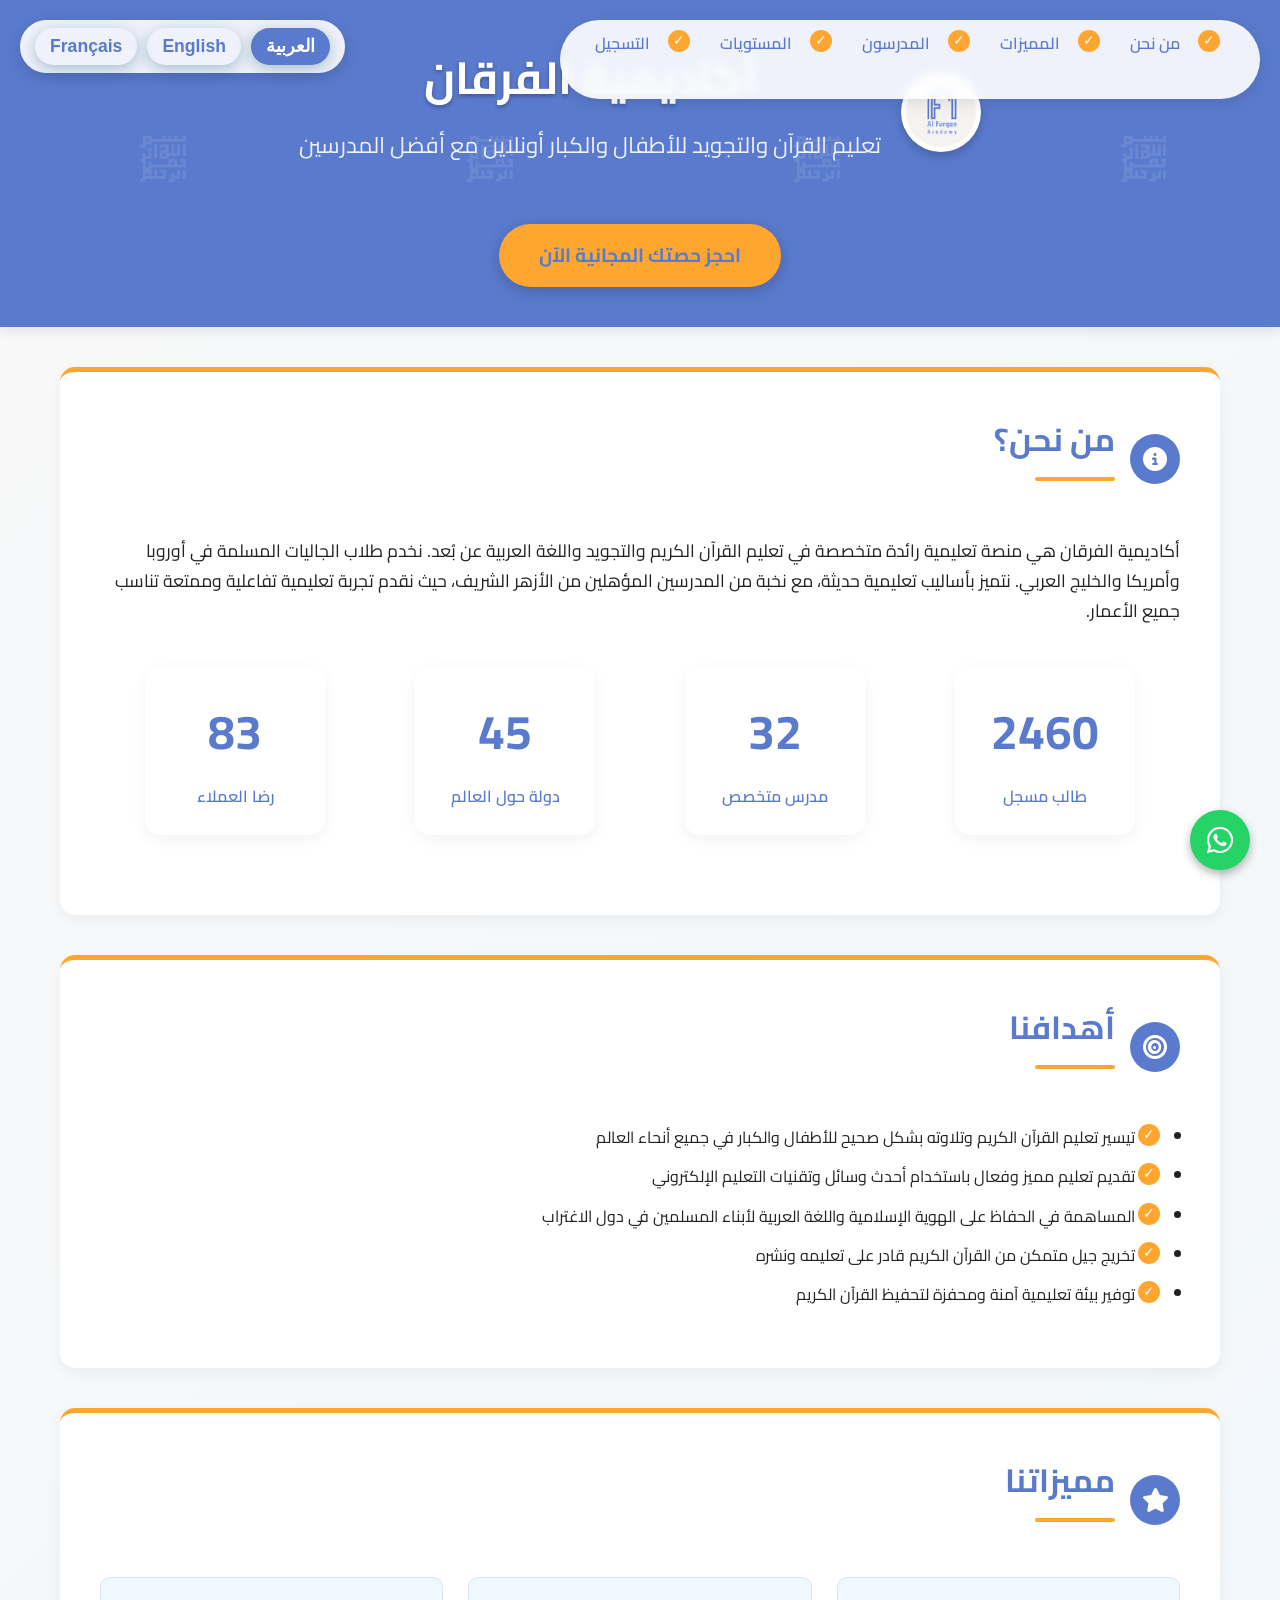
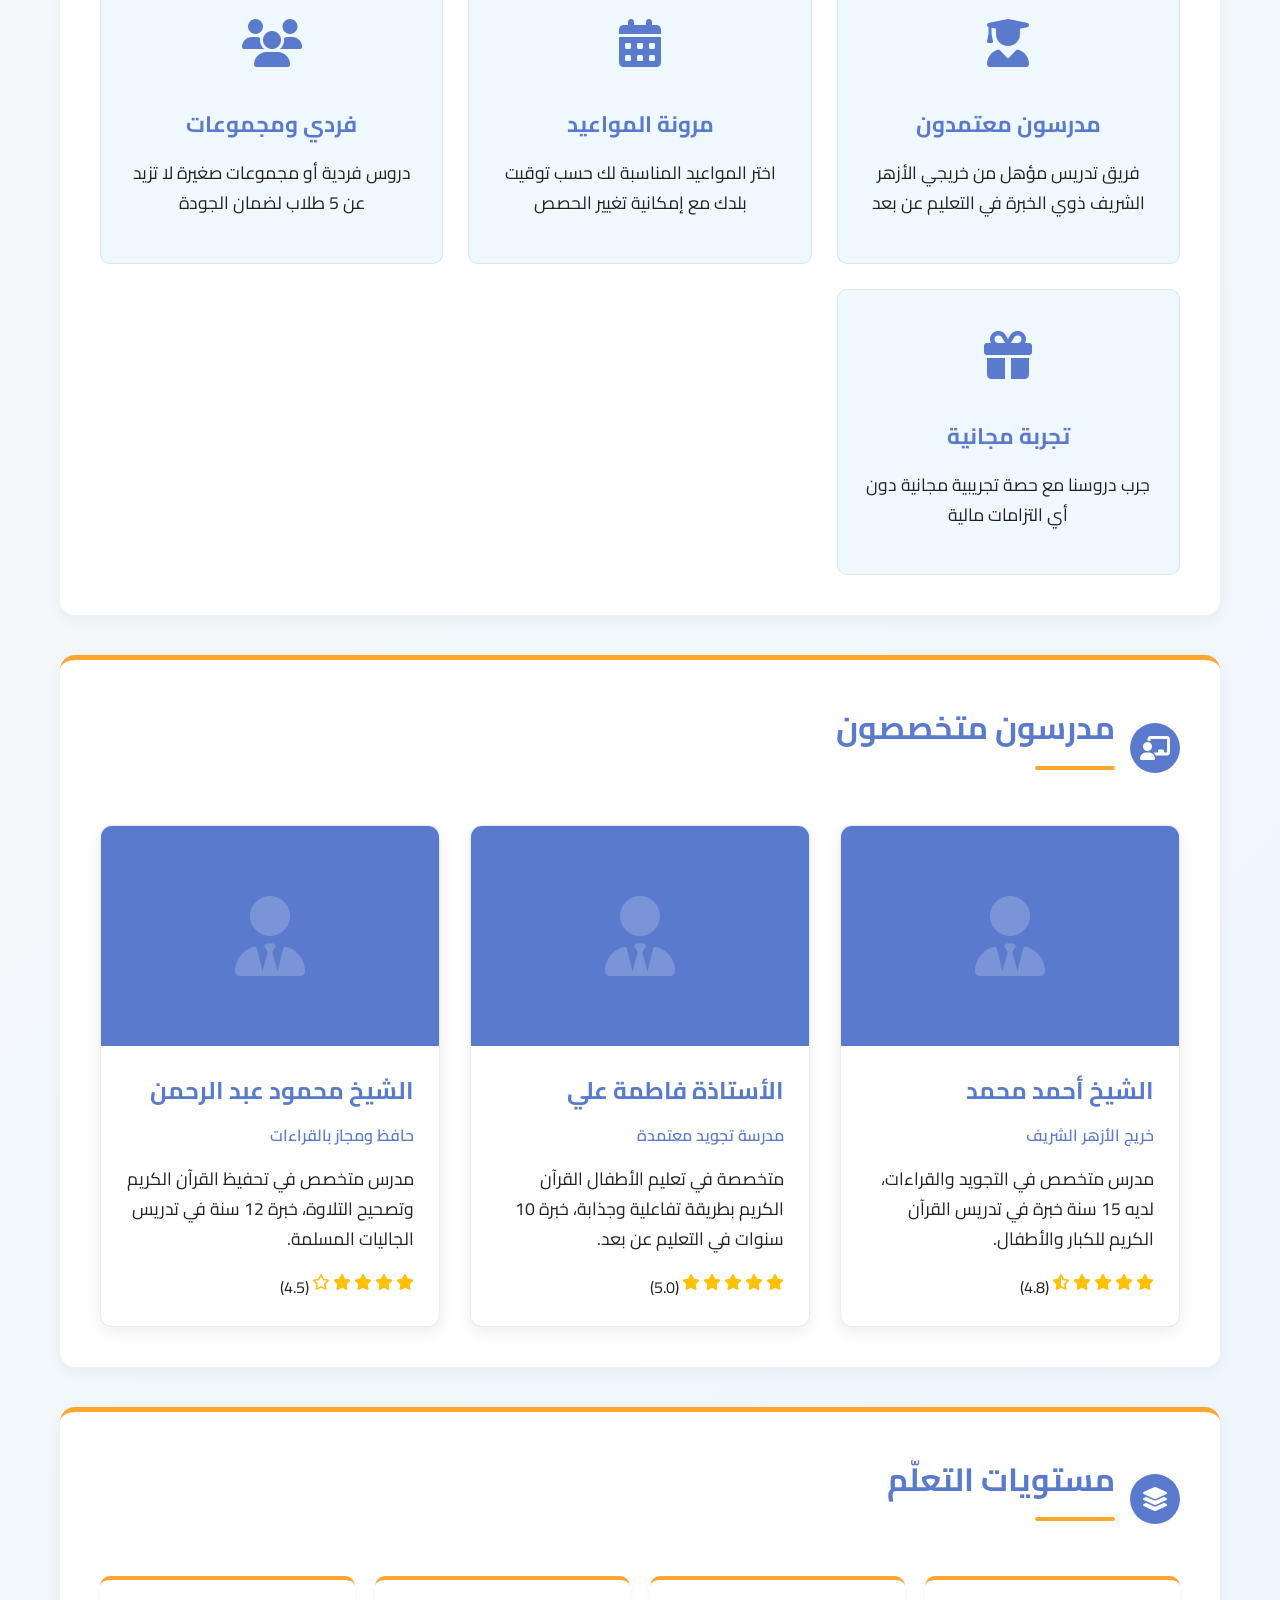
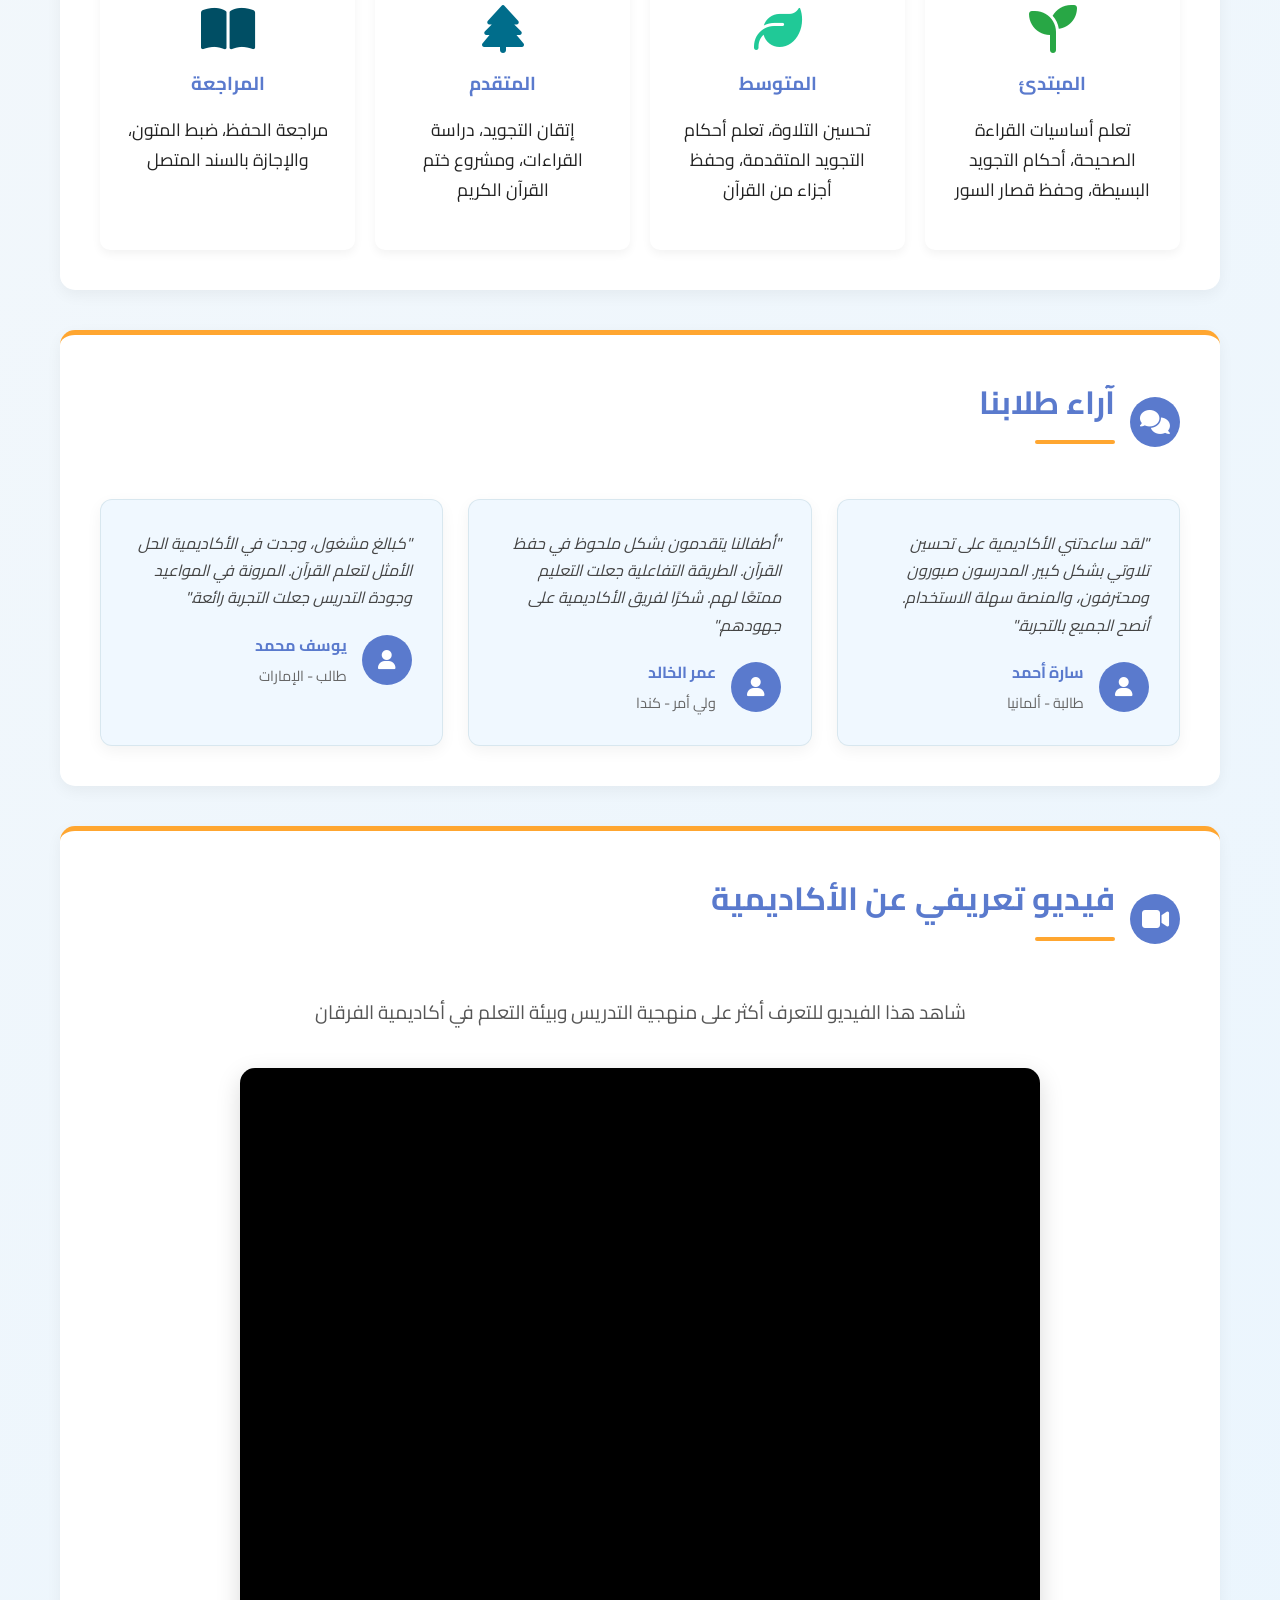
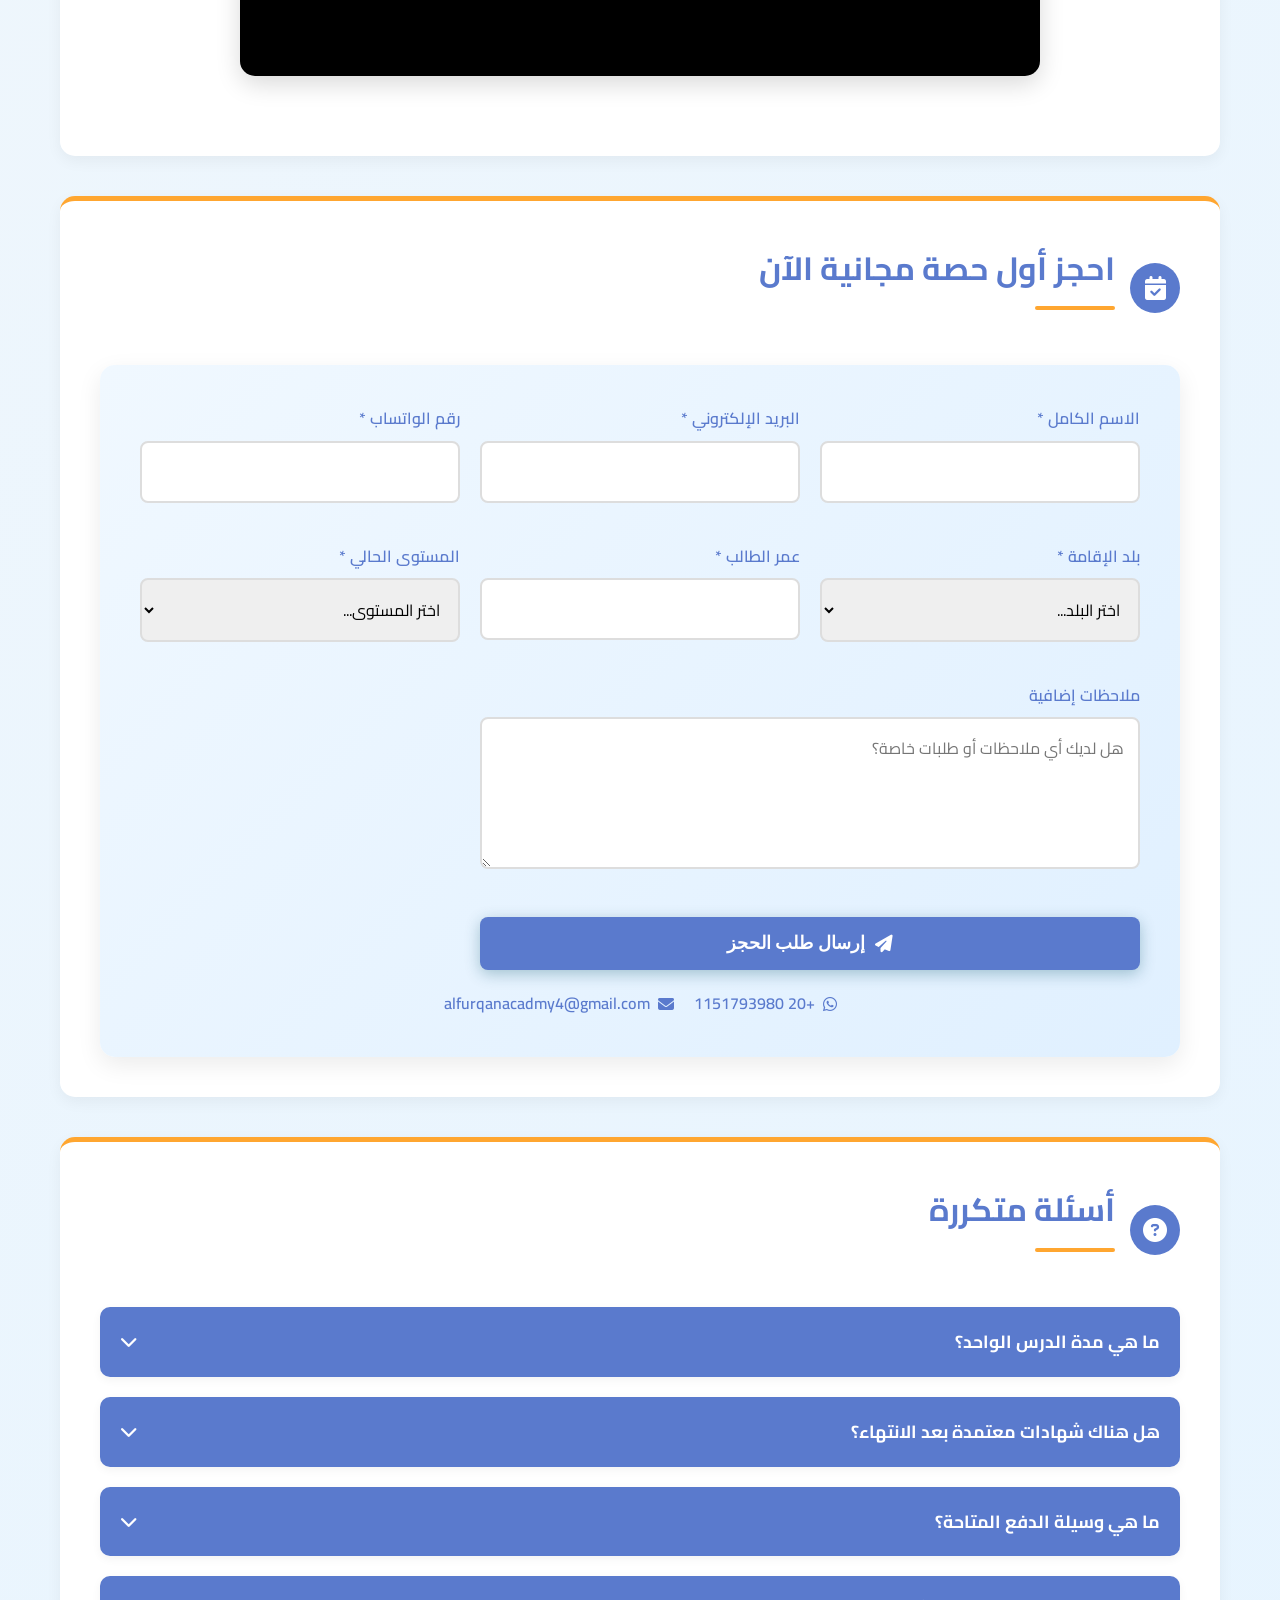
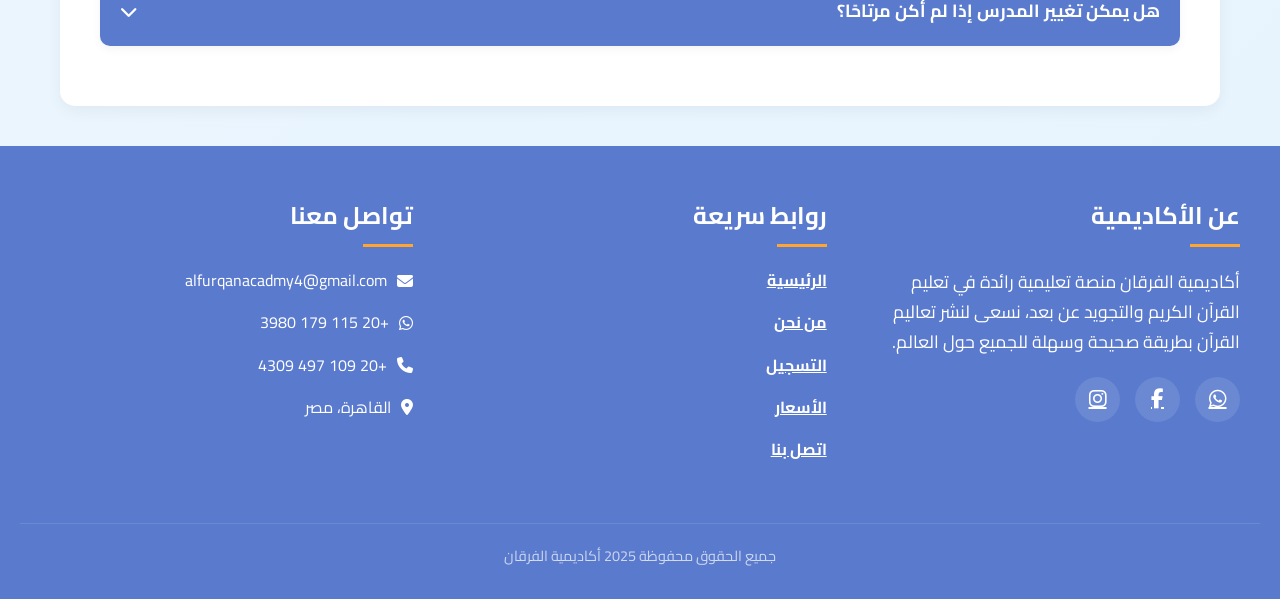
==== commit 9a1afef7: "Update index.html" ====
--- a/index.html
+++ b/index.html
@@ -354,13 +354,28 @@
             <label for="country" lang-key="form-country">بلد الإقامة *</label>
             <select id="country" name="country" required>
               <option value="" lang-key="form-country-placeholder">اختر البلد...</option>
-              <option value="germany" lang-key="country1">ألمانيا</option>
+               <option value="germany" lang-key="country1">ألمانيا</option>
               <option value="canada" lang-key="country2">كندا</option>
               <option value="usa" lang-key="country3">الولايات المتحدة</option>
               <option value="uk" lang-key="country4">بريطانيا</option>
               <option value="uae" lang-key="country5">الإمارات</option>
               <option value="saudi" lang-key="country6">السعودية</option>
-              <option value="other" lang-key="country7">دول أخرى</option>
+              <option value="Lebanon" lang-key="country7">لبنان</option>
+              <option value="Kuwait " lang-key="country8">الكويت</option>
+              <option value="Bahrain " lang-key="country9">البحرين</option>
+              <option value="Jordan" lang-key="country10">الاردن</option>
+              <option value="Morocco" lang-key="country11">المغرب</option>
+              <option value="Oman" lang-key="country12">سلطنة عمان</option>
+              <option value="Qatar" lang-key="country13">قطر</option>
+              <option value="Turkey" lang-key="country14">تركيا</option>
+              <option value="Russia" lang-key="country15">روسيا</option>
+              <option value="Australia " lang-key="country16">استراليا</option>
+              <option value="Greece " lang-key="country17">اليونان</option>
+              <option value="France " lang-key="country18">فرنسا</option>
+              <option value="Italy " lang-key="country19">ايطاليا</option>
+              <option value="South Korea " lang-key="country20">كوريا الجنوبية</option>
+              <option value="Egypt" lang-key="country21"> مصر</option>
+              <option value="other" lang-key="country22">دول أخرى</option>
             </select>
             <div class="error-message" id="country-error">الرجاء اختيار بلد الإقامة</div>
           </div>
@@ -564,7 +579,22 @@
         "country4": "بريطانيا",
         "country5": "الإمارات",
         "country6": "السعودية",
-        "country7": "دول أخرى",
+        "country7": "لبنان",
+        "country8": "الكويت",
+        "country9": "البحرين",
+        "country10": "الاردن",
+        "country11": "المغرب",
+        "country12": "سلطنة عمان",
+        "country13": "قطر",
+        "country14": "تركيا",
+        "country15": "روسيا",
+        "country16": "استراليا",
+        "country17": "اليونان",
+        "country18": "فرنسا",
+        "country19": "ايطاليا",
+        "country20": "كوريا الجنوبية",
+        "country21": "مصر",
+        "country22": "دول أخرى",
         "form-age": "عمر الطالب *",
         "form-level": "المستوى الحالي *",
         "form-level-placeholder": "اختر المستوى...",
@@ -668,7 +698,22 @@
         "country4": "United Kingdom",
         "country5": "UAE",
         "country6": "Saudi Arabia",
-        "country7": "Other Countries",
+        "country7": "Lebanon",
+        "country8": "Kuwait ",
+        "country9": "Bahrain ",
+        "country10": "Jordan",
+        "country11": "Morocco",
+        "country12": " Oman",
+        "country13": "Qatar",
+        "country14": "Turkey",
+        "country15": "Russia",
+        "country16": "Australia ",
+        "country17": "Greece ",
+        "country18": "France ",
+        "country19": "Italy ",
+        "country20": " South Korea",
+        "country21": "Egypt",
+        "country22": "Other Countries",
         "form-age": "Student Age *",
         "form-level": "Current Level *",
         "form-level-placeholder": "Select Level...",
@@ -772,7 +817,22 @@
         "country4": "Royaume-Uni",
         "country5": "Émirats Arabes Unis",
         "country6": "Arabie Saoudite",
-        "country7": "Autres pays",
+        "country7": "Liban ",
+        "country8": "Koweït ",
+        "country9": "Bahreïn ",
+        "country10": "Jordanie ",
+        "country11": " Maroc",
+        "country12": "Oman ",
+        "country13": "Qatar ",
+        "country14": "Turquie ",
+        "country15": "Russie",
+        "country16": "Australie ",
+        "country17": "Grèce ",
+        "country18": "France ",
+        "country19": "Italie ",
+        "country20": "Corée du Sud ",
+        "country21": "Égypte ",
+        "country22": "Autres pays", 
         "form-age": "Âge de l'étudiant *",
         "form-level": "Niveau actuel *",
         "form-level-placeholder": "Sélectionnez un niveau...",
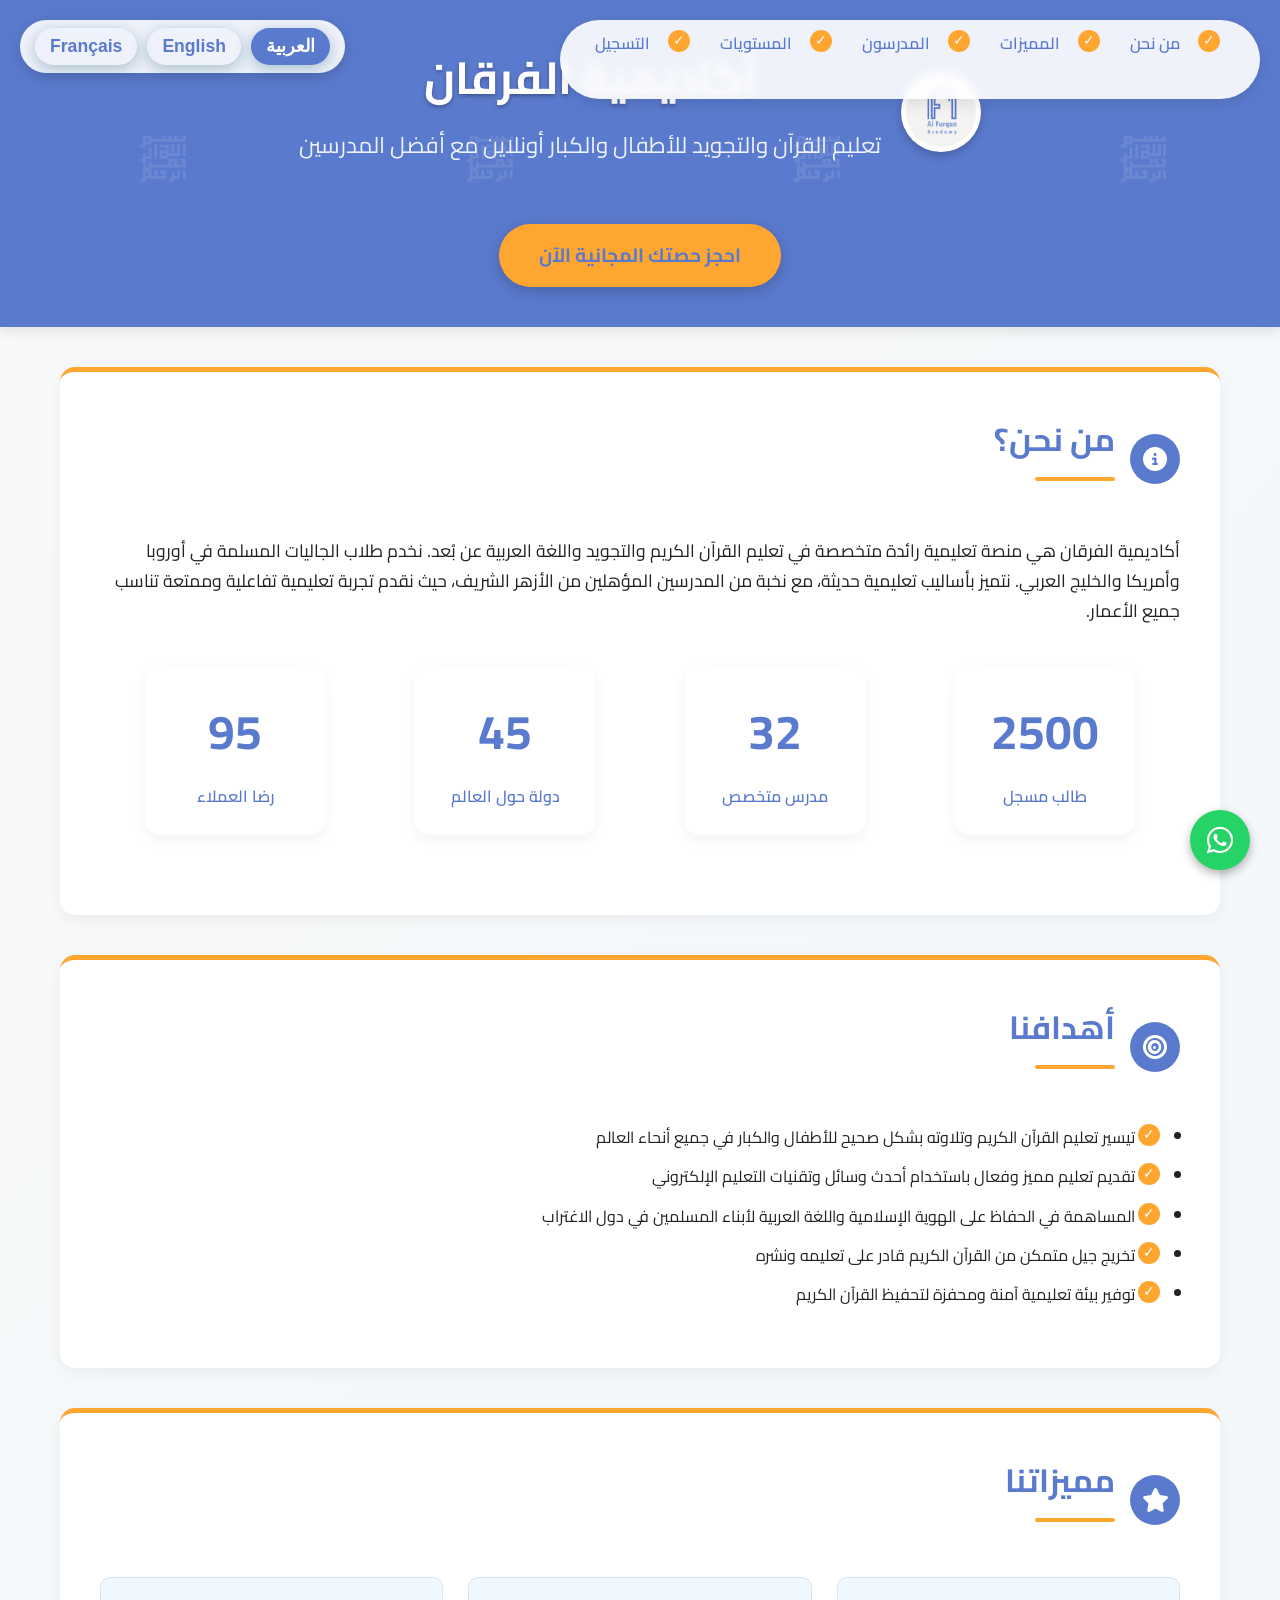
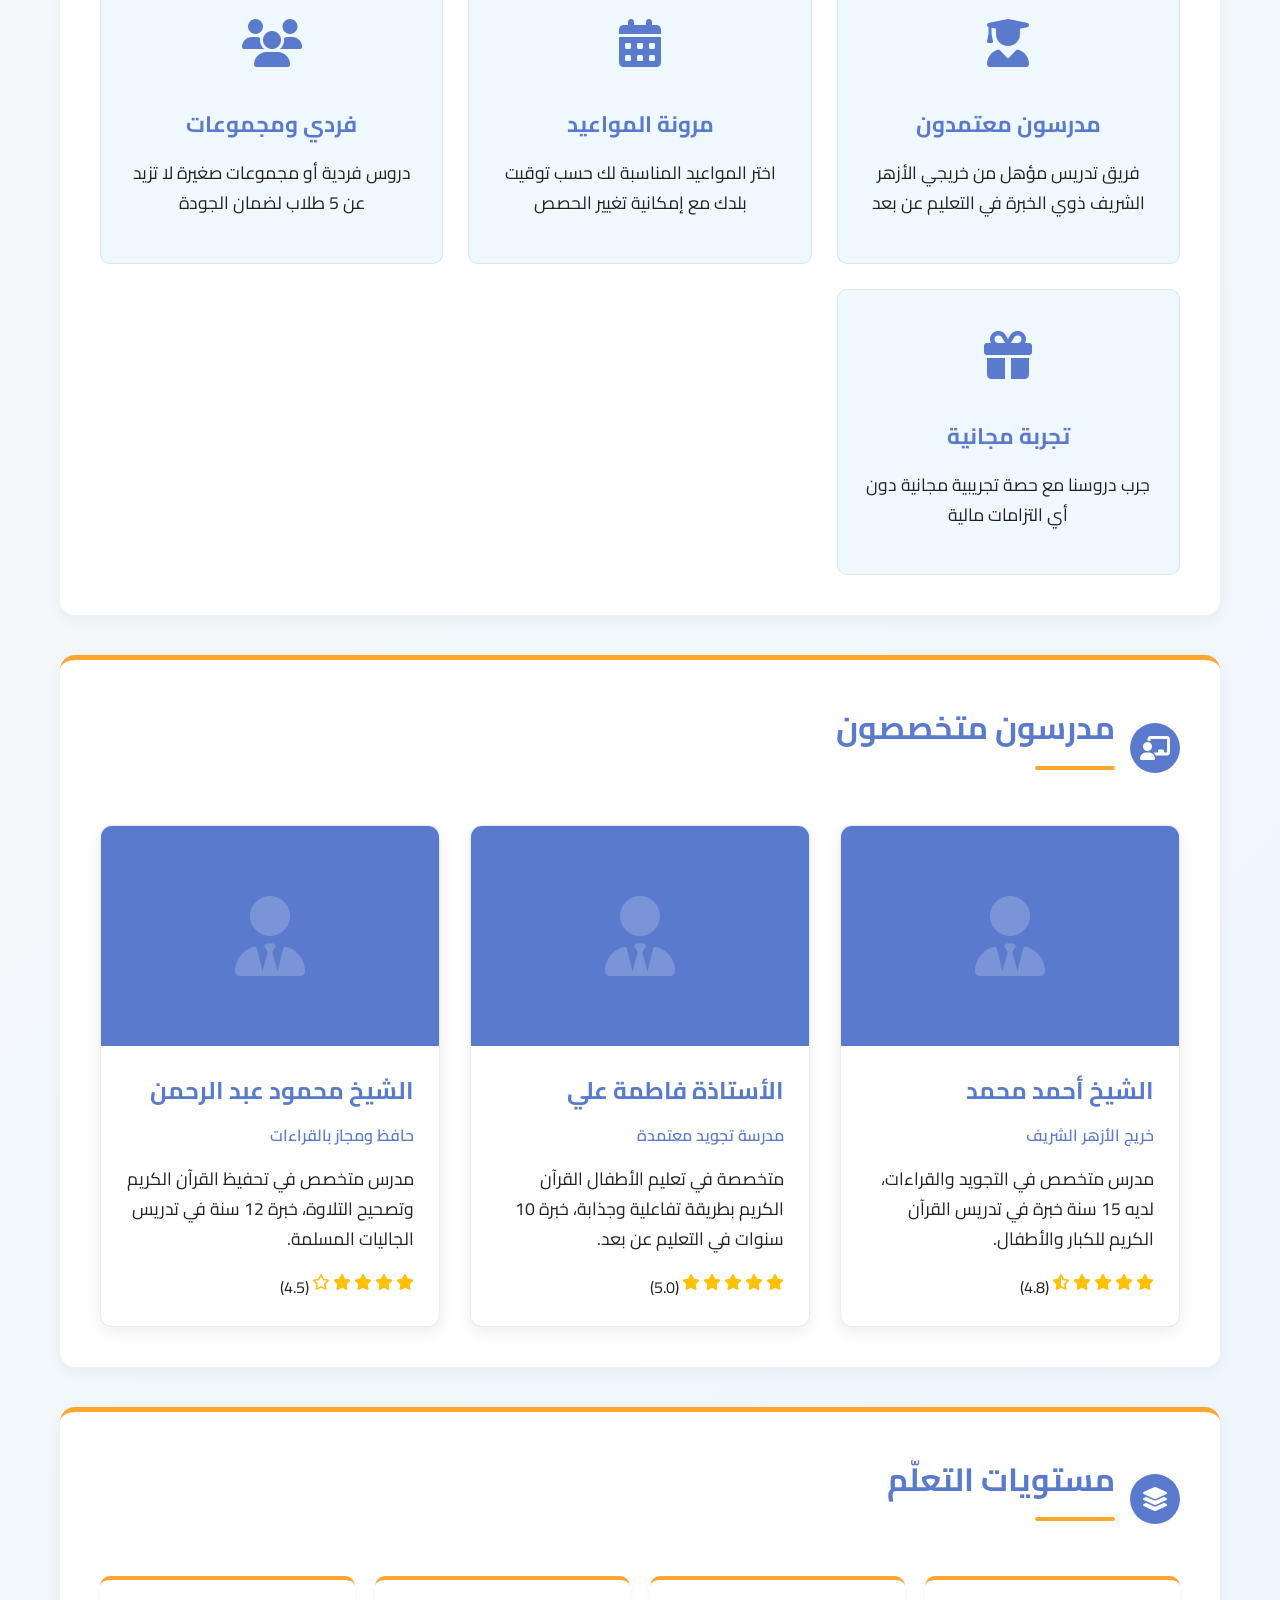
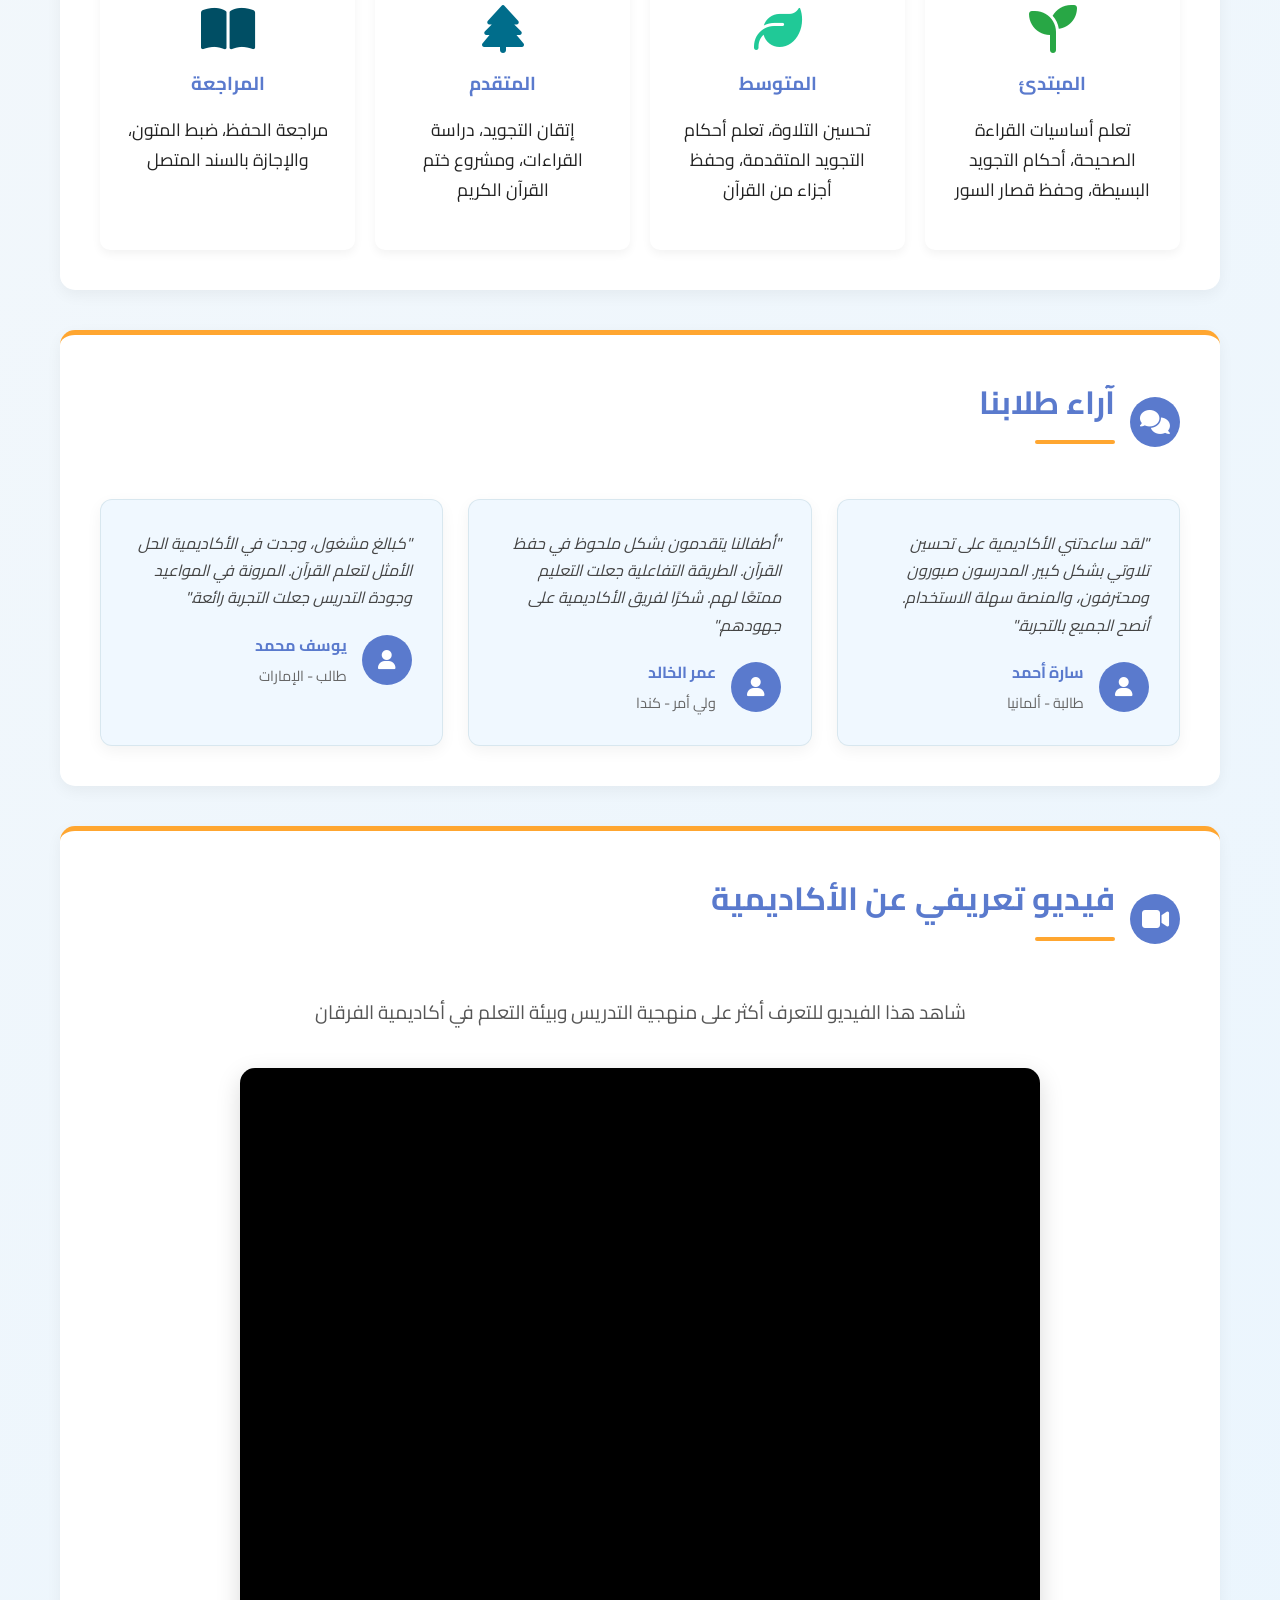
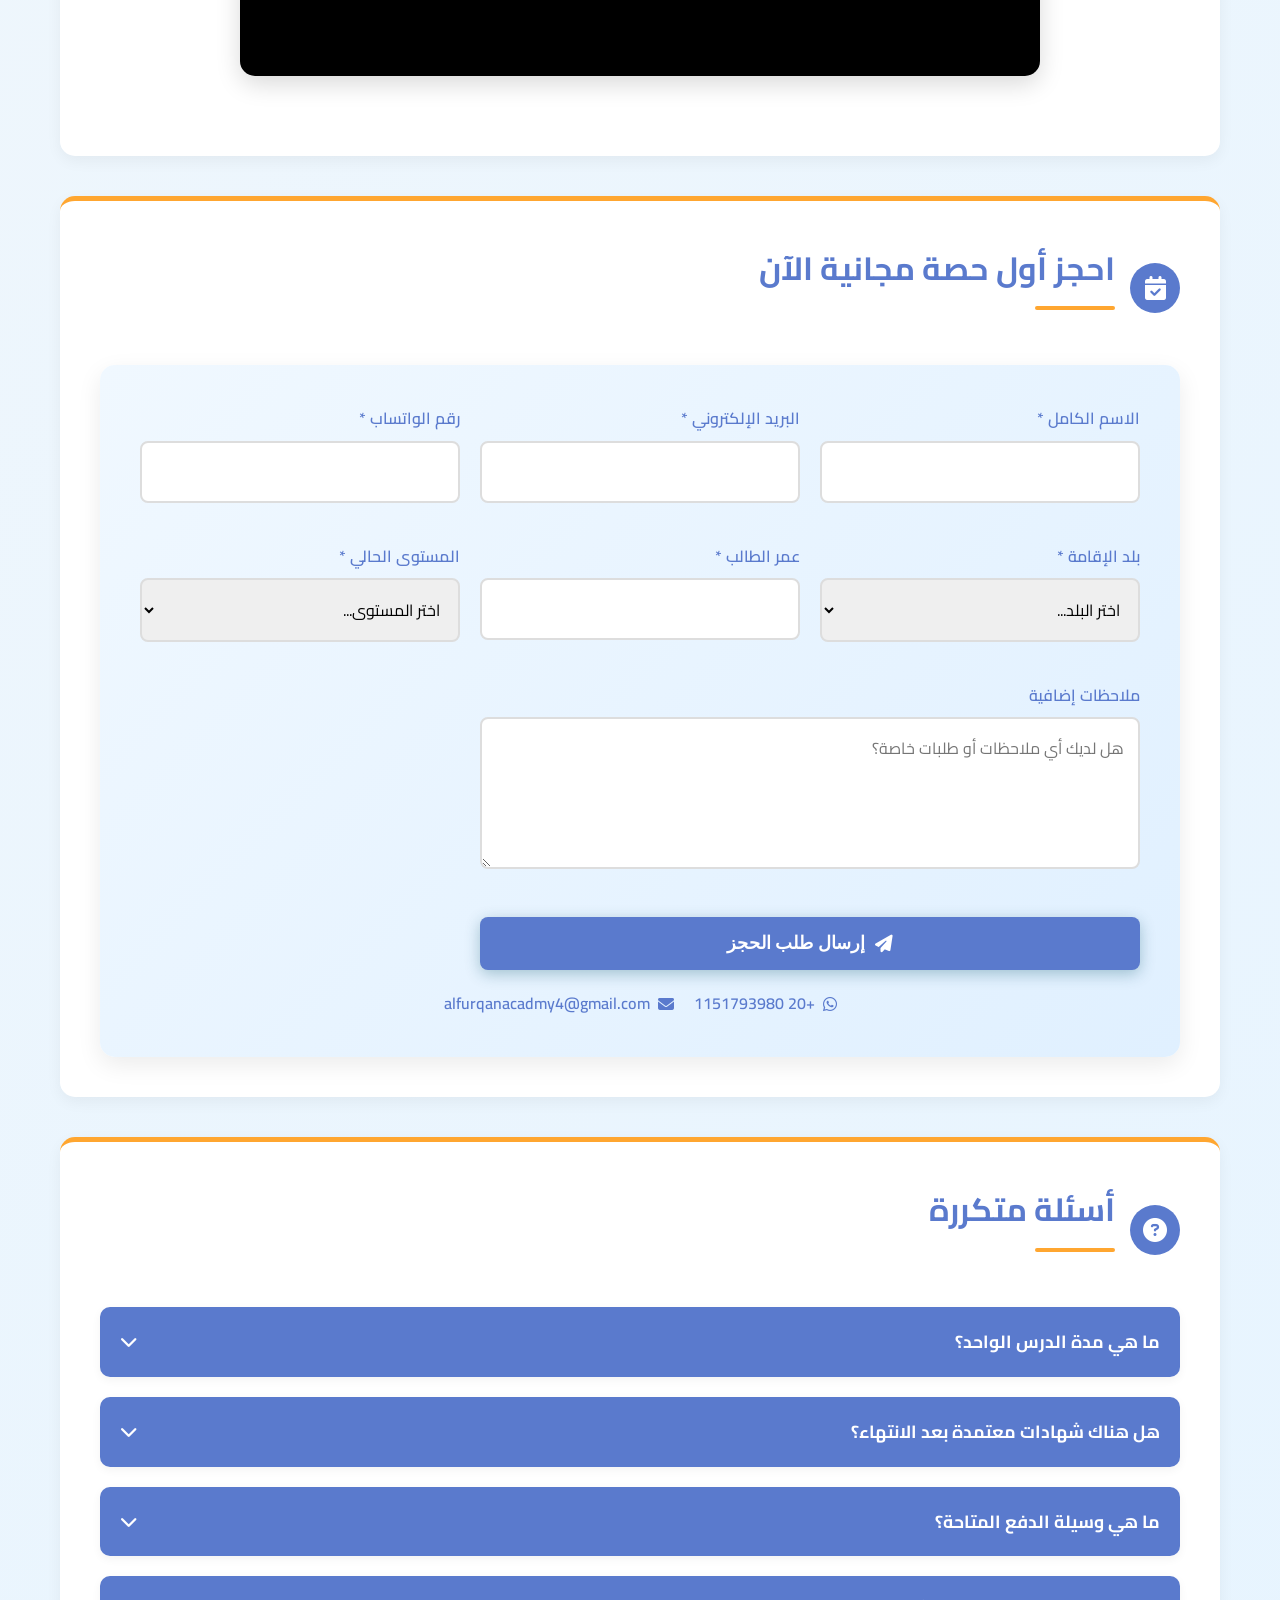
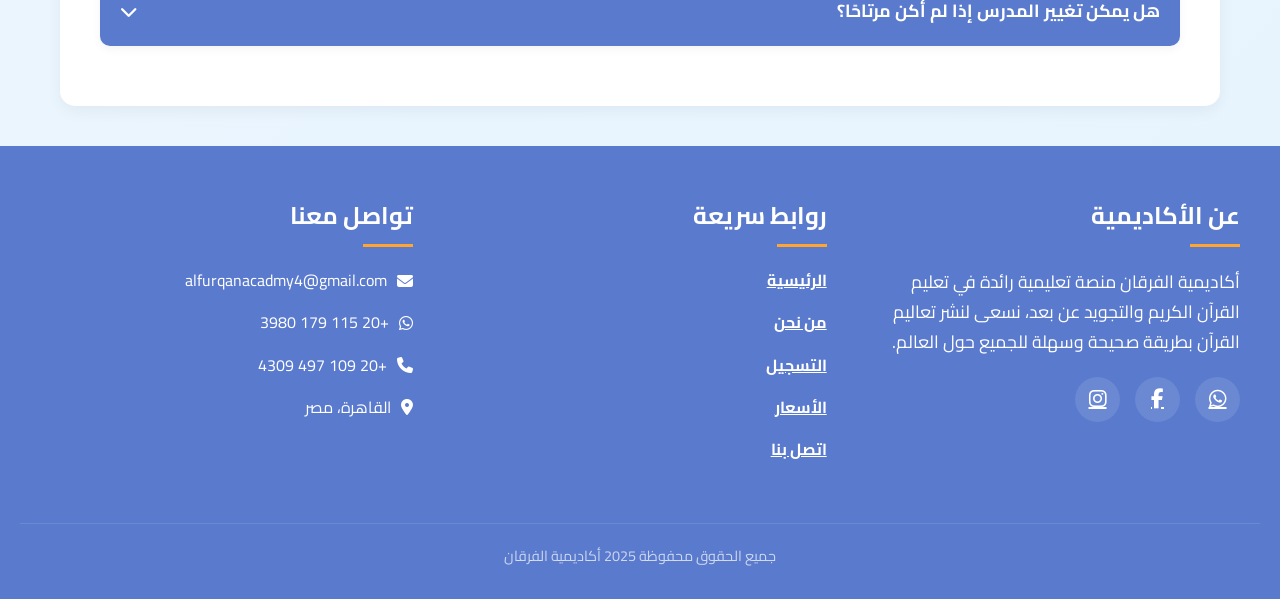
==== commit b8ec31cf: "Update index.html" ====
--- a/index.html
+++ b/index.html
@@ -375,7 +375,8 @@
               <option value="Italy " lang-key="country19">ايطاليا</option>
               <option value="South Korea " lang-key="country20">كوريا الجنوبية</option>
               <option value="Egypt" lang-key="country21"> مصر</option>
-              <option value="other" lang-key="country22">دول أخرى</option>
+              <option value="Algeria" lang-key="country22"> الجزائر</option>
+              <option value="other" lang-key="country23">دول أخرى</option>
             </select>
             <div class="error-message" id="country-error">الرجاء اختيار بلد الإقامة</div>
           </div>
@@ -594,7 +595,8 @@
         "country19": "ايطاليا",
         "country20": "كوريا الجنوبية",
         "country21": "مصر",
-        "country22": "دول أخرى",
+        "country22": "الجزائر",
+        "country23": "دول أخرى",
         "form-age": "عمر الطالب *",
         "form-level": "المستوى الحالي *",
         "form-level-placeholder": "اختر المستوى...",
@@ -713,7 +715,8 @@
         "country19": "Italy ",
         "country20": " South Korea",
         "country21": "Egypt",
-        "country22": "Other Countries",
+        "country22": "Algeria",
+        "country23": "Other Countries",
         "form-age": "Student Age *",
         "form-level": "Current Level *",
         "form-level-placeholder": "Select Level...",
@@ -832,7 +835,8 @@
         "country19": "Italie ",
         "country20": "Corée du Sud ",
         "country21": "Égypte ",
-        "country22": "Autres pays", 
+        "country22": "Algérie ",
+        "country23": "Autres pays", 
         "form-age": "Âge de l'étudiant *",
         "form-level": "Niveau actuel *",
         "form-level-placeholder": "Sélectionnez un niveau...",
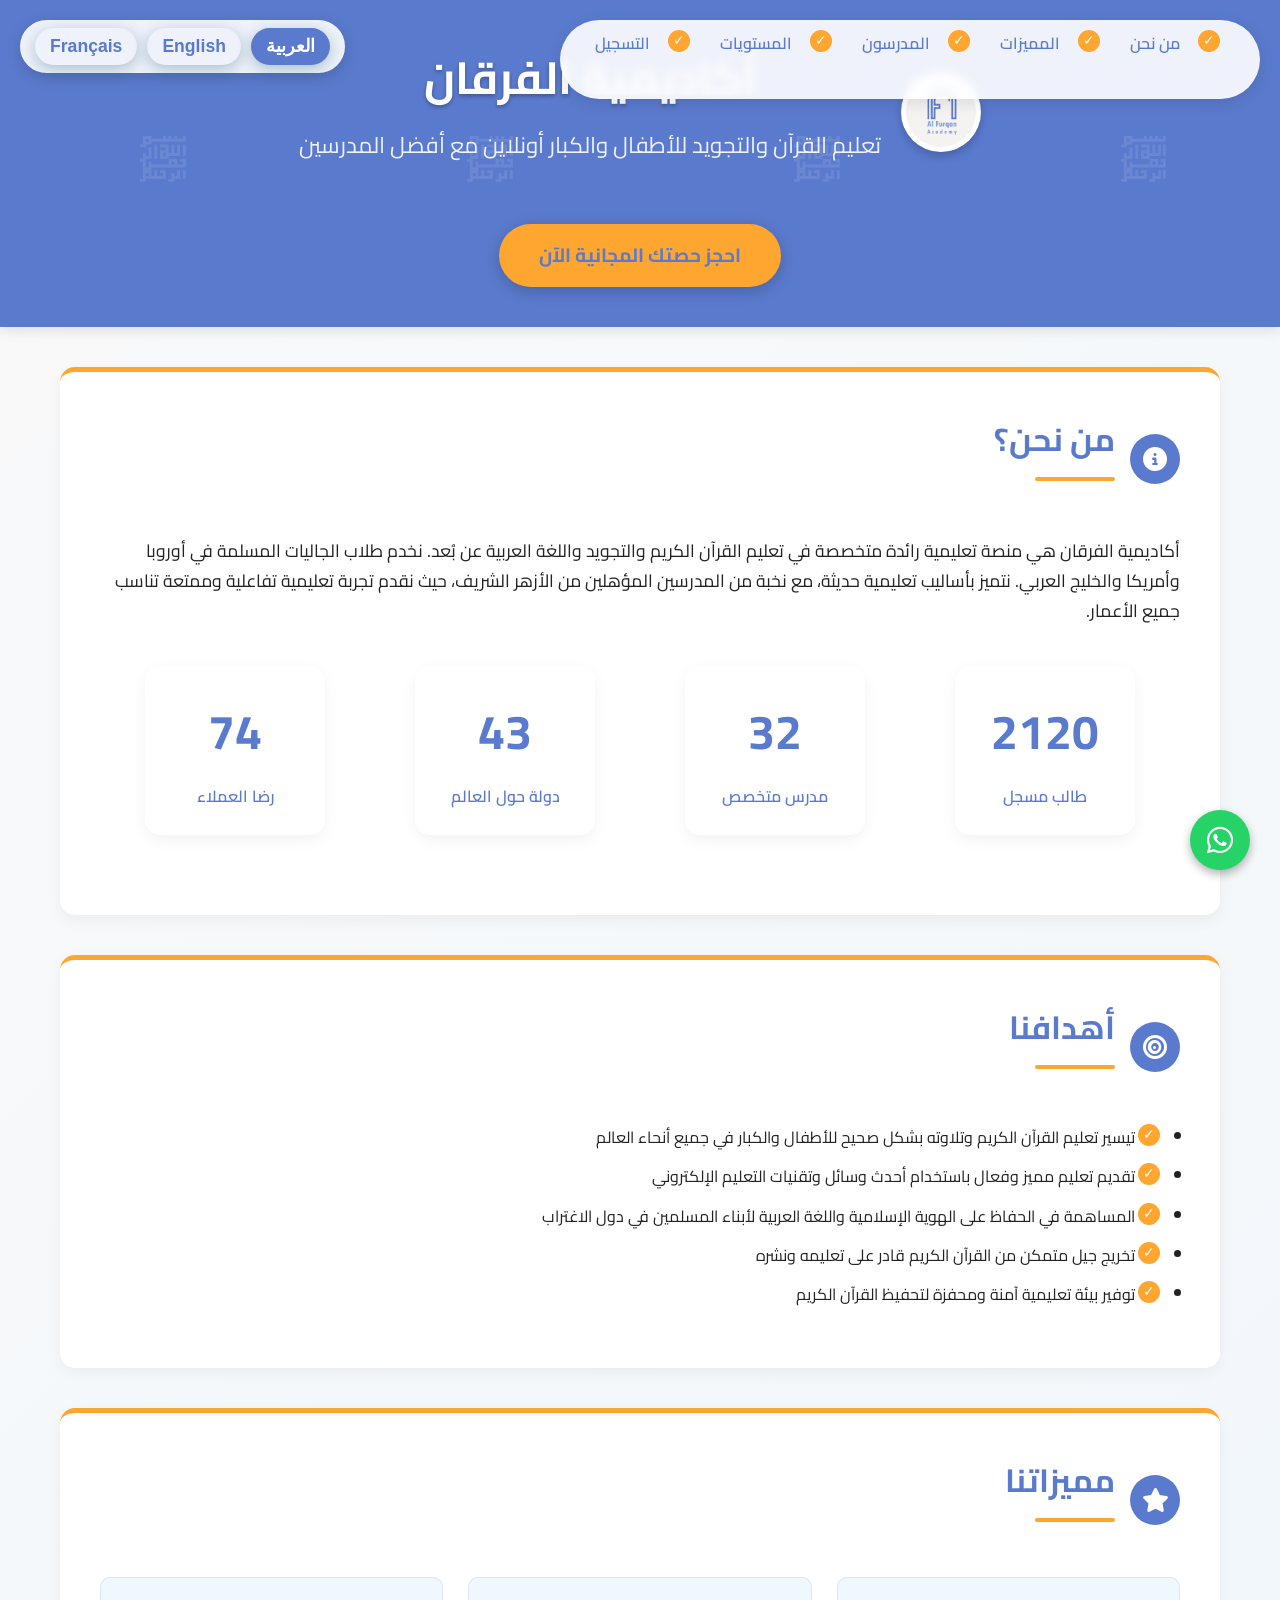
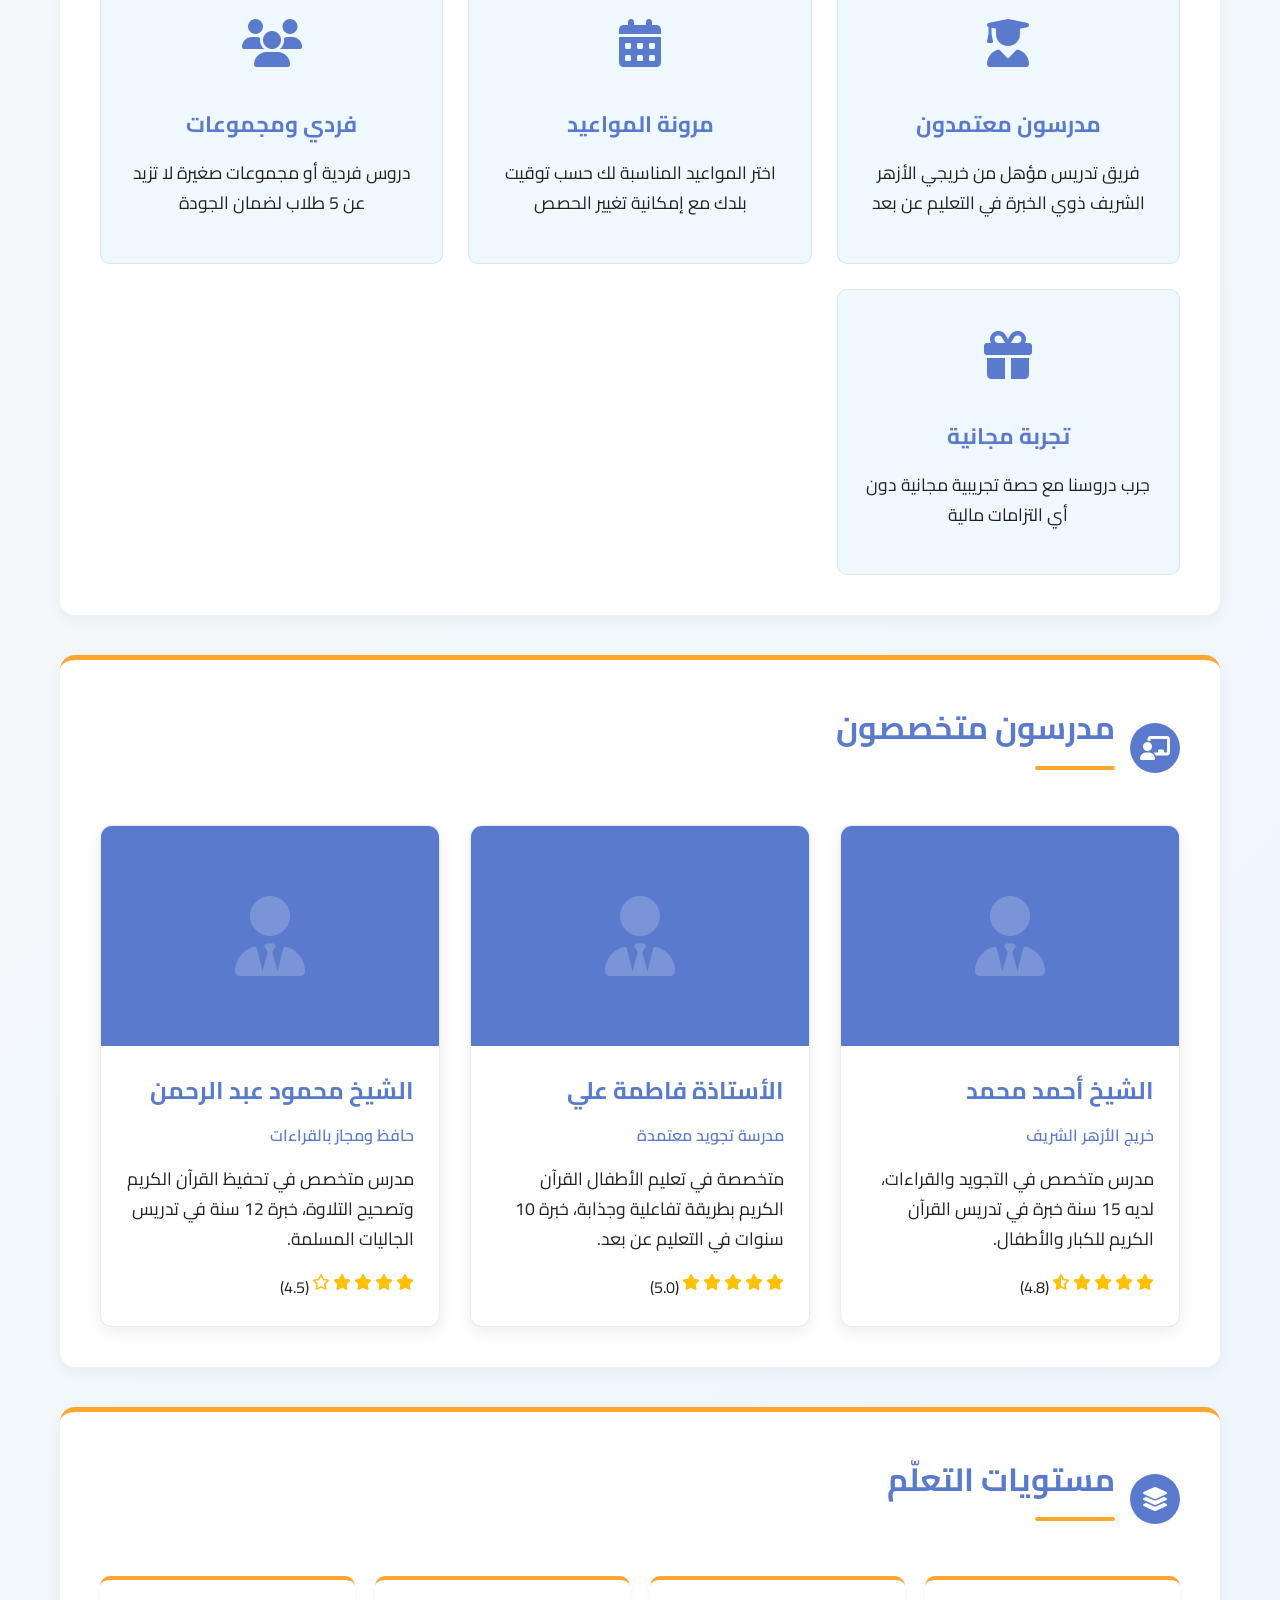
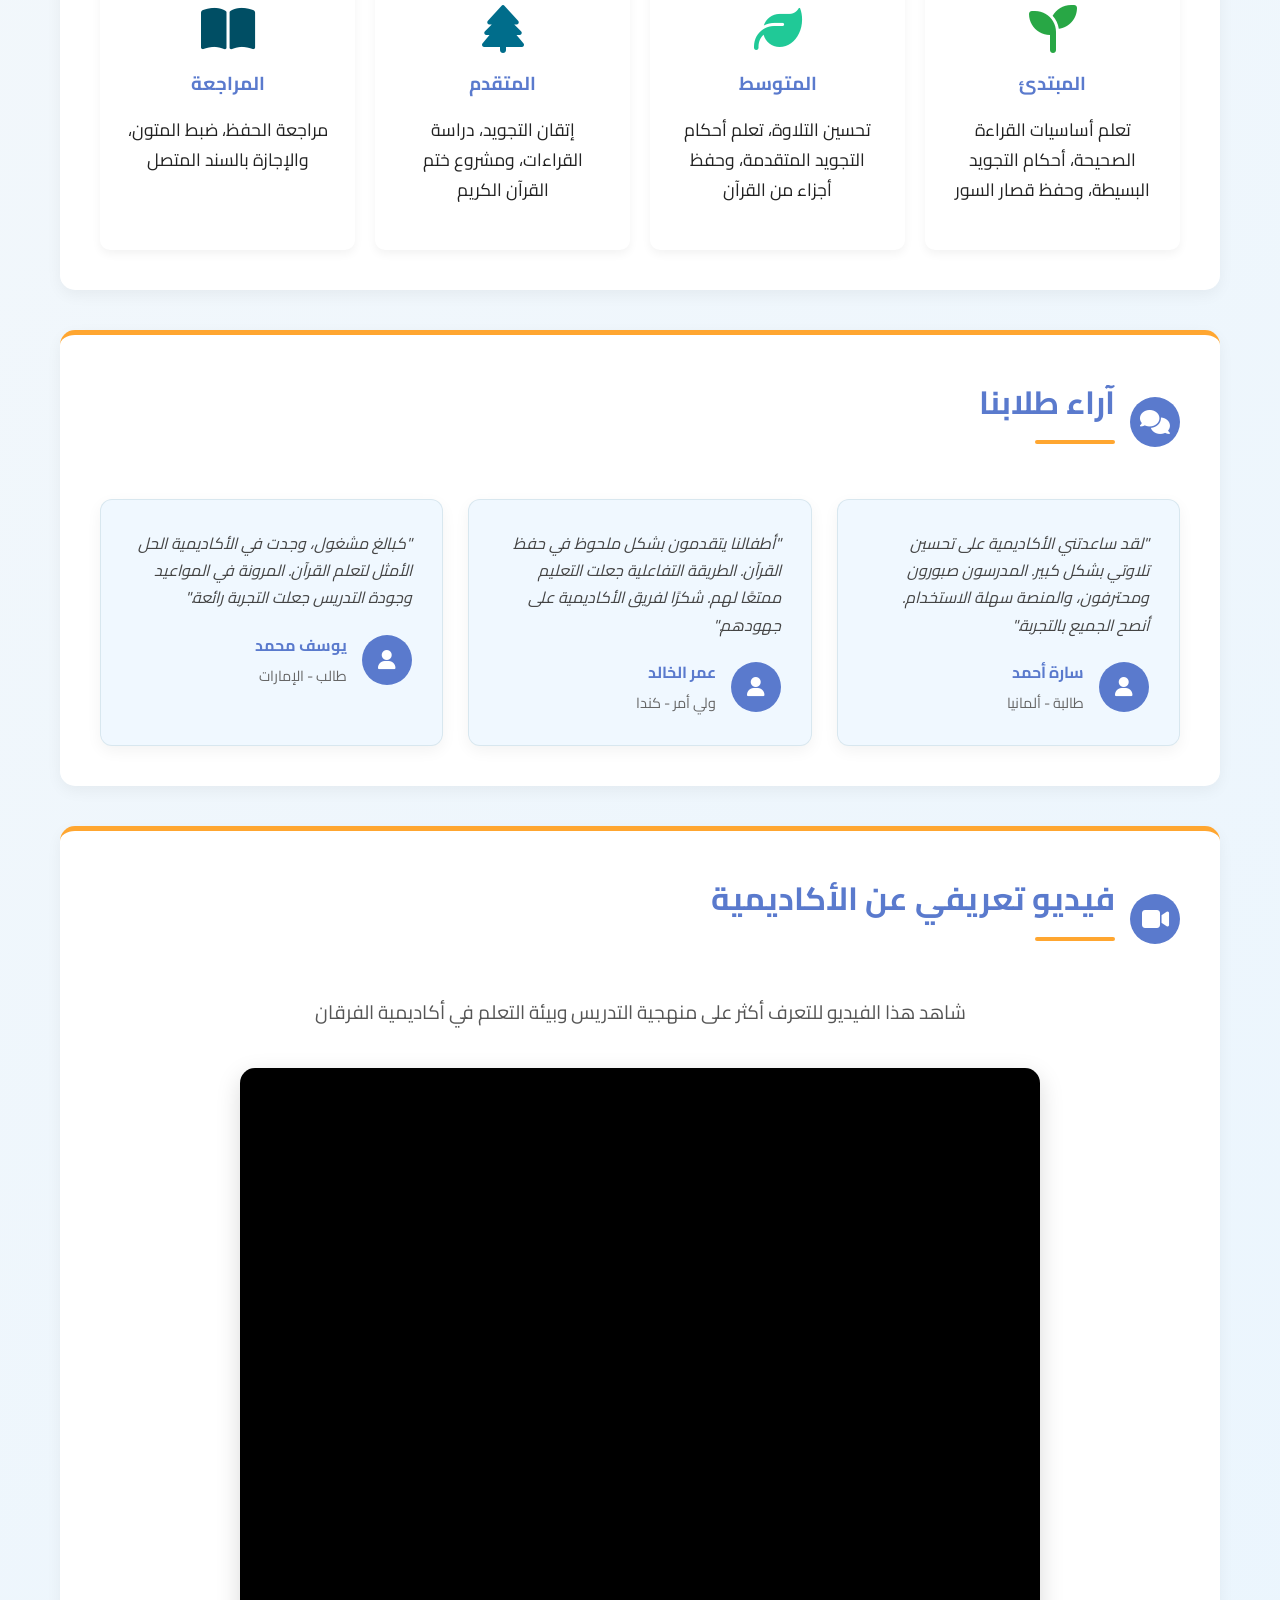
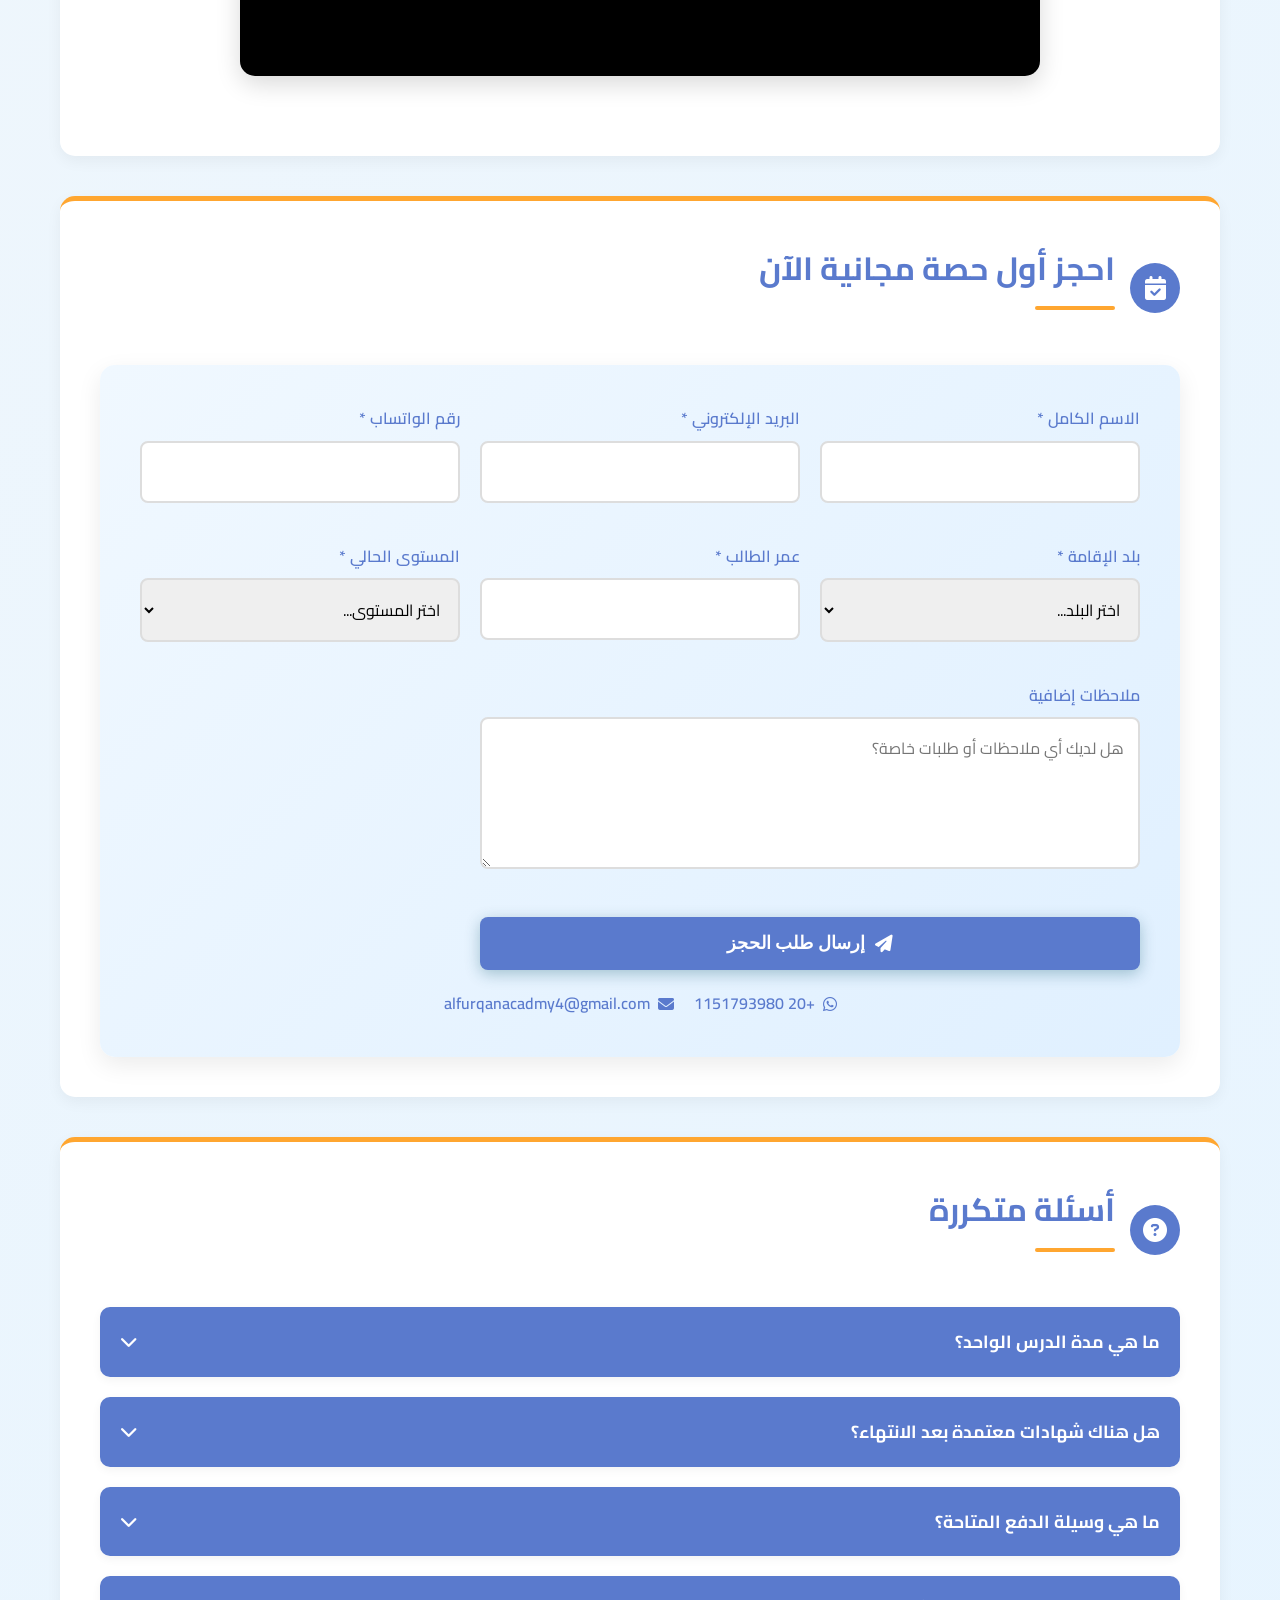
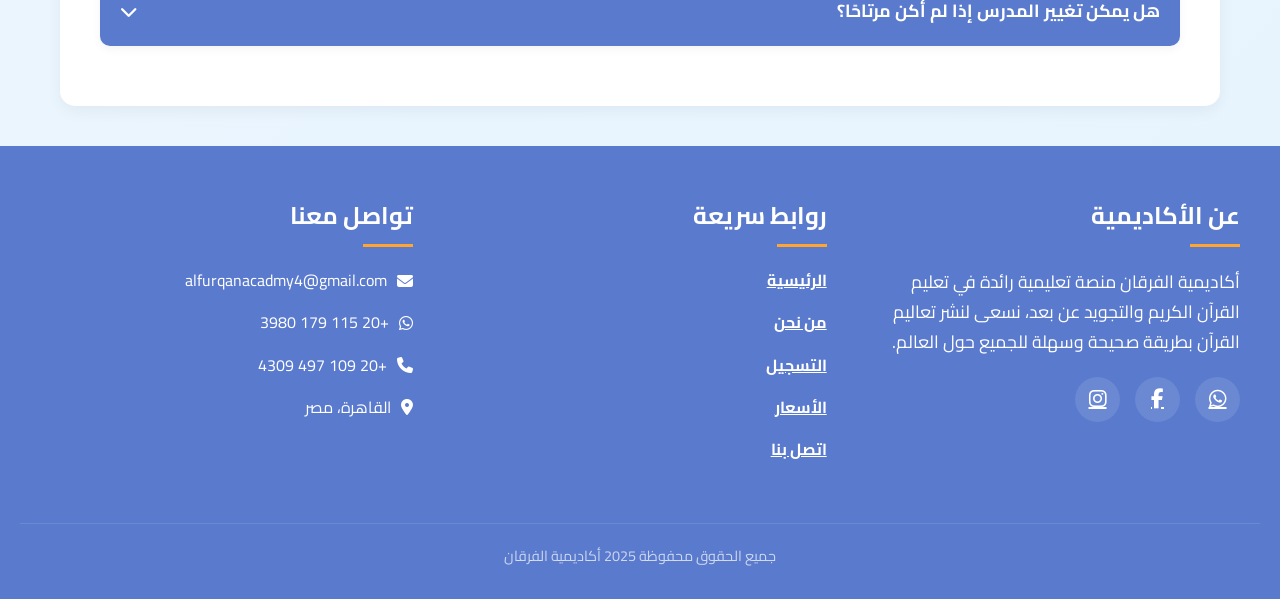
==== commit 095807f9: "Update index.html" ====
--- a/index.html
+++ b/index.html
@@ -3,7 +3,7 @@
 <head>
   <meta charset="UTF-8">
   <meta name="viewport" content="width=device-width, initial-scale=1.0">
-  <title>أكاديمية الفرقان - تعليم القرآن والتجويد أونلاين</title>
+  <title>أكاديمية الفرقان -أكاديمية قرآنية متخصصة في تحفيظ القرآن الكريم وعلومه وتعليم التجويد أونلاين</title>
   <link href="https://fonts.googleapis.com/css2?family=Cairo:wght@300;400;600;700;900&display=swap" rel="stylesheet">
   <link rel="stylesheet" href="https://cdnjs.cloudflare.com/ajax/libs/font-awesome/6.4.0/css/all.min.css">
   <link rel="icon" href="data:image/svg+xml,<svg xmlns=%22http://www.w3.org/2000/svg%22 viewBox=%220 0 100 100%22><text y=%22.9em%22 font-size=%2290%22>📖</text></svg>">
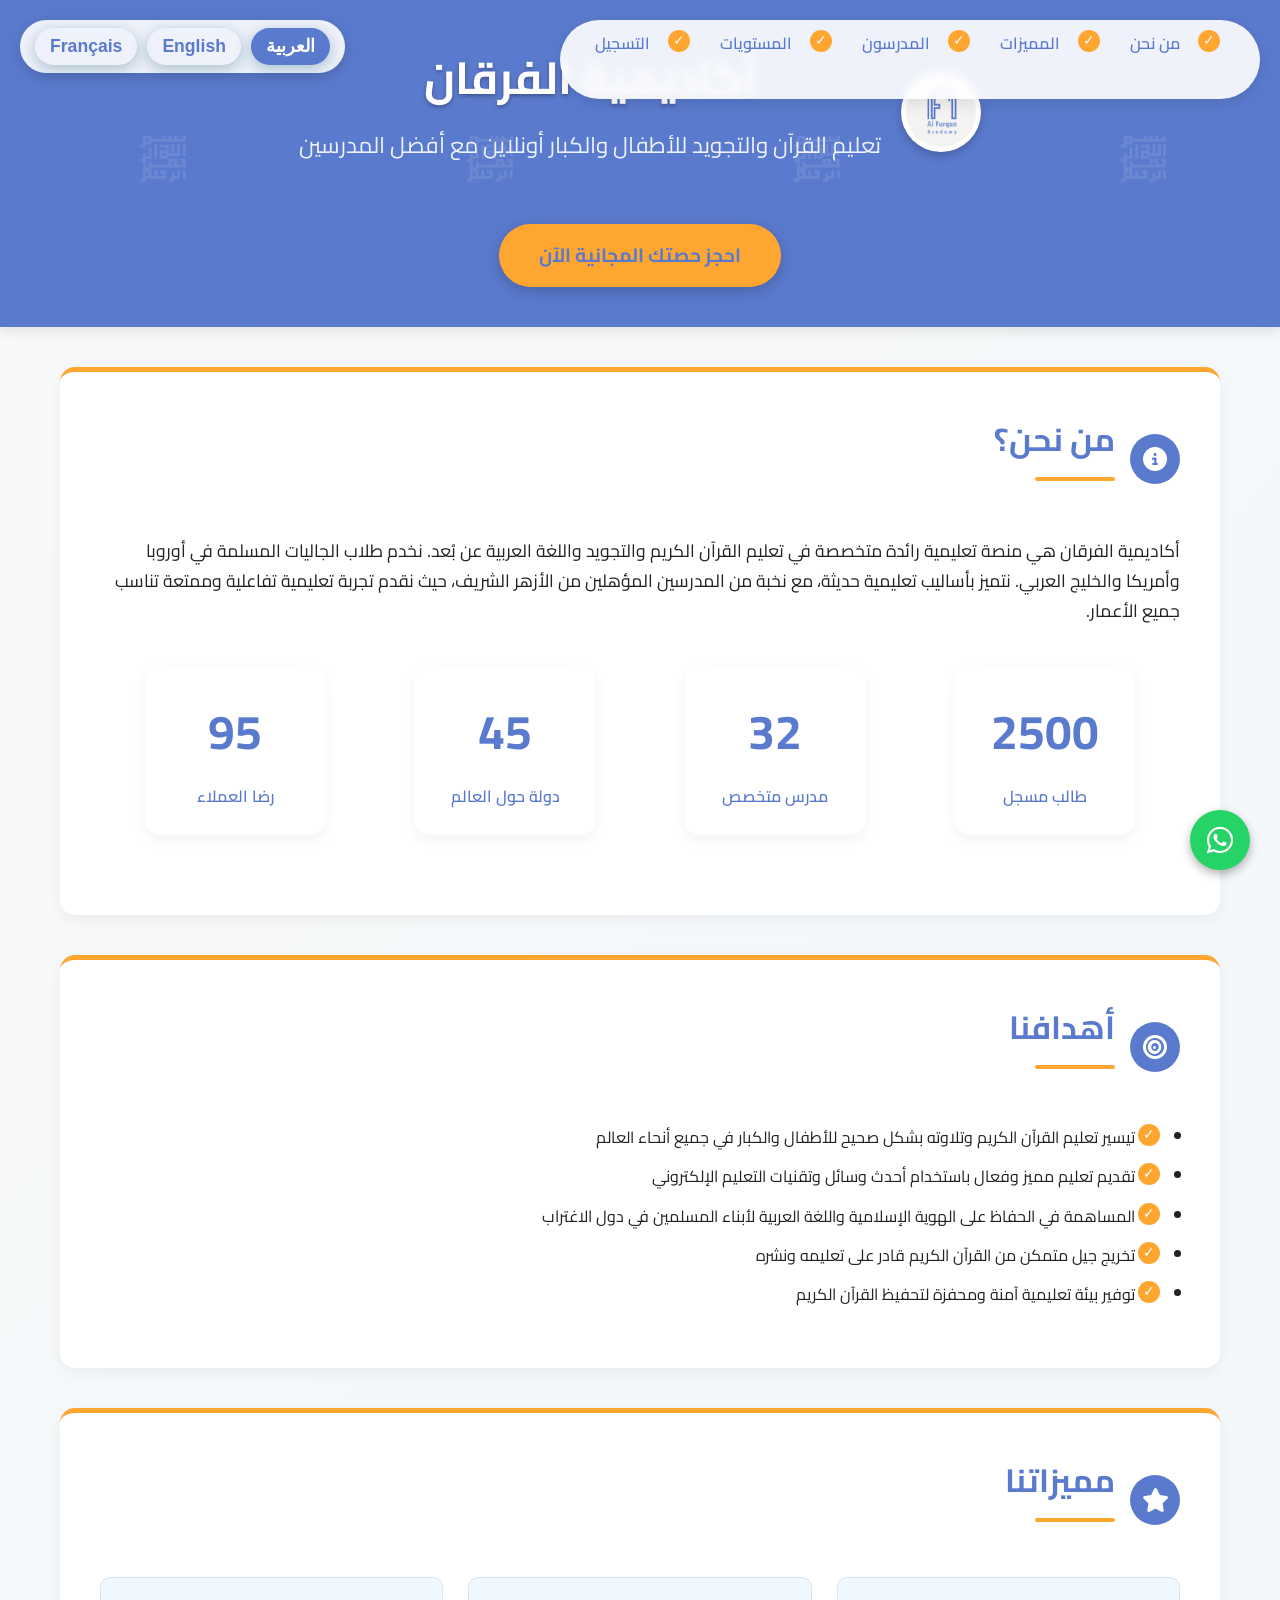
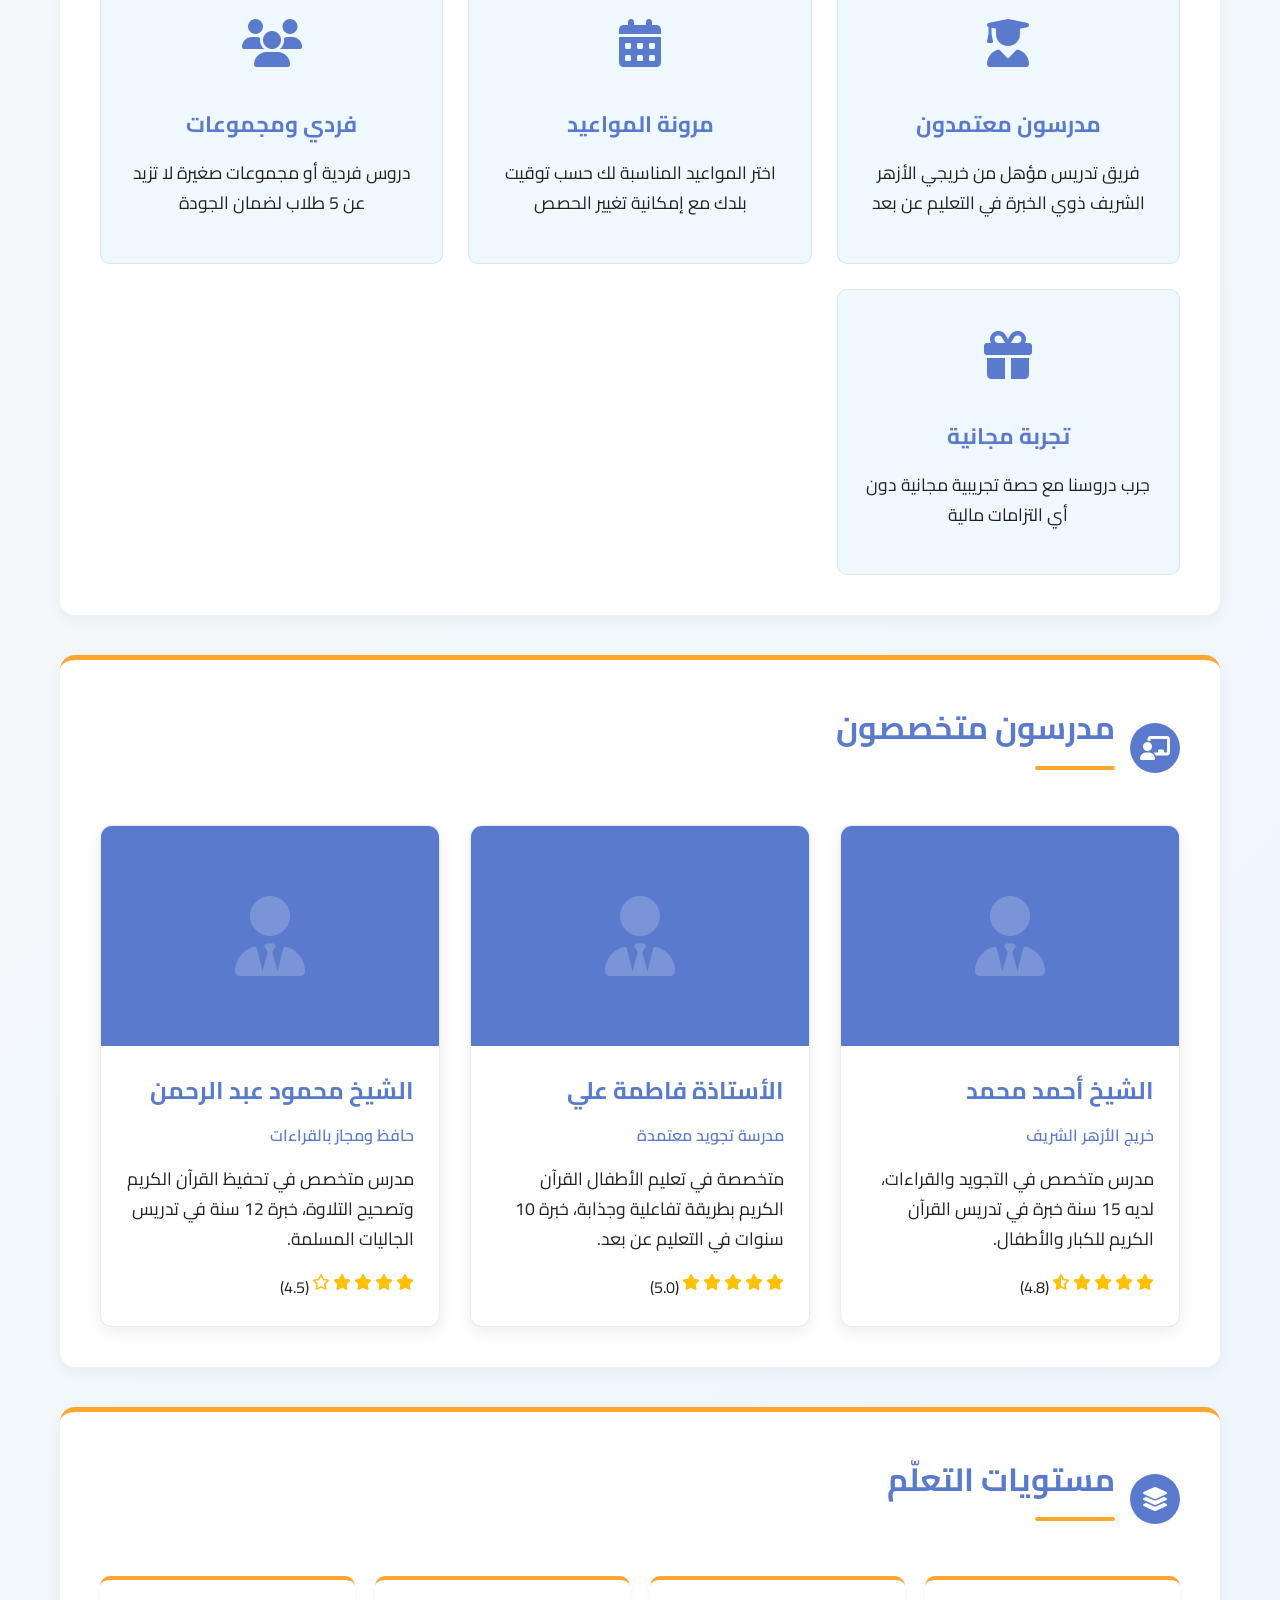
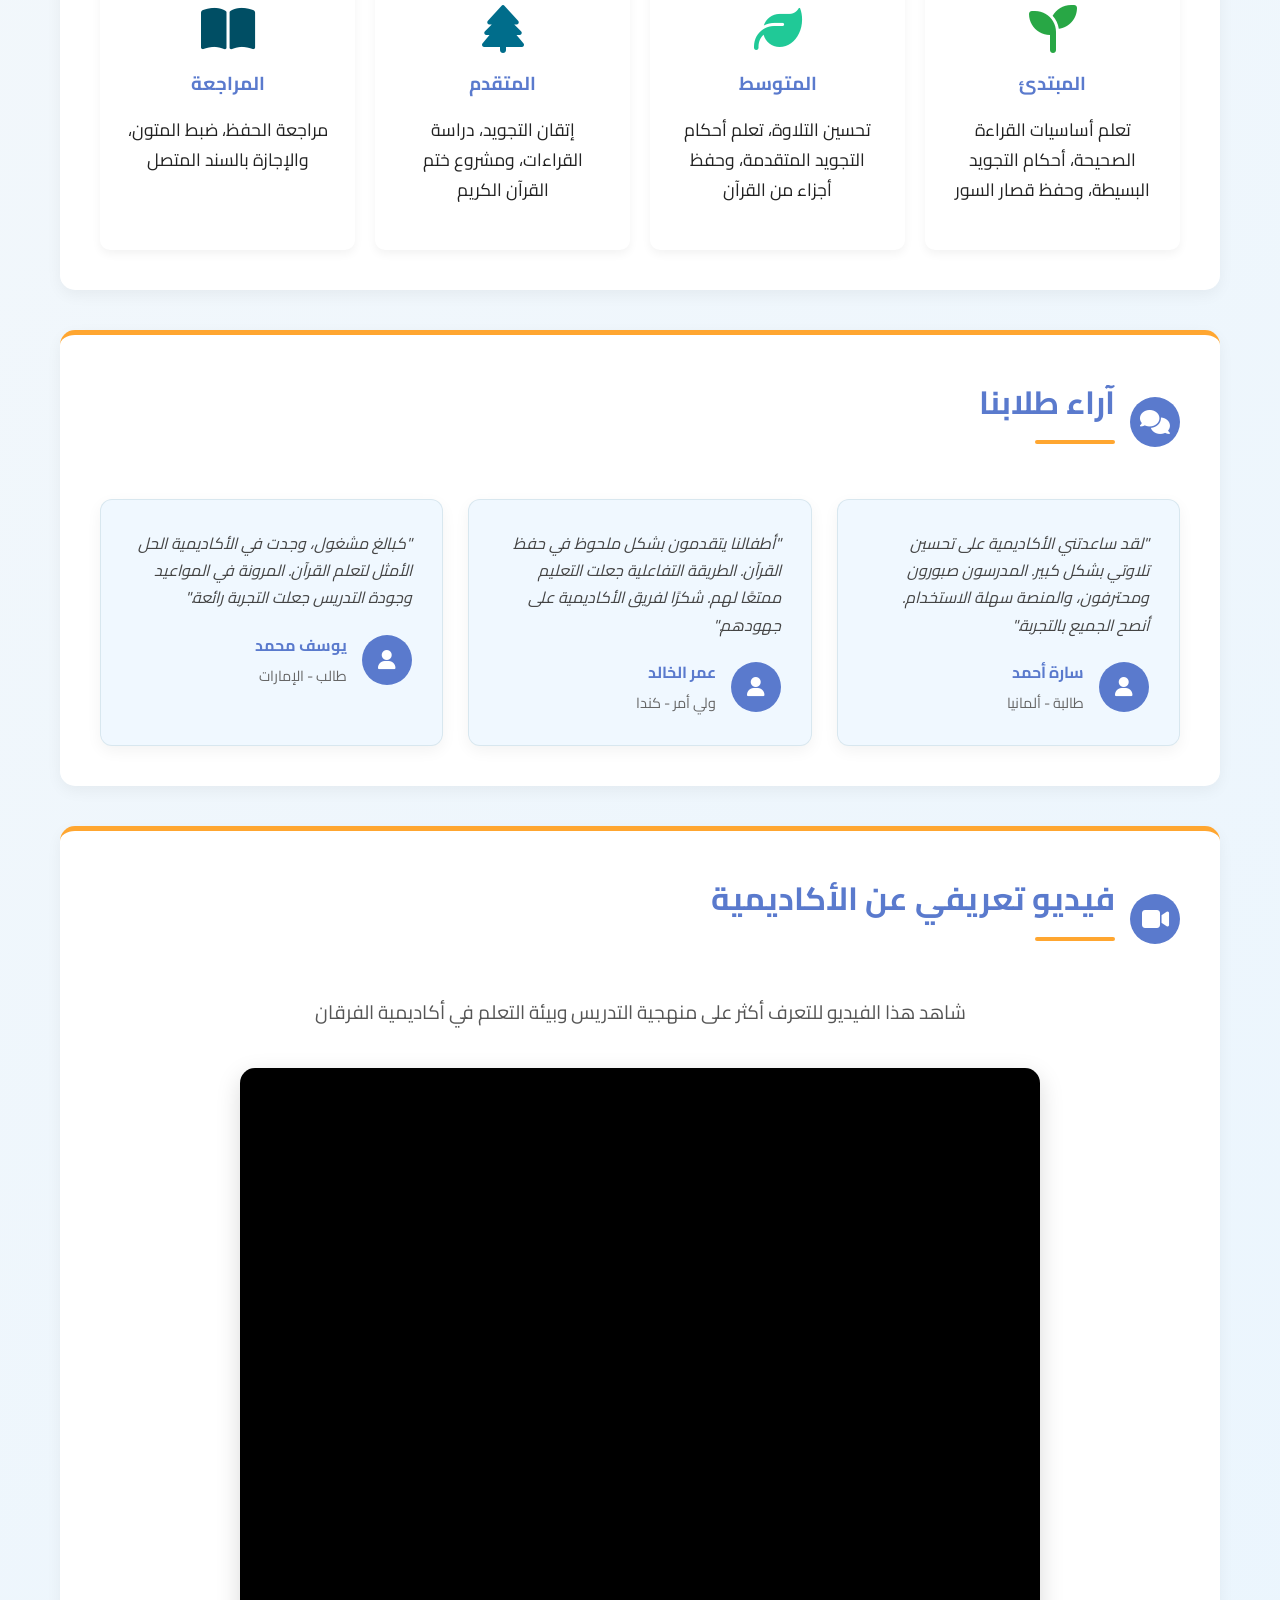
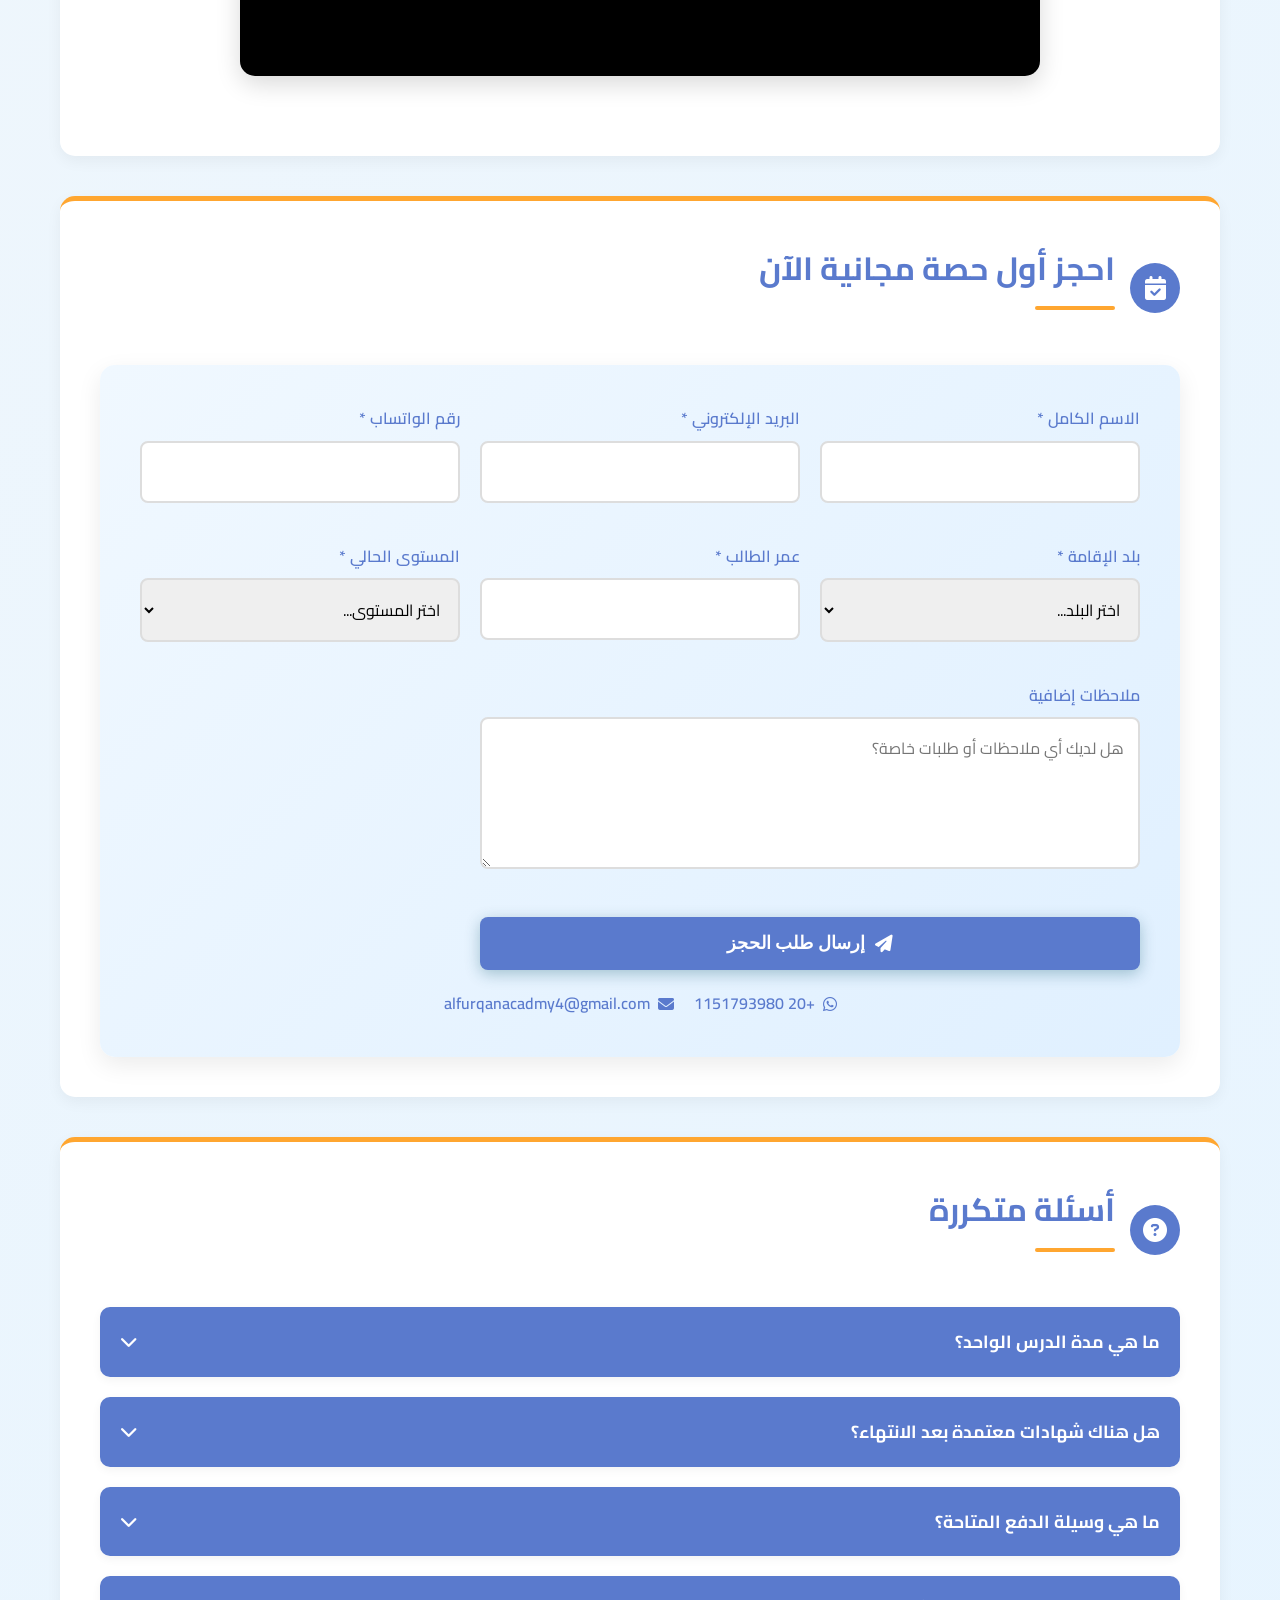
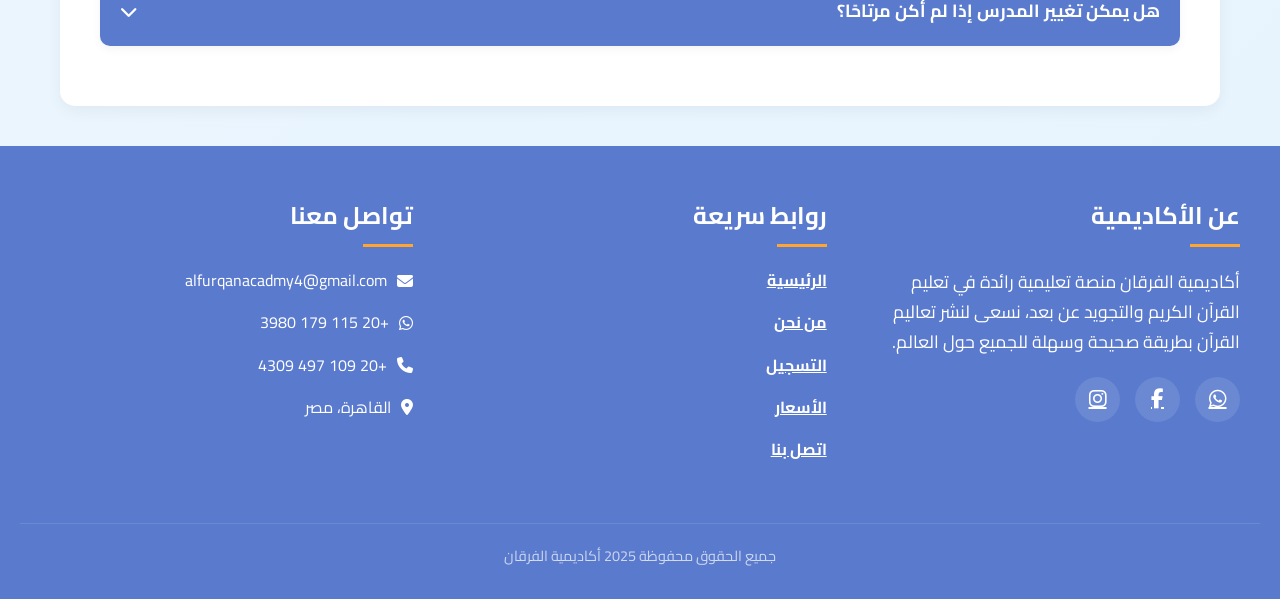
==== commit dcbf96c2: "Update index.html" ====
--- a/index.html
+++ b/index.html
@@ -4,6 +4,7 @@
   <meta charset="UTF-8">
   <meta name="viewport" content="width=device-width, initial-scale=1.0">
   <title>أكاديمية الفرقان -أكاديمية قرآنية متخصصة في تحفيظ القرآن الكريم وعلومه وتعليم التجويد أونلاين</title>
+  <link rel="icon" type="image/png" href="favicon.png">
   <link href="https://fonts.googleapis.com/css2?family=Cairo:wght@300;400;600;700;900&display=swap" rel="stylesheet">
   <link rel="stylesheet" href="https://cdnjs.cloudflare.com/ajax/libs/font-awesome/6.4.0/css/all.min.css">
   <link rel="icon" href="data:image/svg+xml,<svg xmlns=%22http://www.w3.org/2000/svg%22 viewBox=%220 0 100 100%22><text y=%22.9em%22 font-size=%2290%22>📖</text></svg>">
